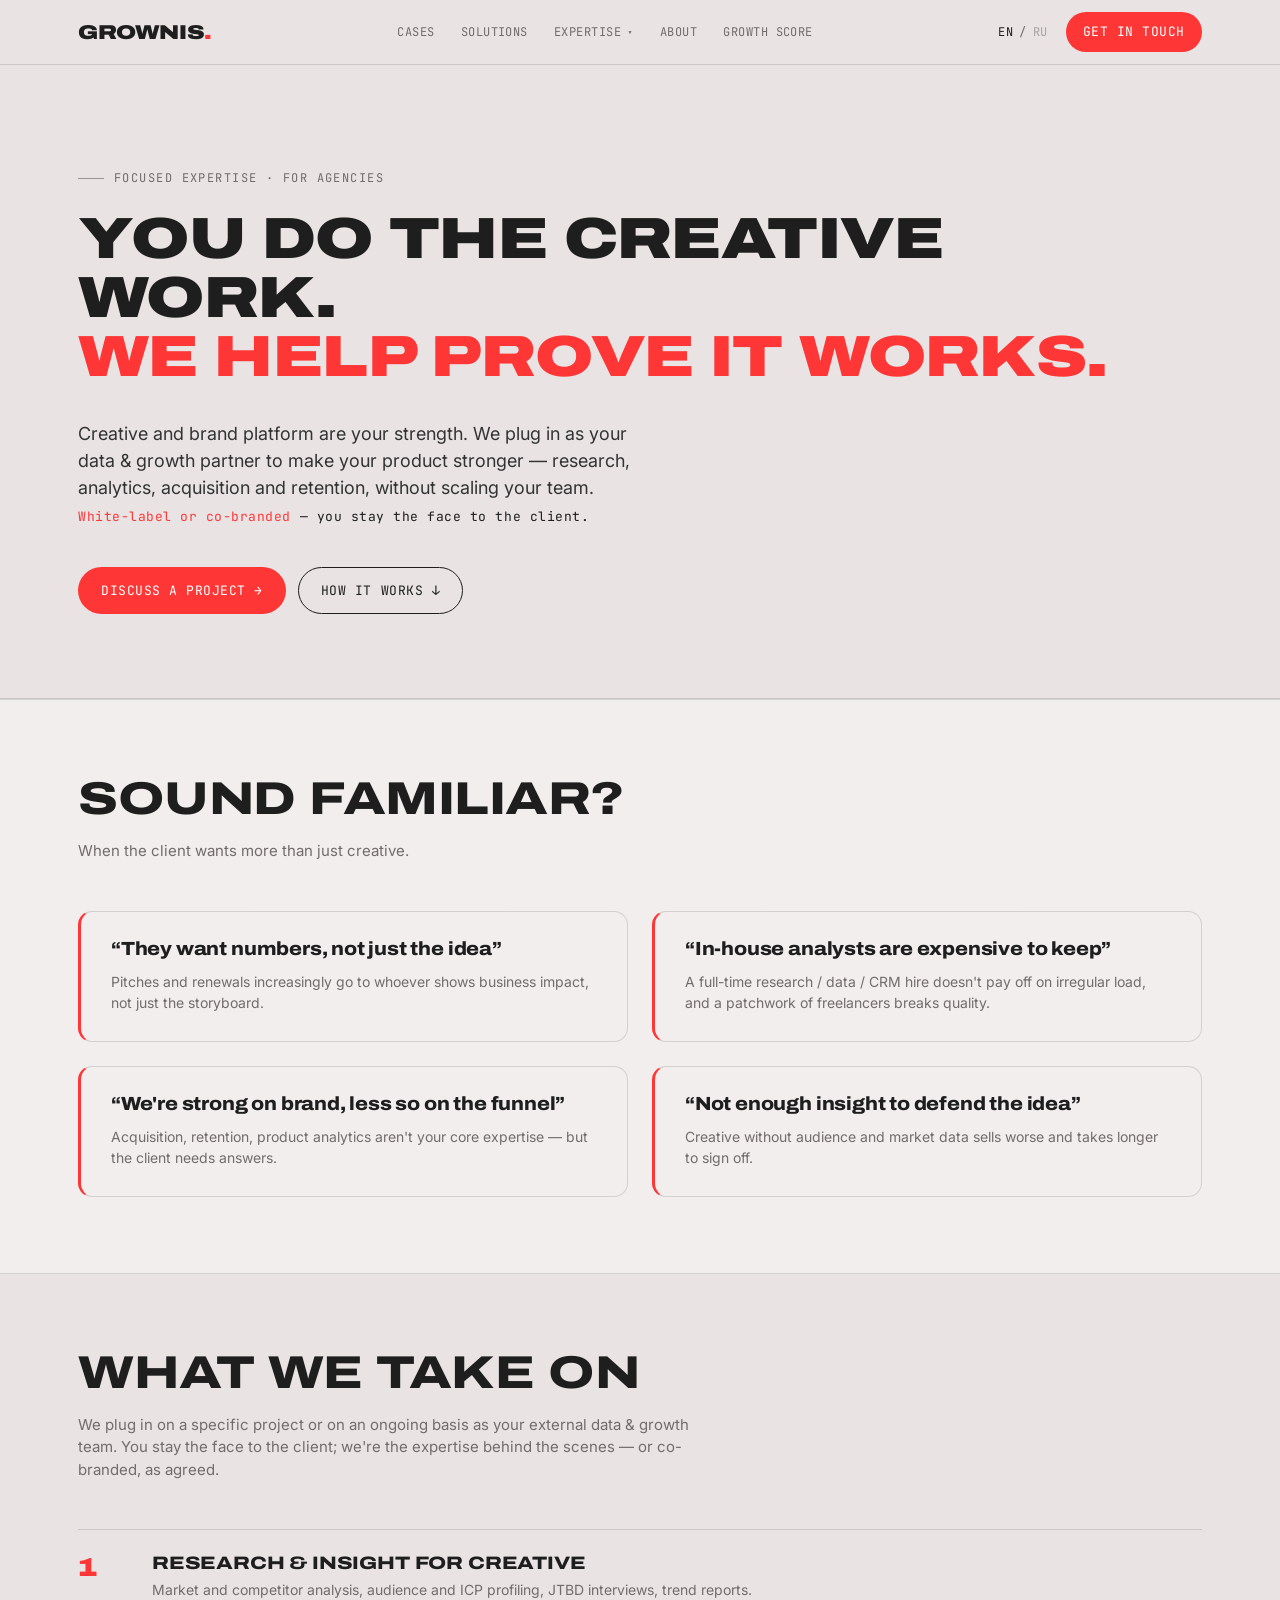
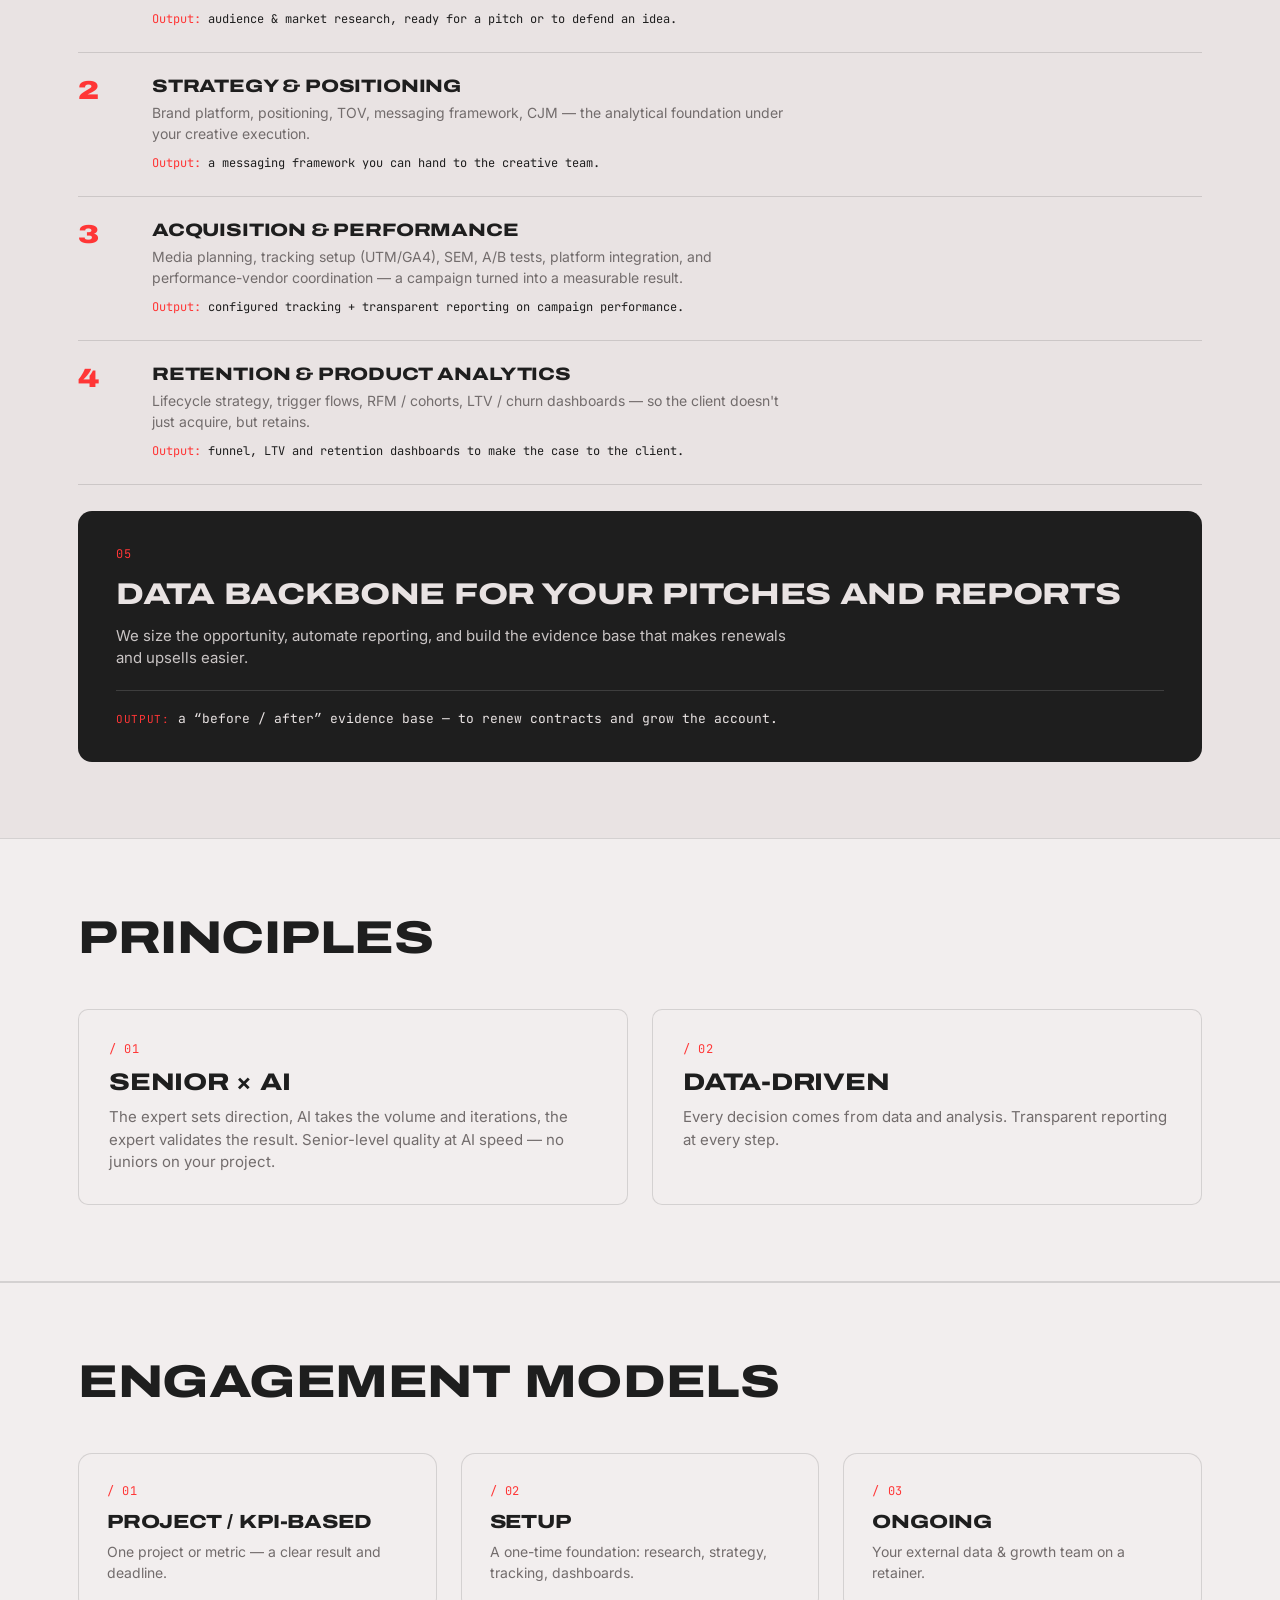
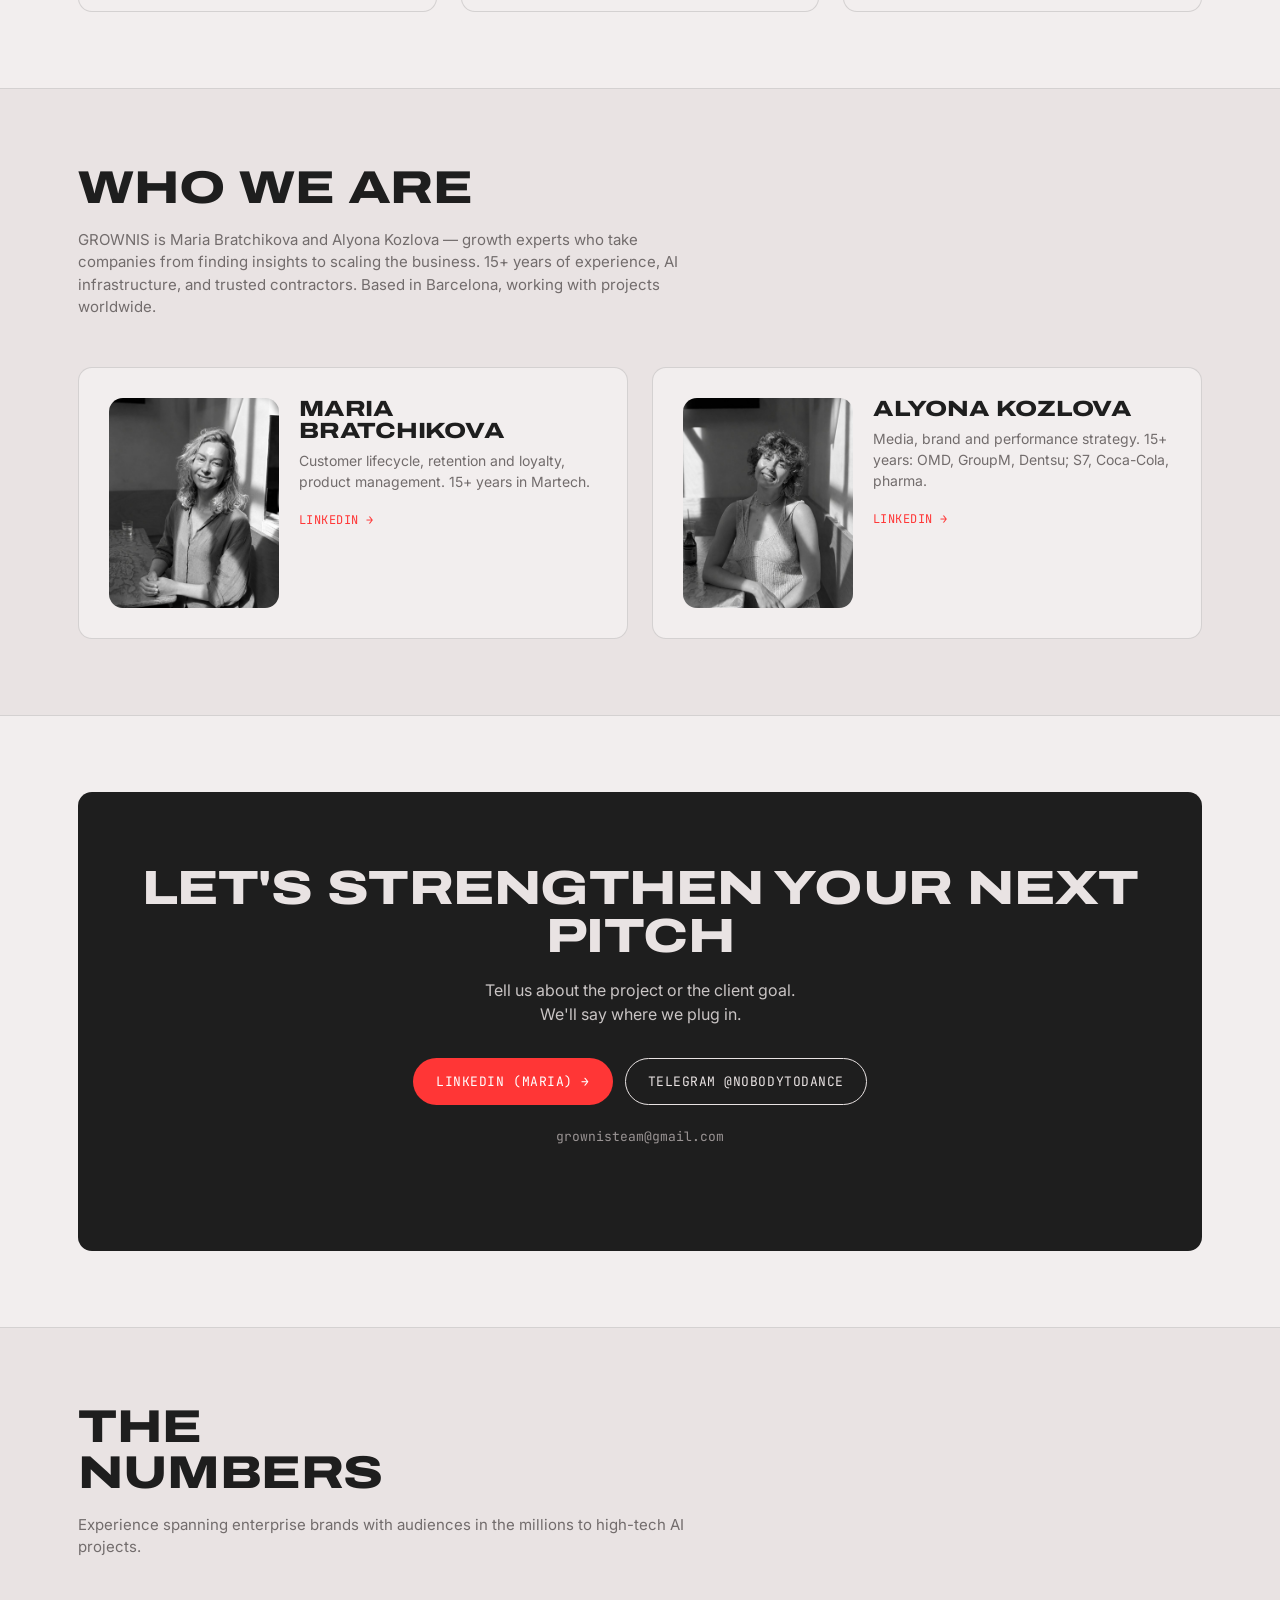
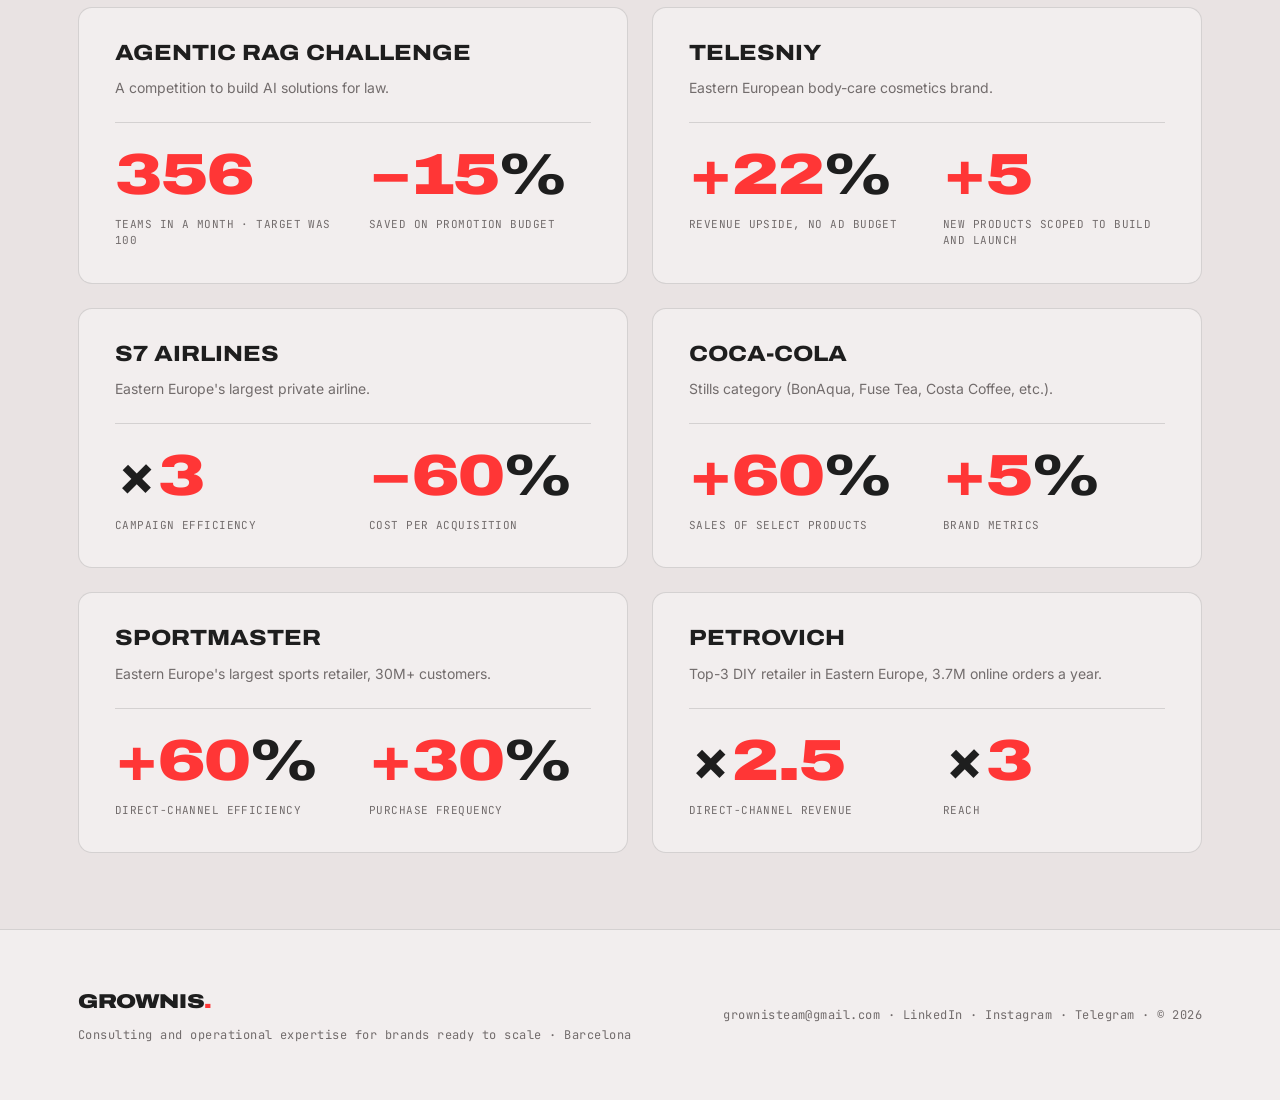
==== data-growth-agencies/index.html @ 6d560825 "Wonderfull changes as usual - agency page - new tech page - optimization - other small changes" ====
<!DOCTYPE html>
<html lang="en">
<head>
<meta charset="UTF-8">
<meta name="viewport" content="width=device-width, initial-scale=1.0">
<!-- Google Tag Manager -->
<script>(function(w,d,s,l,i){w[l]=w[l]||[];w[l].push({'gtm.start':
new Date().getTime(),event:'gtm.js'});var f=d.getElementsByTagName(s)[0],
j=d.createElement(s),dl=l!='dataLayer'?'&l='+l:'';j.async=true;j.src=
'https://www.googletagmanager.com/gtm.js?id='+i+dl;f.parentNode.insertBefore(j,f);
})(window,document,'script','dataLayer','GTM-59QNRNKP');</script>
<!-- End Google Tag Manager -->
<title>Data &amp; Growth Partner for Agencies — GROWNIS</title>
<meta name="description" content="We strengthen creative and branding agency projects with data &amp; growth expertise: research, analytics, acquisition and retention. White-label, under your brand.">
<link rel="canonical" href="https://grownis.com/data-growth-agencies/">
<link rel="alternate" hreflang="en" href="https://grownis.com/data-growth-agencies/">
<link rel="alternate" hreflang="ru" href="https://grownis.com/ru/data-growth-agencies/">
<link rel="alternate" hreflang="x-default" href="https://grownis.com/data-growth-agencies/">
<meta property="og:type" content="website">
<meta property="og:site_name" content="GROWNIS">
<meta property="og:locale" content="en_US">
<meta property="og:locale:alternate" content="ru_RU">
<meta property="og:title" content="Data & Growth Partner for Agencies — GROWNIS">
<meta property="og:description" content="We strengthen creative and branding agency projects with data & growth expertise: research, analytics, acquisition and retention. White-label, under your brand.">
<meta property="og:url" content="https://grownis.com/data-growth-agencies/">
<meta property="og:image" content="https://grownis.com/data-growth-agencies/og.png">
<meta property="og:image:width" content="1200">
<meta property="og:image:height" content="630">
<meta name="twitter:card" content="summary_large_image">
<meta name="twitter:title" content="Data & Growth Partner for Agencies — GROWNIS">
<meta name="twitter:description" content="We strengthen creative and branding agency projects with data & growth expertise: research, analytics, acquisition and retention.">
<meta name="twitter:image" content="https://grownis.com/data-growth-agencies/og.png">
<link rel="icon" href="/favicon.ico" sizes="any">
<link rel="icon" type="image/png" sizes="32x32" href="/favicon-32x32.png">
<link rel="icon" type="image/png" sizes="16x16" href="/favicon-16x16.png">
<link rel="apple-touch-icon" href="/apple-touch-icon.png">
<link rel="stylesheet" href="/grownis.css">
<script type="application/ld+json">
{
  "@context": "https://schema.org",
  "@graph": [
    {
      "@type": "Service",
      "@id": "https://grownis.com/data-growth-agencies/#service",
      "name": "Data & Growth partner for agencies",
      "serviceType": "Marketing analytics and growth partner (white-label)",
      "provider": { "@id": "https://grownis.com/#organization" },
      "areaServed": "Worldwide",
      "audience": { "@type": "Audience", "audienceType": "Creative, branding, digital and production agencies" },
      "description": "White-label or co-branded data & growth expertise for agencies: research and insight, strategy and positioning, acquisition and performance, retention and product analytics, plus a data backbone for pitches and reports."
    },
    {
      "@type": "BreadcrumbList",
      "itemListElement": [
        { "@type": "ListItem", "position": 1, "name": "Home", "item": "https://grownis.com/" },
        { "@type": "ListItem", "position": 2, "name": "Expertise", "item": "https://grownis.com/#expertise" },
        { "@type": "ListItem", "position": 3, "name": "For agencies", "item": "https://grownis.com/data-growth-agencies/" }
      ]
    },
    {
      "@type": "FAQPage",
      "mainEntity": [
        {"@type":"Question","name":"How does GROWNIS work with agencies?","acceptedAnswer":{"@type":"Answer","text":"As a white-label or co-branded data & growth partner: the agency stays the face to the client while GROWNIS provides research, analytics, acquisition and retention expertise behind the scenes."}},
        {"@type":"Question","name":"What can GROWNIS deliver for an agency pitch?","acceptedAnswer":{"@type":"Answer","text":"Audience and market research, a messaging framework, configured tracking and transparent reporting, funnel/LTV/retention dashboards, and a before/after evidence base to win renewals and upsells."}},
        {"@type":"Question","name":"Do we need to hire an in-house analyst?","acceptedAnswer":{"@type":"Answer","text":"No — GROWNIS plugs in on a project or ongoing basis as your external data & growth team, without you scaling headcount."}}
      ]
    }
  ]
}
</script>
</head>
<body>
<!-- Google Tag Manager (noscript) -->
<noscript><iframe src="https://www.googletagmanager.com/ns.html?id=GTM-59QNRNKP" height="0" width="0" style="display:none;visibility:hidden"></iframe></noscript>
<!-- End Google Tag Manager (noscript) -->

<!-- ===== NAV ===== -->
<header class="topbar">
  <div class="wrap">
    <a class="wordmark" href="/">GROWNIS<span class="dot">.</span></a>
    <nav>
      <a href="/#results">Cases</a>
      <a href="/#services">Solutions</a>
      <div class="nav-drop">
        <a class="nav-drop-t" href="/#expertise" aria-haspopup="true">Expertise <span class="caret" aria-hidden="true">▾</span></a>
        <div class="nav-drop-menu" role="menu">
          <a class="nav-soon nav-live" href="/data-growth-agencies/">For agencies</a>
          <span class="nav-soon">Marketplaces<em>coming soon</em></span>
          <a class="nav-soon nav-live" href="/tech-ai-events/">Tech events</a>
          <span class="nav-soon">CRM architecture<em>coming soon</em></span>
        </div>
      </div>
      <a href="/#about">About</a>
      <a href="/score/">Growth Score</a>
    </nav>
    <div class="topbar-right">
      <div class="lang" aria-label="Language"><span class="on">EN</span><span class="sep">/</span><a class="off" href="/ru/data-growth-agencies/">RU</a></div>
      <a class="btn btn-signal topbar-cta" href="#cta" style="padding:9px 16px">Get in touch</a>
      <a class="cta-icon" href="#cta" aria-label="Get in touch"><svg viewBox="0 0 24 24" fill="none" stroke="currentColor" stroke-width="2" stroke-linecap="round" stroke-linejoin="round" aria-hidden="true"><rect x="3" y="5" width="18" height="14" rx="2"></rect><path d="m3 7 9 6 9-6"></path></svg></a>
      <button class="burger" id="burger" aria-label="Menu" aria-expanded="false" aria-controls="mmenu"><span></span><span></span><span></span></button>
    </div>
  </div>
</header>

<!-- мобильное меню -->
<div class="mobile-menu" id="mmenu" aria-hidden="true">
  <nav>
    <a href="/#results">Cases</a>
    <a href="/#services">Solutions</a>
    <div class="mm-group">
      <a class="mm-group-t" href="/#expertise">Expertise</a>
      <a class="mm-soon" href="/data-growth-agencies/" style="color:var(--ink)">For agencies</a>
      <span class="mm-soon">Marketplaces<em>coming soon</em></span>
      <a class="mm-soon" href="/tech-ai-events/" style="color:var(--ink)">Tech events</a>
      <span class="mm-soon">CRM architecture<em>coming soon</em></span>
    </div>
    <a href="/#about">About</a>
    <a href="/score/">Growth Score</a>
  </nav>
  <div class="mm-lang"><span class="on">EN</span> / <a class="off" href="/ru/data-growth-agencies/">RU</a></div>
  <a class="btn btn-signal" href="#cta">Get in touch →</a>
</div>

<!-- ===== HERO ===== -->
<div class="hero hero-sub" id="top">
  <div class="wrap">
    <div class="eyebrow">Focused expertise · For agencies</div>
    <h1>You do the creative work.<br><span class="accent">We help prove it works.</span></h1>
    <p class="lede">Creative and brand platform are your strength. We plug in as your data &amp; growth partner to make your product stronger — research, analytics, acquisition and retention, without scaling your team.</p>
    <p class="wl-line"><b>White-label or co-branded</b> — you stay the face to the client.</p>
    <div class="hero-cta">
      <a class="btn btn-signal" href="#cta">Discuss a project →</a>
      <a class="btn btn-ghost" href="#services">How it works ↓</a>
    </div>
  </div>
</div>

<!-- ===== SOUND FAMILIAR? (pains) ===== -->
<section class="section-card">
  <div class="wrap">
    <div class="sec-head">
      <h2>Sound familiar?</h2>
      <p>When the client wants more than just creative.</p>
    </div>
    <div class="pain-grid accent-line">
      <div class="pain"><h3>“They want numbers, not just the idea”</h3><p>Pitches and renewals increasingly go to whoever shows business impact, not just the storyboard.</p></div>
      <div class="pain"><h3>“In-house analysts are expensive to keep”</h3><p>A full-time research / data / CRM hire doesn't pay off on irregular load, and a patchwork of freelancers breaks quality.</p></div>
      <div class="pain"><h3>“We're strong on brand, less so on the funnel”</h3><p>Acquisition, retention, product analytics aren't your core expertise — but the client needs answers.</p></div>
      <div class="pain"><h3>“Not enough insight to defend the idea”</h3><p>Creative without audience and market data sells worse and takes longer to sign off.</p></div>
    </div>
  </div>
</section>

<!-- ===== WHAT WE TAKE ON (services + capstone) ===== -->
<section id="services">
  <div class="wrap">
    <div class="sec-head">
      <h2>What we take on</h2>
      <p>We plug in on a specific project or on an ongoing basis as your external data &amp; growth team. You stay the face to the client; we're the expertise behind the scenes — or co-branded, as agreed.</p>
    </div>
    <div class="svc-flow">
      <div class="row"><div class="num">1</div><div><h3>Research &amp; insight for creative</h3><p>Market and competitor analysis, audience and ICP profiling, JTBD interviews, trend reports.</p><div class="out"><b>Output:</b> audience &amp; market research, ready for a pitch or to defend an idea.</div></div></div>
      <div class="row"><div class="num">2</div><div><h3>Strategy &amp; positioning</h3><p>Brand platform, positioning, TOV, messaging framework, CJM — the analytical foundation under your creative execution.</p><div class="out"><b>Output:</b> a messaging framework you can hand to the creative team.</div></div></div>
      <div class="row"><div class="num">3</div><div><h3>Acquisition &amp; performance</h3><p>Media planning, tracking setup (UTM/GA4), SEM, A/B tests, platform integration, and performance-vendor coordination — a campaign turned into a measurable result.</p><div class="out"><b>Output:</b> configured tracking + transparent reporting on campaign performance.</div></div></div>
      <div class="row"><div class="num">4</div><div><h3>Retention &amp; product analytics</h3><p>Lifecycle strategy, trigger flows, RFM / cohorts, LTV / churn dashboards — so the client doesn't just acquire, but retains.</p><div class="out"><b>Output:</b> funnel, LTV and retention dashboards to make the case to the client.</div></div></div>
    </div>

    <div class="capstone">
      <div class="ey">05</div>
      <h3>Data backbone for your pitches and reports</h3>
      <p>We size the opportunity, automate reporting, and build the evidence base that makes renewals and upsells easier.</p>
      <div class="out"><b>Output:</b>a “before / after” evidence base — to renew contracts and grow the account.</div>
    </div>
  </div>
</section>

<!-- ===== PRINCIPLES ===== -->
<section id="how" class="section-card">
  <div class="wrap">
    <div class="sec-head"><h2>Principles</h2></div>
    <div class="principles">
      <div class="principle"><div class="k">/ 01</div><h3>Senior × AI</h3><p>The expert sets direction, AI takes the volume and iterations, the expert validates the result. Senior-level quality at AI speed — no juniors on your project.</p></div>
      <div class="principle"><div class="k">/ 02</div><h3>Data-driven</h3><p>Every decision comes from data and analysis. Transparent reporting at every step.</p></div>
    </div>
  </div>
</section>

<!-- ===== ENGAGEMENT MODELS ===== -->
<section class="section-card">
  <div class="wrap">
    <div class="sec-head"><h2>Engagement models</h2></div>
    <div class="grid-3">
      <div class="fcard"><div class="n">/ 01</div><h3>Project / KPI-based</h3><p>One project or metric — a clear result and deadline.</p></div>
      <div class="fcard"><div class="n">/ 02</div><h3>Setup</h3><p>A one-time foundation: research, strategy, tracking, dashboards.</p></div>
      <div class="fcard"><div class="n">/ 03</div><h3>Ongoing</h3><p>Your external data &amp; growth team on a retainer.</p></div>
    </div>
  </div>
</section>

<!-- ===== WHO WE ARE ===== -->
<section id="about">
  <div class="wrap">
    <div class="sec-head">
      <h2>Who we are</h2>
      <p>GROWNIS is Maria Bratchikova and Alyona Kozlova — growth experts who take companies from finding insights to scaling the business. 15+ years of experience, AI infrastructure, and trusted contractors. Based in Barcelona, working with projects worldwide.</p>
    </div>
    <div class="team">
      <div class="member">
        <div class="ava" style="background-image:url('/maria.jpg')"></div>
        <div>
          <h3>Maria Bratchikova</h3>
          <div class="role">Customer lifecycle, retention and loyalty, product management. 15+ years in Martech.</div>
          <a href="https://www.linkedin.com/in/maria-bratchikova/" target="_blank" rel="noopener">LinkedIn →</a>
        </div>
      </div>
      <div class="member">
        <div class="ava" style="background-image:url('/alena.jpg')"></div>
        <div>
          <h3>Alyona Kozlova</h3>
          <div class="role">Media, brand and performance strategy. 15+ years: OMD, GroupM, Dentsu; S7, Coca-Cola, pharma.</div>
          <a href="https://www.linkedin.com/in/alyona-kozlova-4a8a1a46/" target="_blank" rel="noopener">LinkedIn →</a>
        </div>
      </div>
    </div>
  </div>
</section>

<!-- ===== CTA / CONTACT ===== -->
<section id="cta" class="section-card">
  <div class="wrap">
    <div class="cta">
      <h2>Let's strengthen your next pitch</h2>
      <p>Tell us about the project or the client goal.<br>We'll say where we plug in.</p>
      <div class="btn-row">
        <a class="btn btn-signal" href="https://www.linkedin.com/in/maria-bratchikova/" target="_blank" rel="noopener">LinkedIn (Maria) →</a>
        <a class="btn btn-ghost" href="https://t.me/nobodytodance" target="_blank" rel="noopener">Telegram @nobodytodance</a>
      </div>
      <p style="margin-top:22px;font-family:var(--font-mono);font-size:13px;color:#9A9494">grownisteam@gmail.com</p>
    </div>
  </div>
</section>

<!-- ===== THE NUMBERS (как на главной) — последним ===== -->
<section id="results">
  <div class="wrap">
    <div class="sec-head">
      <h2>The<br>numbers</h2>
      <p>Experience spanning enterprise brands with audiences in the millions to high-tech AI projects.</p>
    </div>
    <div class="case-grid">
      <div class="case">
        <div class="case-top"><div class="case-co">Agentic RAG Challenge</div></div>
        <div class="case-who">A competition to build AI solutions for law.</div>
        <div class="case-metrics">
          <div class="metric"><div class="big">356</div><div class="cap">Teams in a month · target was 100</div></div>
          <div class="metric"><div class="big">−15<span class="u">%</span></div><div class="cap">Saved on promotion budget</div></div>
        </div>
      </div>
      <div class="case">
        <div class="case-top"><div class="case-co">Telesniy</div></div>
        <div class="case-who">Eastern European body-care cosmetics brand.</div>
        <div class="case-metrics">
          <div class="metric"><div class="big">+22<span class="u">%</span></div><div class="cap">Revenue upside, no ad budget</div></div>
          <div class="metric"><div class="big">+5</div><div class="cap">New products scoped to build and launch</div></div>
        </div>
      </div>
      <div class="case">
        <div class="case-top"><div class="case-co">S7 Airlines</div></div>
        <div class="case-who">Eastern Europe's largest private airline.</div>
        <div class="case-metrics">
          <div class="metric"><div class="big"><span class="u">×</span>3</div><div class="cap">Campaign efficiency</div></div>
          <div class="metric"><div class="big">−60<span class="u">%</span></div><div class="cap">Cost per acquisition</div></div>
        </div>
      </div>
      <div class="case">
        <div class="case-top"><div class="case-co">Coca-Cola</div></div>
        <div class="case-who">Stills category (BonAqua, Fuse Tea, Costa Coffee, etc.).</div>
        <div class="case-metrics">
          <div class="metric"><div class="big">+60<span class="u">%</span></div><div class="cap">Sales of select products</div></div>
          <div class="metric"><div class="big">+5<span class="u">%</span></div><div class="cap">Brand metrics</div></div>
        </div>
      </div>
      <div class="case">
        <div class="case-top"><div class="case-co">Sportmaster</div></div>
        <div class="case-who">Eastern Europe's largest sports retailer, 30M+ customers.</div>
        <div class="case-metrics">
          <div class="metric"><div class="big">+60<span class="u">%</span></div><div class="cap">Direct-channel efficiency</div></div>
          <div class="metric"><div class="big">+30<span class="u">%</span></div><div class="cap">Purchase frequency</div></div>
        </div>
      </div>
      <div class="case">
        <div class="case-top"><div class="case-co">Petrovich</div></div>
        <div class="case-who">Top-3 DIY retailer in Eastern Europe, 3.7M online orders a year.</div>
        <div class="case-metrics">
          <div class="metric"><div class="big"><span class="u">×</span>2.5</div><div class="cap">Direct-channel revenue</div></div>
          <div class="metric"><div class="big"><span class="u">×</span>3</div><div class="cap">Reach</div></div>
        </div>
      </div>
    </div>
  </div>
</section>

<!-- ===== FOOTER ===== -->
<footer class="foot">
  <div class="wrap">
    <div>
      <span class="wordmark">GROWNIS<span class="dot">.</span></span>
      <p style="margin-top:10px">Consulting and operational expertise for brands ready to scale · Barcelona</p>
    </div>
    <p>grownisteam@gmail.com · <a href="https://www.linkedin.com/company/grownis/" target="_blank" rel="noopener">LinkedIn</a> · <a href="https://www.instagram.com/grownis.agency" target="_blank" rel="noopener">Instagram</a> · <a href="https://t.me/nobodytodance" target="_blank" rel="noopener">Telegram</a> · © 2026</p>
  </div>
</footer>

<script>
(function(){
  var b=document.getElementById('burger'), m=document.getElementById('mmenu');
  if(!b||!m) return;
  function set(open){
    b.classList.toggle('open',open);
    m.classList.toggle('open',open);
    b.setAttribute('aria-expanded',open);
    m.setAttribute('aria-hidden',!open);
    document.body.style.overflow=open?'hidden':'';
  }
  b.addEventListener('click',function(){set(!m.classList.contains('open'));});
  m.querySelectorAll('a').forEach(function(a){a.addEventListener('click',function(){set(false);});});
})();
</script>
</body>
</html>
---- grownis.css ----
/* ============================================================
   GROWNIS — DESIGN SYSTEM  ·  grownis.css  ·  v1.0 (Red / Cream)
   Один источник стилей для всех лендингов и презентаций.
   Подключение:  <link rel="stylesheet" href="grownis.css">
   Шрифты тянутся автоматически (@import ниже).
   Менять цвет/шрифт бренда — только здесь, в :root.
   ============================================================ */
@import url('https://fonts.googleapis.com/css2?family=Archivo:wdth,wght@62..125,100..900&family=Inter:wght@400;500;600&family=JetBrains+Mono:wght@400;700&display=swap');

:root{
  /* — Colour — */
  --ink:        #1E1E1E;   /* заголовки, текст на светлом */
  --ink-soft:   #2A2A2A;   /* мягкий чёрный, тёмные карточки/секции */
  --black:      #000000;   /* максимальный контраст */
  --body:       #333333;   /* основной текст */
  --paper:      #E9E3E3;   /* тёплый серо-кремовый, основной фон */
  --paper-card: #F2EEEE;   /* светлее фона, карточки/секции */
  --paper-pure: #FFFFFF;   /* поля ввода */
  --accent:     #FF3636;   /* Signal Red — единственный акцент */
  --slate:      #726C6C;   /* приглушённый текст, подписи */
  --line:       rgba(30,30,30,.14);    /* границы на светлом */
  --line-dark:  rgba(255,255,255,.14); /* границы на тёмном */

  /* — Type — */
  --font-display: "Archivo", system-ui, sans-serif; /* ↔ Titling Gothic FB Wide */
  --font-body:    "Inter", system-ui, sans-serif;   /* ↔ Tablet Gothic */
  --font-mono:    "JetBrains Mono", ui-monospace, monospace;

  /* — Scale / rhythm — */
  --maxw: 1180px;
  --section-y: 76px;
  --gap: 24px;
  --radius: 14px;
  --radius-sm: 8px;
}

/* ===== BASE ===== */
*{box-sizing:border-box;margin:0;padding:0}
html{scroll-behavior:smooth}
body{font-family:var(--font-body);background:var(--paper);color:var(--body);-webkit-font-smoothing:antialiased;line-height:1.5}
a{color:inherit}
h1,h2,h3,h4{font-family:var(--font-display);font-weight:800;font-stretch:125%;letter-spacing:-.01em;line-height:1.0;color:var(--ink)}

/* ===== LAYOUT ===== */
.wrap{max-width:var(--maxw);margin:0 auto;padding:0 28px}
section{padding:var(--section-y) 0}
section.wrap{padding-top:var(--section-y);padding-bottom:var(--section-y)} /* если .wrap прямо на <section> */
.section-card{background:var(--paper-card);border-top:1px solid var(--line);border-bottom:1px solid var(--line)}
.section-dark{background:var(--ink);color:var(--paper)}
.section-dark h1,.section-dark h2,.section-dark h3,.section-dark h4{color:var(--paper)}

/* утилиты */
.center{text-align:center}
.center .sec-head,.center .eyebrow{justify-content:center}
.muted{color:var(--slate)}
.grid-2{display:grid;grid-template-columns:repeat(2,1fr);gap:var(--gap)}
.grid-3{display:grid;grid-template-columns:repeat(3,1fr);gap:var(--gap)}
.grid-4{display:grid;grid-template-columns:repeat(4,1fr);gap:var(--gap)}
@media(max-width:860px){.grid-3,.grid-4{grid-template-columns:repeat(2,1fr)}}
@media(max-width:600px){.grid-2,.grid-3,.grid-4{grid-template-columns:1fr}}

/* ===== EYEBROW / SECTION HEAD ===== */
.eyebrow{font-family:var(--font-mono);font-size:12px;letter-spacing:.12em;text-transform:uppercase;color:var(--slate);display:flex;align-items:center;gap:10px;margin-bottom:28px}
.eyebrow::before{content:"";width:26px;height:1px;background:var(--ink);opacity:.4}
.section-dark .eyebrow{color:#9A9494}
.section-dark .eyebrow::before{background:var(--paper)}
/* заголовок + серый текст всегда в столбик (текст под заголовком) */
.sec-head{margin-bottom:48px}
.sec-head h2{font-size:clamp(30px,4vw,46px);text-transform:uppercase}
.sec-head p{max-width:620px;color:var(--slate);font-size:15px;margin-top:18px}

/* ===== TOP BAR ===== */
.topbar{position:sticky;top:0;z-index:50;background:rgba(233,227,227,.82);backdrop-filter:blur(12px);border-bottom:1px solid var(--line)}
.topbar .wrap{display:flex;align-items:center;justify-content:space-between;height:64px}
.topbar nav{display:flex;gap:26px;font-family:var(--font-mono);font-size:12px;letter-spacing:.04em;text-transform:uppercase}
.topbar nav a{color:var(--slate);text-decoration:none;transition:color .2s}
.topbar nav a:hover{color:var(--ink)}
/* бургер + мобильное меню */
.burger{display:none;flex-direction:column;justify-content:center;gap:5px;width:40px;height:40px;padding:8px;border:none;background:transparent;cursor:pointer}
.burger span{display:block;width:22px;height:2px;background:var(--ink);transition:.25s}
.burger.open span:nth-child(1){transform:translateY(7px) rotate(45deg)}
.burger.open span:nth-child(2){opacity:0}
.burger.open span:nth-child(3){transform:translateY(-7px) rotate(-45deg)}
.mobile-menu{position:fixed;top:64px;left:0;right:0;bottom:0;z-index:40;background:var(--paper);display:flex;flex-direction:column;justify-content:flex-start;gap:6px;padding:44px 28px 32px;overflow-y:auto;opacity:0;visibility:hidden;transform:translateY(-8px);transition:opacity .25s,transform .25s,visibility .25s}
.mobile-menu.open{opacity:1;visibility:visible;transform:translateY(0)}
.mobile-menu nav{display:flex;flex-direction:column;gap:2px}
.mobile-menu nav a{font-family:var(--font-display);font-weight:800;font-stretch:115%;font-size:clamp(28px,9vw,40px);text-transform:uppercase;letter-spacing:-.01em;color:var(--ink);text-decoration:none;padding:8px 0}
.mobile-menu .btn{margin-top:26px;align-self:flex-start}
@media(max-width:720px){
  .topbar nav{display:none}
  .topbar-cta{display:none}
  .burger{display:flex}
  .cta-icon{display:inline-flex}
  .topbar-right{gap:12px}
}

/* правая группа топбара + переключатель языка */
.topbar-right{display:flex;align-items:center;gap:18px}
.cta-icon{display:none;width:40px;height:40px;border-radius:50%;background:var(--accent);color:#fff;align-items:center;justify-content:center;text-decoration:none;flex:none}
.cta-icon svg{width:18px;height:18px;display:block}
.lang{font-family:var(--font-mono);font-size:12px;letter-spacing:.04em;display:flex;gap:6px;align-items:center}
.lang .on{color:var(--ink)} .lang .sep{color:var(--slate)} .lang .off{color:var(--slate);opacity:.55;cursor:default}
.lang a.off{cursor:pointer;text-decoration:none} .lang a.off:hover{opacity:1;color:var(--ink)}
.mm-lang a{color:inherit;text-decoration:none}
.nav-tag{font-family:var(--font-mono);font-size:9px;letter-spacing:.06em;text-transform:uppercase;color:#fff;background:var(--accent);padding:2px 6px;border-radius:100px;vertical-align:middle;margin-left:5px;position:relative;top:-1px}

/* выпадашка «Экспертиза» */
.nav-drop{position:relative;display:flex;align-items:center}
.nav-drop-t{font-family:var(--font-mono);font-size:12px;letter-spacing:.04em;text-transform:uppercase;color:var(--slate);background:none;border:none;cursor:pointer;padding:0;display:inline-flex;align-items:center;gap:6px;transition:color .2s}
.nav-drop:hover .nav-drop-t,.nav-drop:focus-within .nav-drop-t{color:var(--ink)}
.nav-drop .caret{font-size:10px}
.nav-drop-menu{position:absolute;top:calc(100% + 14px);left:50%;transform:translateX(-50%);min-width:250px;background:var(--paper);border:1px solid var(--line);border-radius:12px;padding:8px;display:none;flex-direction:column;gap:2px;box-shadow:0 14px 34px rgba(0,0,0,.09);z-index:60}
.nav-drop-menu::before{content:"";position:absolute;top:-14px;left:0;right:0;height:14px}
.nav-drop:hover .nav-drop-menu,.nav-drop:focus-within .nav-drop-menu{display:flex}
.nav-soon{display:flex;justify-content:space-between;align-items:center;gap:16px;padding:10px 12px;border-radius:8px;font-size:14px;color:var(--ink);cursor:default}
.nav-soon:hover{background:var(--paper-card)}
.nav-soon em{font-family:var(--font-mono);font-style:normal;font-size:10px;letter-spacing:.05em;text-transform:uppercase;color:var(--slate);white-space:nowrap}

/* мобильное меню: группа «Экспертиза» + язык */
.mm-group{display:flex;flex-direction:column;gap:2px;margin:2px 0}
.mm-group-t{font-family:var(--font-display);font-weight:800;font-stretch:115%;font-size:clamp(28px,9vw,40px);text-transform:uppercase;color:var(--ink);padding:8px 0}
.mm-soon{display:flex;justify-content:space-between;align-items:baseline;gap:12px;font-size:17px;color:var(--slate);padding:5px 0 5px 2px}
.mm-soon em{font-family:var(--font-mono);font-style:normal;font-size:10px;text-transform:uppercase;letter-spacing:.05em;color:var(--slate)}
.mm-lang{font-family:var(--font-mono);font-size:14px;color:var(--slate);margin-top:18px}
.mm-lang .on{color:var(--ink)}

/* Узкая экспертиза — строки */
.exp-list{border-top:1px solid var(--line)}
.exp-item{display:grid;grid-template-columns:56px 300px 1fr auto;gap:24px;align-items:start;padding:26px 0;border-bottom:1px solid var(--line)}
.exp-item .k{font-family:var(--font-mono);font-size:13px;color:var(--accent)}
.exp-item h3{font-family:var(--font-display);font-weight:800;font-stretch:110%;font-size:19px;letter-spacing:-.01em;color:var(--ink);margin:0;line-height:1.15}
.exp-item p{font-size:14px;color:var(--slate);margin:0}
@media(max-width:760px){.exp-item{grid-template-columns:1fr;gap:8px}}
.soon{align-self:start;font-family:var(--font-mono);font-size:11px;letter-spacing:.06em;text-transform:uppercase;color:var(--slate);background:rgba(30,30,30,.07);padding:5px 11px;border-radius:100px;white-space:nowrap}

/* ===== WORDMARK (текстовое лого) ===== */
.wordmark{font-family:var(--font-display);font-weight:900;font-stretch:125%;font-size:20px;letter-spacing:-.02em;color:var(--ink);text-decoration:none}
.wordmark .dot{color:var(--accent)}
.section-dark .wordmark{color:var(--paper)}

/* ===== HERO ===== */
.hero{background:var(--paper);color:var(--ink);padding:104px 0 84px;border-bottom:1px solid var(--line)}
.hero h1{font-size:clamp(46px,6.5vw,82px);font-weight:900;line-height:.94;text-transform:uppercase}.hero h1 .accent{color:var(--accent)}
.hero .lede{max-width:560px;margin-top:34px;font-size:18px;color:var(--body)}
.hero-meta{margin-top:54px;display:flex;flex-wrap:wrap;gap:40px;font-family:var(--font-mono);font-size:12px;letter-spacing:.06em;text-transform:uppercase;color:var(--slate)}
.hero-meta b{color:var(--accent);font-weight:400}
.hero-cta{margin-top:40px;display:flex;gap:12px;flex-wrap:wrap}

/* ===== CARDS / PILLARS / FEATURES ===== */
.pillars{display:grid;grid-template-columns:repeat(3,1fr);gap:1px;background:var(--line);border:1px solid var(--line);border-radius:var(--radius);overflow:hidden}
.pillar{background:var(--paper);padding:32px 28px}
.pillar .n{font-family:var(--font-mono);font-size:12px;color:var(--accent);letter-spacing:.05em}
.pillar h3{font-size:21px;margin:14px 0 10px;text-transform:uppercase}
.pillar p{font-size:14px;color:var(--slate)}
@media(max-width:760px){.pillars{grid-template-columns:1fr}}

.panel{border:1px solid var(--line);border-radius:var(--radius);padding:30px;background:var(--paper-card)}
.panel.dark{background:var(--ink-soft);color:var(--paper);border-color:var(--ink-soft)}
.panel h4{font-size:13px;font-family:var(--font-mono);font-weight:400;text-transform:uppercase;letter-spacing:.08em;color:var(--slate);margin-bottom:22px}
.panel.dark h4{color:#9A9494}
.panel.dark h1,.panel.dark h2,.panel.dark h3{color:var(--paper)} /* не чёрное на чёрном */

/* ===== BUTTONS ===== */
.btn{display:inline-flex;align-items:center;gap:9px;font-family:var(--font-mono);font-size:13px;letter-spacing:.04em;text-transform:uppercase;padding:13px 22px;border-radius:100px;border:1px solid transparent;cursor:pointer;text-decoration:none;transition:.2s}
.btn-primary{background:var(--ink);color:#fff}
.btn-primary:hover{background:var(--black)}
.btn-signal{background:var(--accent);color:#fff}
.btn-signal:hover{filter:brightness(.9)}
.btn-ghost{background:transparent;border-color:var(--ink);color:var(--ink)}
.btn-ghost:hover{background:var(--ink);color:var(--paper)}
.section-dark .btn-ghost{border-color:var(--paper);color:var(--paper)}
.section-dark .btn-ghost:hover{background:var(--paper);color:var(--ink)}
.btn-row{display:flex;gap:12px;flex-wrap:wrap}

/* ===== TAGS ===== */
.tags{display:flex;gap:10px;flex-wrap:wrap}
.tag{font-family:var(--font-mono);font-size:12px;letter-spacing:.04em;padding:6px 12px;border-radius:100px;border:1px solid var(--line)}
.tag.solid{background:var(--ink);color:var(--paper);border-color:var(--ink)}
.tag.accent{background:rgba(255,54,54,.10);color:var(--accent);border-color:rgba(255,54,54,.32)}

/* ===== NUMBERED LIST (process / services) ===== */
.numlist{list-style:none}
.numlist li{display:flex;gap:18px;padding:16px 0;border-bottom:1px solid var(--line)}
.numlist li:last-child{border-bottom:none}
.panel.dark .numlist li,.section-dark .numlist li{border-bottom-color:var(--line-dark)}
.numlist .idx{font-family:var(--font-mono);font-size:13px;color:var(--accent)}
.numlist .txt b{font-family:var(--font-display);font-weight:700;font-stretch:125%;font-size:17px;display:block;text-transform:uppercase;color:var(--ink)}
.panel.dark .numlist .txt b,.section-dark .numlist .txt b{color:var(--paper)}
.numlist .txt span{font-size:13px;color:var(--slate)}
.panel.dark .numlist .txt span,.section-dark .numlist .txt span{color:#9A9494}

/* ===== STATS ===== */
.stats{display:flex;gap:40px;flex-wrap:wrap}
.stat .v{font-family:var(--font-display);font-weight:900;font-stretch:125%;font-size:48px;letter-spacing:-.02em;line-height:1;color:var(--ink)}
.panel.dark .stat .v,.section-dark .stat .v{color:var(--paper)}
.stat .v em{font-style:normal;color:var(--accent)}
.stat .k{font-family:var(--font-mono);font-size:12px;text-transform:uppercase;letter-spacing:.06em;color:var(--slate);margin-top:8px}
.panel.dark .stat .k,.section-dark .stat .k{color:#9A9494}

/* ===== QUOTE / TESTIMONIAL ===== */
.quote{font-family:var(--font-display);font-weight:700;font-stretch:110%;font-size:22px;line-height:1.25;letter-spacing:-.005em;color:var(--ink)}
.section-dark .quote{color:var(--paper)}
.quote footer{font-family:var(--font-mono);font-size:12px;color:var(--slate);margin-top:18px;text-transform:uppercase;letter-spacing:.05em}

/* ===== LOGOS ROW ===== */
.logos{display:flex;flex-wrap:wrap;gap:44px;align-items:center}
.logos span{font-family:var(--font-display);font-weight:700;font-stretch:115%;font-size:22px;color:var(--ink);opacity:.55}
.section-dark .logos span{color:var(--paper)}

/* ===== RESULTS (бренд · кто · результат) ===== */
.results{display:grid;grid-template-columns:repeat(3,1fr);gap:var(--gap)}
@media(max-width:860px){.results{grid-template-columns:repeat(2,1fr)}}
@media(max-width:600px){.results{grid-template-columns:1fr}}
.result{border:1px solid var(--line);border-radius:var(--radius);padding:26px;background:var(--paper-card);display:flex;flex-direction:column}
.result .co{font-family:var(--font-display);font-weight:800;font-stretch:115%;font-size:20px;text-transform:uppercase;color:var(--ink)}
.result .who{font-size:13px;color:var(--slate);margin:8px 0 16px;flex:1}
.result .res{font-family:var(--font-mono);font-size:13px;line-height:1.4;color:var(--accent);border-top:1px solid var(--line);padding-top:14px}

/* ===== TEAM (named people) ===== */
.team{display:grid;grid-template-columns:1fr 1fr;gap:var(--gap)}
@media(max-width:760px){.team{grid-template-columns:1fr}}
.member{border:1px solid var(--line);border-radius:var(--radius);padding:30px;background:var(--paper-card);display:flex;gap:20px;align-items:flex-start}
.member .ava{width:170px;height:210px;border-radius:var(--radius);flex-shrink:0;background:var(--ink);background-size:cover;background-position:center top;font-size:0;color:transparent}
@media(max-width:480px){.member{flex-direction:column}.member .ava{width:100%;height:300px}}
.member h3{font-size:22px;text-transform:uppercase}
.member .role{color:var(--slate);font-size:14px;margin:8px 0 14px}
.member a{font-family:var(--font-mono);font-size:12px;letter-spacing:.04em;text-transform:uppercase;color:var(--accent);text-decoration:none}
.member a:hover{text-decoration:underline}

/* ===== FORMATS / простые карточки ===== */
.fcard{border:1px solid var(--line);border-radius:var(--radius);padding:28px;background:var(--paper-card)}
.fcard .n{font-family:var(--font-mono);font-size:12px;color:var(--accent);letter-spacing:.05em}
.fcard h3{font-size:19px;margin:12px 0 10px;text-transform:uppercase}
.fcard p{font-size:14px;color:var(--slate)}

/* ===== HOW — Принципы (плоские карточки) / Процесс (таймлайн) ===== */
.grid-auto{display:grid;grid-template-columns:repeat(auto-fit,minmax(170px,1fr));gap:var(--gap)}

.principles{display:grid;grid-template-columns:1fr 1fr;gap:var(--gap)}
@media(max-width:640px){.principles{grid-template-columns:1fr}}
.principle{border:1px solid var(--line);border-radius:10px;background:var(--paper-card);padding:30px}
.section-dark .principle{background:var(--ink-soft);border-color:var(--ink-soft)}
.section-dark .principle p{color:#9A9494}
/* тёмные карточки принципов на обычном (светлом) фоне секции */
.principle.dark{background:var(--ink);border-color:var(--ink)}
.principle.dark h3{color:var(--paper)}
.principle.dark p{color:#9A9494}
.principle .k{font-family:var(--font-mono);font-size:12px;color:var(--accent);letter-spacing:.06em}
.principle h3{font-size:24px;text-transform:uppercase;margin:12px 0 12px}
.principle p{font-size:15px;color:var(--slate)}

.timeline{display:grid;grid-template-columns:repeat(5,1fr);gap:20px;position:relative;padding-top:30px}
.timeline::before{content:"";position:absolute;top:6px;left:0;right:0;height:1px;background:var(--line)}
.timeline .st{position:relative}
.timeline .st::before{content:"";position:absolute;top:-30px;left:0;width:9px;height:9px;border-radius:50%;background:var(--accent)}
.timeline .k{font-family:var(--font-mono);font-size:12px;color:var(--accent)}
.timeline h4{font-size:15px;text-transform:uppercase;margin:8px 0 8px;line-height:1.1}
.timeline p{font-family:var(--font-mono);font-size:12px;line-height:1.4;color:var(--slate)}
/* адаптив: на узком экране — вертикальный список с точками слева, без наложения */
@media(max-width:820px){
  .timeline{grid-template-columns:1fr;gap:0;padding-top:0}
  .timeline::before{display:none}
  .timeline .st{padding:18px 0 18px 24px;border-bottom:1px solid var(--line)}
  .timeline .st::before{top:24px;left:0}
  .timeline .st:last-child{border-bottom:none}
}

/* ===== STEP LIST — процесс строками с разделителями (вариант B) ===== */
.steplist{border-top:1px solid var(--line)}
.steplist .row{display:grid;grid-template-columns:56px 280px 1fr;gap:24px;align-items:baseline;padding:20px 0;border-bottom:1px solid var(--line)}
.steplist .k{font-family:var(--font-mono);font-size:13px;color:var(--accent)}
.steplist h4{font-size:19px;text-transform:uppercase;margin:0}
.steplist p{font-size:14px;color:var(--slate);margin:0}
@media(max-width:640px){.steplist .row{grid-template-columns:44px 1fr}.steplist .row p{grid-column:1/-1}}

/* ===== CASES — variant B (большие двухцветные метрики) ===== */
.case-grid{display:grid;grid-template-columns:1fr 1fr;gap:var(--gap)}
@media(max-width:720px){.case-grid{grid-template-columns:1fr}}
.case{background:var(--paper-card);border:1px solid var(--line);border-radius:var(--radius);padding:34px 36px;display:flex;flex-direction:column}
.case-top{display:flex;justify-content:space-between;align-items:flex-start;gap:16px}
.case-co{font-family:var(--font-display);font-weight:800;font-stretch:115%;font-size:22px;line-height:1.05;text-transform:uppercase;color:var(--ink)}
.case-idx{font-family:var(--font-mono);font-size:12px;letter-spacing:.04em;color:var(--accent);flex-shrink:0;padding-top:4px}
.case-who{font-size:14px;color:var(--slate);margin-top:12px}
.case-metrics{display:flex;gap:32px;margin-top:24px;padding-top:24px;border-top:1px solid var(--line)}
.case-metrics .metric{flex:1;min-width:0}
.case-metrics .big{font-family:var(--font-display);font-weight:900;font-stretch:125%;font-size:clamp(38px,4.6vw,58px);line-height:.95;letter-spacing:-.02em;color:var(--accent)}
.case-metrics .big .u{color:var(--ink)} /* знаки ×/% — чёрные, значение — красное */
.case-metrics .cap{font-family:var(--font-mono);font-size:11px;line-height:1.5;letter-spacing:.04em;text-transform:uppercase;color:var(--slate);margin-top:14px}
/* attributed quotes — two variants */
.quote-accent{border-left:3px solid var(--accent);padding:8px 0 8px 28px;max-width:860px}
.quote-accent p{font-family:var(--font-display);font-weight:700;font-stretch:110%;font-size:clamp(20px,2.6vw,28px);line-height:1.3;color:var(--ink);letter-spacing:-.01em;margin:0}
.quote-accent cite{display:block;font-style:normal;font-family:var(--font-mono);font-size:12px;letter-spacing:.08em;text-transform:uppercase;color:var(--slate);margin-top:18px}
.quote-accent cite b{color:var(--accent)}
.quote-band{background:var(--ink);color:var(--paper);border-radius:var(--radius);padding:30px 34px;max-width:900px}
.quote-band p{font-family:var(--font-display);font-weight:700;font-stretch:110%;font-size:clamp(18px,2.3vw,24px);line-height:1.3;color:var(--paper);margin:0}
.quote-band cite{display:block;font-style:normal;font-family:var(--font-mono);font-size:12px;letter-spacing:.08em;text-transform:uppercase;color:#9A9494;margin-top:16px}
.quote-band cite b{color:var(--accent)}
/* facts rows — Client / Goal / Context (3 modifiers: cols · stack · inline) */
.facts{border-top:1px solid var(--line)}
.facts>div{padding:16px 0;border-bottom:1px solid var(--line)}
.facts .fk{font-family:var(--font-mono);font-size:11px;letter-spacing:.1em;text-transform:uppercase;color:var(--accent)}
.facts .fv{font-size:15px;color:var(--ink);line-height:1.55}
.facts .fv b{color:var(--ink);font-weight:600}
.facts.cols>div{display:grid;grid-template-columns:120px 1fr;gap:22px;align-items:baseline}
.facts.stack .fk{margin-bottom:8px}
.facts.inline .fv .lead-in{font-family:var(--font-mono);font-size:11px;letter-spacing:.1em;text-transform:uppercase;color:var(--accent);margin-right:12px}
@media(max-width:520px){.facts.cols>div{grid-template-columns:1fr;gap:6px}}
/* metric cards — one metric per card (two-tone .big / .u, mono .cap) */
.metric-cards{display:grid;grid-template-columns:repeat(4,1fr);gap:var(--gap)}
.metric-cards .mc{background:var(--paper-card);border:1px solid var(--line);border-radius:var(--radius);padding:26px 24px}
.metric-cards .mc .big{font-family:var(--font-display);font-weight:900;font-stretch:125%;font-size:clamp(34px,4vw,50px);line-height:.95;letter-spacing:-.02em;color:var(--accent)}
.metric-cards .mc .big .u{color:var(--ink)}
.metric-cards .mc .cap{font-family:var(--font-mono);font-size:11px;line-height:1.5;letter-spacing:.04em;text-transform:uppercase;color:var(--slate);margin-top:14px}
@media(max-width:720px){.metric-cards{grid-template-columns:1fr 1fr}}
@media(max-width:460px){.metric-cards{grid-template-columns:1fr}}
/* metrics as 2×2 grid inside a .case card */
.case-metrics.grid-2x2{display:grid;grid-template-columns:1fr 1fr;gap:28px 40px}
/* services — W2: numbered funnel list */
.svc-flow{border-top:1px solid var(--line)}
.svc-flow .row{display:grid;grid-template-columns:54px 1fr;gap:20px;padding:24px 0;border-bottom:1px solid var(--line);align-items:start}
.svc-flow .num{font-family:var(--font-display);font-weight:900;font-stretch:125%;font-size:26px;color:var(--accent);line-height:1}
.svc-flow h3{font-size:18px;text-transform:uppercase;margin-bottom:7px}
.svc-flow p{font-size:14px;color:var(--slate);max-width:640px;margin:0}
.svc-flow .out{font-family:var(--font-mono);font-size:12px;line-height:1.5;color:var(--ink);margin-top:10px}
.svc-flow .out b{color:var(--accent);font-weight:400}
/* services — W3: definition rows (title | desc + output) */
.svc-rows{border-top:1px solid var(--line)}
.svc-rows .row{display:grid;grid-template-columns:210px 1fr;gap:30px;padding:24px 0;border-bottom:1px solid var(--line)}
.svc-rows .t{font-family:var(--font-display);font-weight:800;font-stretch:115%;font-size:19px;text-transform:uppercase;color:var(--ink);line-height:1.1}
.svc-rows .d p{font-size:14px;color:var(--slate);margin:0;max-width:620px}
.svc-rows .d .out{font-family:var(--font-mono);font-size:12px;line-height:1.5;color:var(--ink);margin-top:10px}
.svc-rows .d .out b{color:var(--accent);font-weight:400}
@media(max-width:640px){.svc-rows .row{grid-template-columns:1fr;gap:8px}}
/* pains — карточки-реплицы 2×2, акцент: accent-line / accent-sub / accent-head */
.pain-grid{display:grid;grid-template-columns:1fr 1fr;gap:var(--gap)}
.pain{background:var(--paper-card);border:1px solid var(--line);border-radius:var(--radius);padding:26px 30px 28px}
.pain h3{font-family:var(--font-display);font-weight:800;font-stretch:110%;font-size:19px;line-height:1.2;color:var(--ink);text-transform:none;margin-bottom:10px}
.pain p{font-size:14px;color:var(--slate);margin:0}
.pain-grid.accent-line .pain{border-left:3px solid var(--accent)}
.pain-grid.accent-sub .pain p{color:var(--accent)}
.pain-grid.accent-head .pain h3{color:var(--accent)}
@media(max-width:640px){.pain-grid{grid-template-columns:1fr}}
/* capstone — выделенная услуга / итог как тёмная плашка (в стиле quote-band) */
.capstone{margin-top:26px;background:var(--ink);color:var(--paper);border-radius:var(--radius);padding:34px 38px}
.capstone .ey{font-family:var(--font-mono);font-size:12px;letter-spacing:.1em;text-transform:uppercase;color:var(--accent);margin-bottom:16px}
.capstone h3{font-size:clamp(22px,3vw,30px);text-transform:uppercase;color:var(--paper);line-height:1.05;margin-bottom:14px}
.capstone p{font-size:15px;color:#C9C4C4;margin:0;max-width:680px}
.capstone .out{font-family:var(--font-mono);font-size:13px;line-height:1.5;color:var(--paper);margin-top:20px;padding-top:18px;border-top:1px solid rgba(255,255,255,.14)}
.capstone .out b{color:var(--accent);font-weight:400;text-transform:uppercase;letter-spacing:.06em;font-size:11px;margin-right:8px}
/* white-label строка под H1 */
.wl-line{font-family:var(--font-mono);font-size:13px;letter-spacing:.04em;color:var(--ink);margin:6px 0 26px}
.wl-line b{color:var(--accent);font-weight:400}

/* ===== GROWTH SCORE promo band ===== */
.gs-band{background:var(--paper-card);border:1px solid var(--line);border-radius:var(--radius);padding:40px;display:flex;justify-content:space-between;align-items:center;gap:28px;flex-wrap:wrap}
.gs-copy{flex:1;min-width:260px}
.gs-eyebrow{font-family:var(--font-mono);font-size:12px;letter-spacing:.08em;text-transform:uppercase;color:var(--accent);margin-bottom:12px}
.gs-band h2{font-size:clamp(24px,3.4vw,34px);text-transform:uppercase;margin-bottom:12px}
.gs-band p{font-size:15px;color:var(--slate);max-width:520px}

/* ===== CTA BAND ===== */
.cta{background:var(--ink);color:var(--paper);border-radius:var(--radius);padding:72px 40px;text-align:center}
.cta h2{color:var(--paper);font-size:clamp(28px,4vw,48px);text-transform:uppercase}
.cta p{max-width:520px;margin:18px auto 32px;color:#C9C4C4}
.cta .btn-row{justify-content:center}
.cta.accent{background:var(--accent)}
.cta.accent h2,.cta.accent p{color:#fff}
.cta .btn-ghost{border-color:var(--paper);color:var(--paper)} /* кнопка на тёмном баннере */
.cta .btn-ghost:hover{background:var(--paper);color:var(--ink)}

/* ===== VOICE (do / don't) ===== */
.voice-grid{display:grid;grid-template-columns:1fr 1fr;gap:var(--gap)}
@media(max-width:820px){.voice-grid{grid-template-columns:1fr}}
.voice-col{border:1px solid var(--line);border-radius:var(--radius);padding:28px;background:var(--paper-card)}
.voice-col .h{font-family:var(--font-mono);font-size:12px;text-transform:uppercase;letter-spacing:.06em;margin-bottom:18px;display:flex;align-items:center;gap:8px}
.voice-col.yes .h{color:var(--ink)} .voice-col.no .h{color:var(--accent)}
.voice-col ul{list-style:none}
.voice-col li{padding:9px 0;font-size:15px;border-bottom:1px solid var(--line)}
.voice-col li:last-child{border-bottom:none}
.voice-col.no li{color:var(--slate);text-decoration:line-through;text-decoration-color:rgba(255,54,54,.45)}

/* ===== FOOTER ===== */
.foot{background:var(--paper-card);color:var(--ink);padding:56px 0;border-top:1px solid var(--line)}
.foot .wrap{display:flex;justify-content:space-between;align-items:center;flex-wrap:wrap;gap:24px}
.foot p{font-family:var(--font-mono);font-size:12px;color:var(--slate);letter-spacing:.04em}
.foot a{color:var(--slate);text-decoration:none}.foot a:hover{color:var(--ink)}
.foot.dark{background:var(--ink);color:var(--paper)}
.foot.dark p{color:#9A9494}


/* ===== SUB-PAGE: hero / services-with-output / case ===== */
.hero.hero-sub h1{font-size:clamp(32px,4.6vw,58px);line-height:1.02}
.hero.hero-sub .eyebrow{margin-bottom:22px}
.svc-grid{display:grid;grid-template-columns:1fr 1fr;gap:var(--gap)}
@media(max-width:760px){.svc-grid{grid-template-columns:1fr}}
.svc{border:1px solid var(--line);border-radius:12px;background:var(--paper-card);padding:30px;display:flex;flex-direction:column}
.svc h3{font-size:20px;text-transform:uppercase;margin-bottom:12px}
.svc p{font-size:14px;color:var(--slate);flex:1;margin:0}
.svc .out{margin-top:16px;padding-top:14px;border-top:1px solid var(--line);font-family:var(--font-mono);font-size:12px;line-height:1.5;color:var(--ink)}
.svc .out b{color:var(--accent);font-weight:400}
.case-did{list-style:none;margin:0;padding:0}
.case-did li{position:relative;padding:9px 0 9px 24px;font-size:15px;color:var(--body);border-bottom:1px solid var(--line)}
.case-did li:last-child{border-bottom:none}
.case-did li::before{content:"\2192";position:absolute;left:0;color:var(--accent)}
.nav-soon.nav-live{color:var(--ink);text-decoration:none;font-family:var(--font-body)}
.nav-soon.nav-live:hover{background:var(--paper-card)}
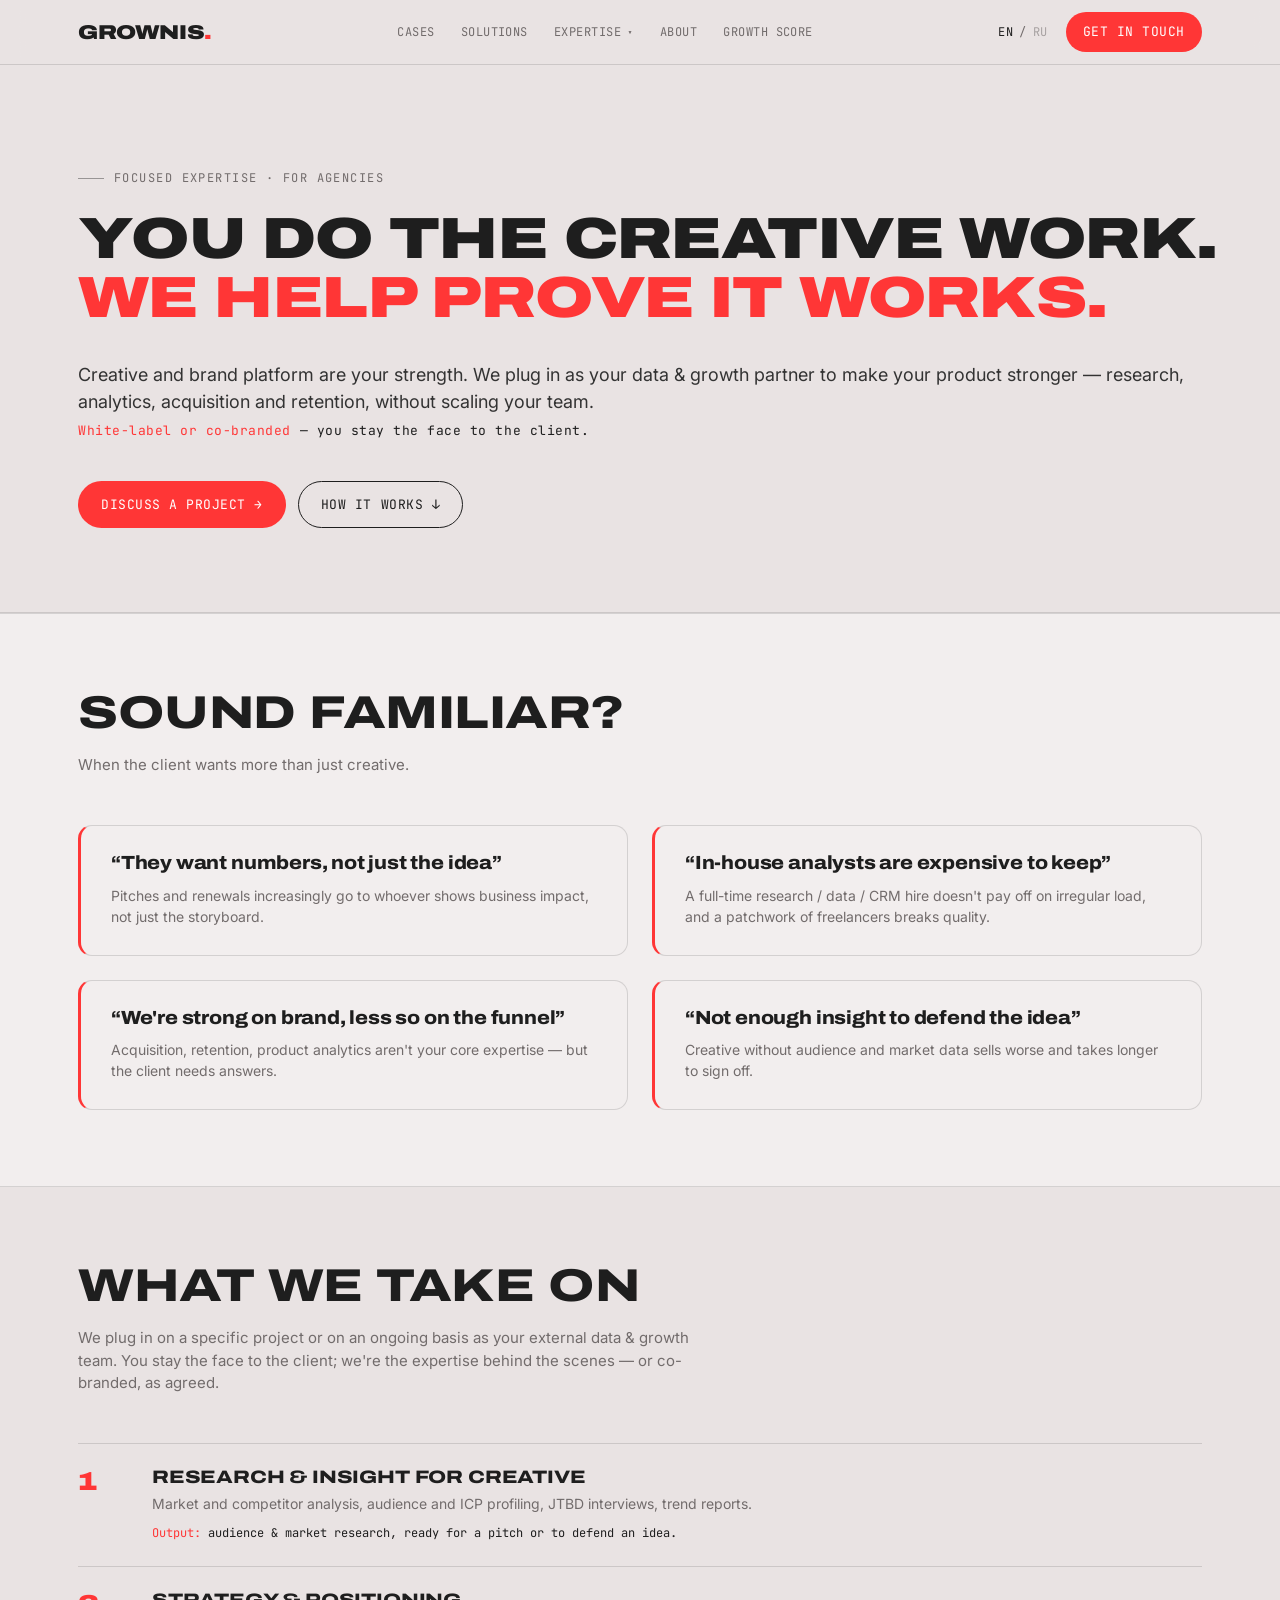
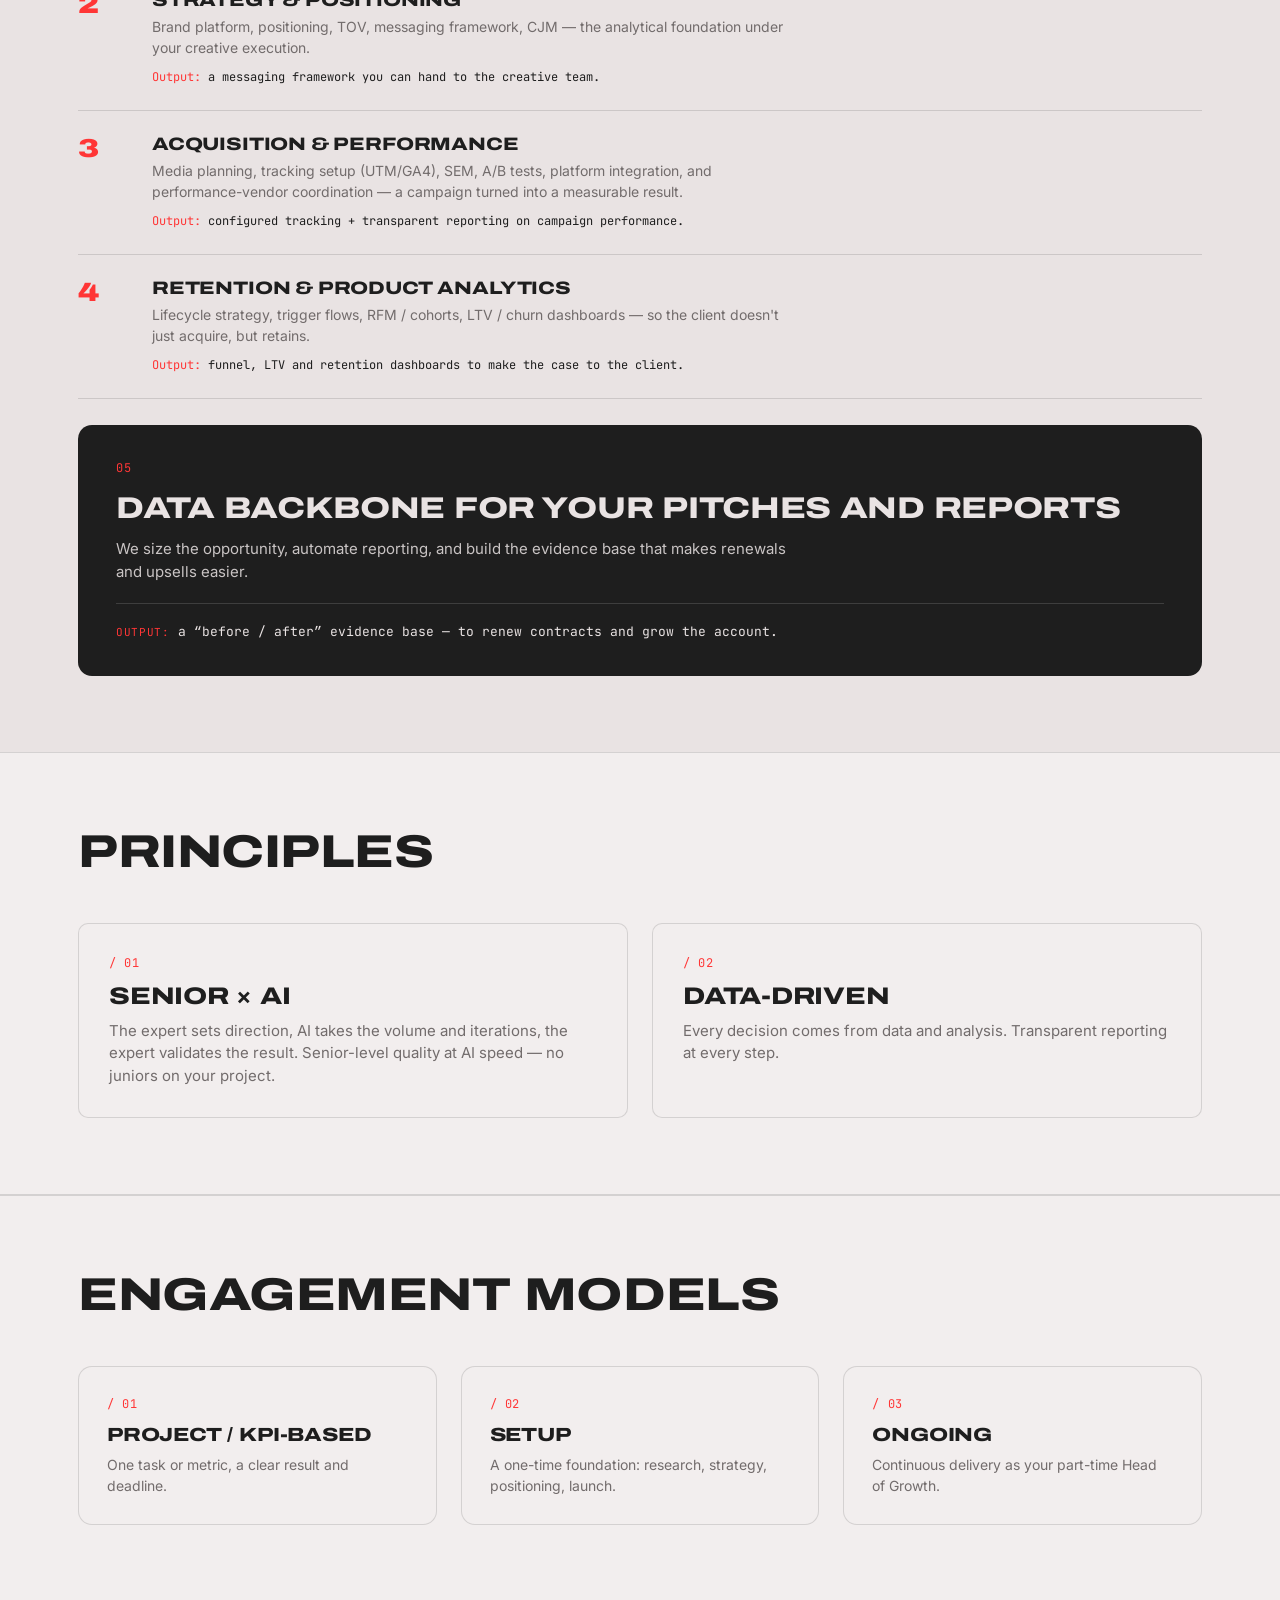
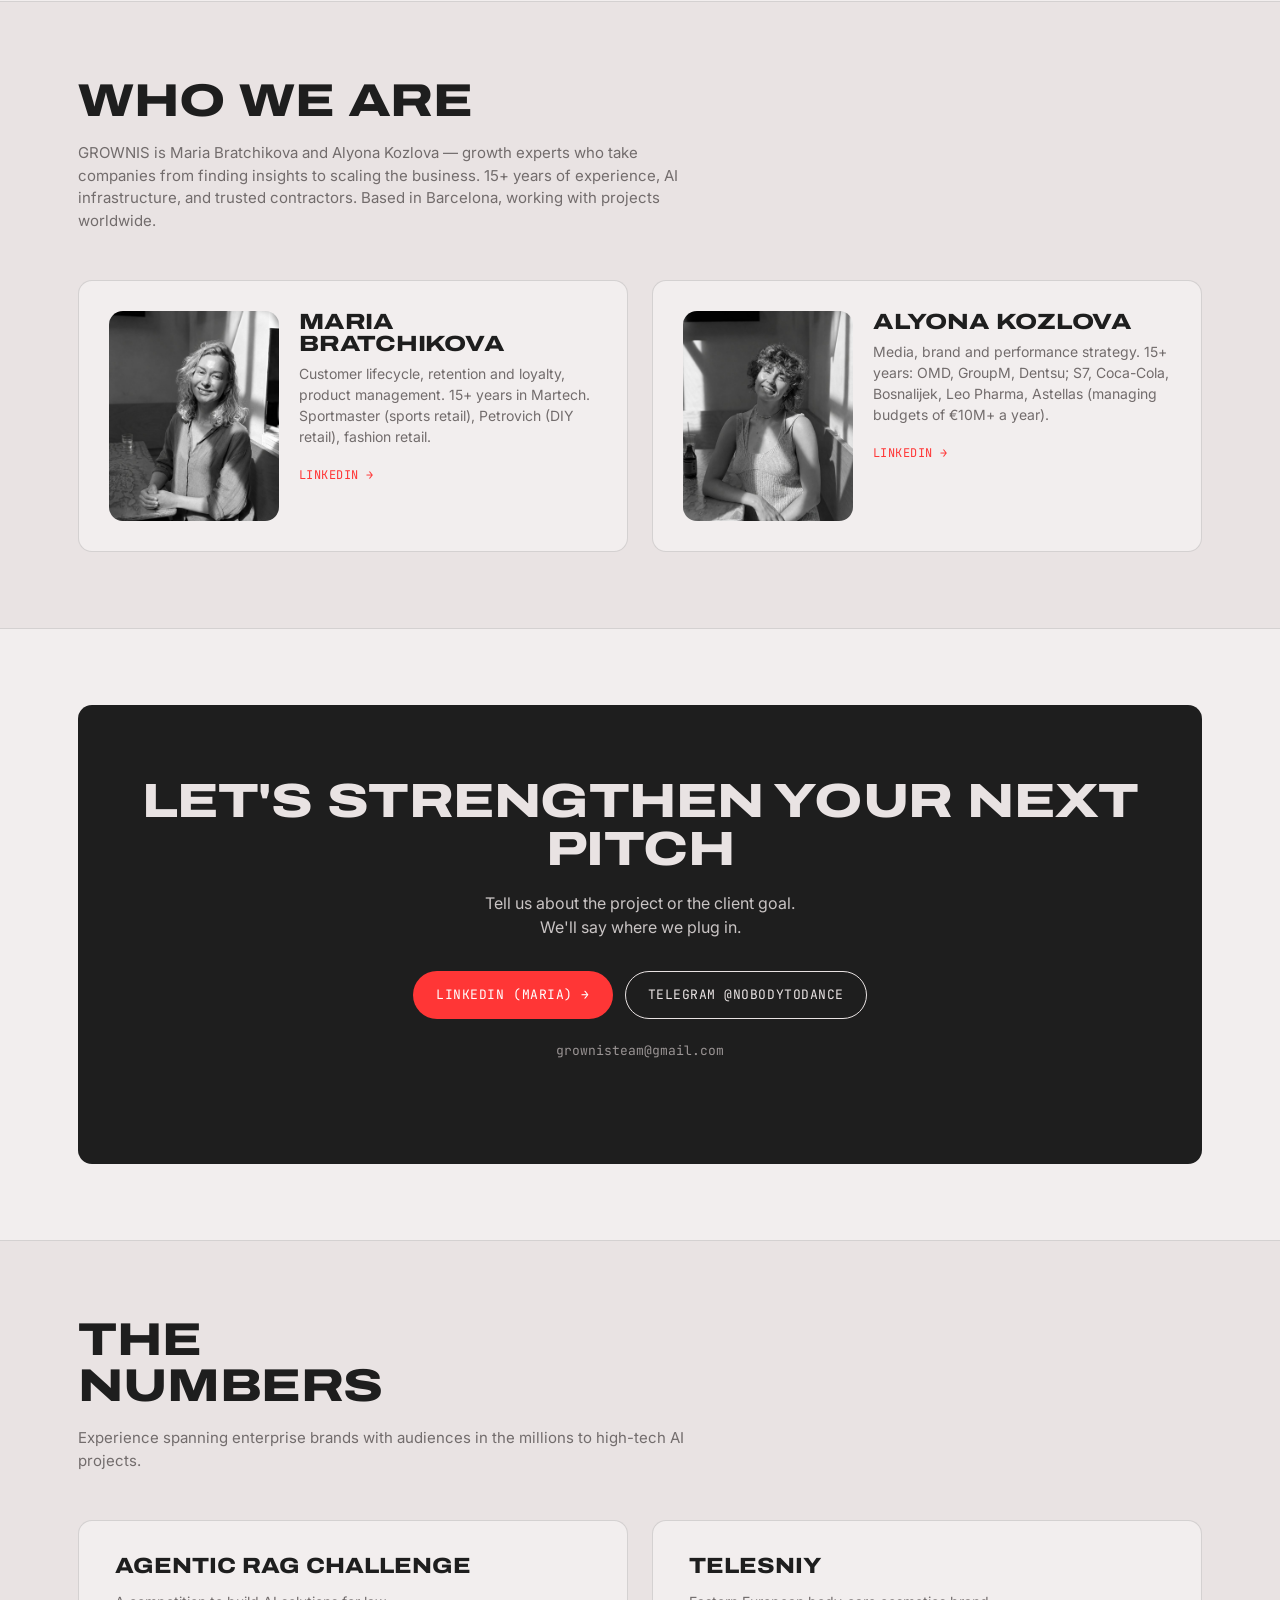
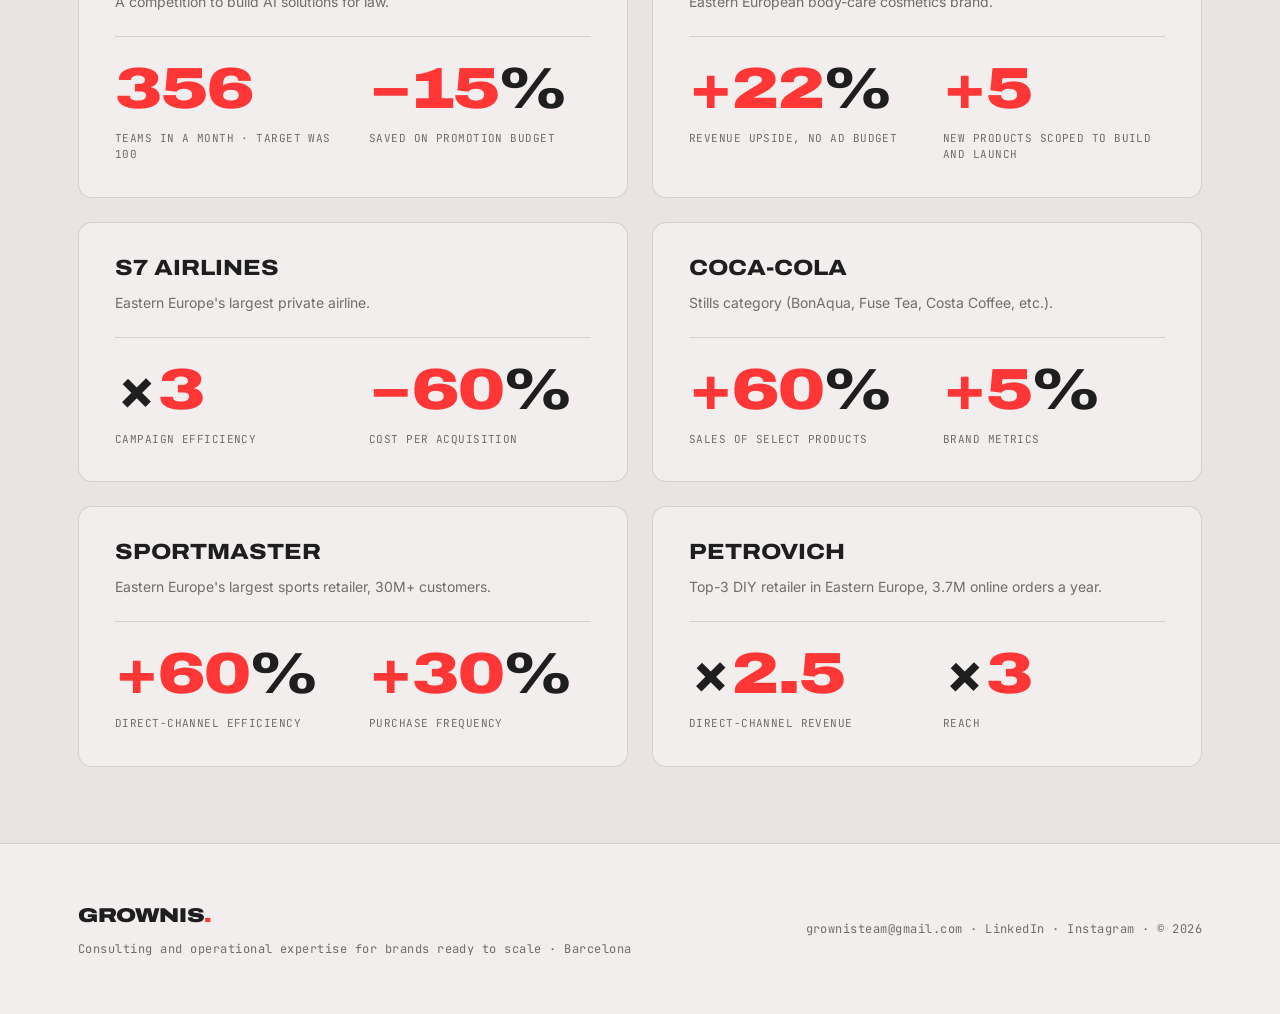
==== commit 60956691: "Beautiful changes again" ====
--- a/data-growth-agencies/index.html
+++ b/data-growth-agencies/index.html
@@ -125,7 +125,7 @@
 <div class="hero hero-sub" id="top">
   <div class="wrap">
     <div class="eyebrow">Focused expertise · For agencies</div>
-    <h1>You do the creative work.<br><span class="accent">We help prove it works.</span></h1>
+    <h1 class="hero-2line">You do the creative work.<br><span class="accent">We help prove it works.</span></h1>
     <p class="lede">Creative and brand platform are your strength. We plug in as your data &amp; growth partner to make your product stronger — research, analytics, acquisition and retention, without scaling your team.</p>
     <p class="wl-line"><b>White-label or co-branded</b> — you stay the face to the client.</p>
     <div class="hero-cta">
@@ -190,9 +190,9 @@
   <div class="wrap">
     <div class="sec-head"><h2>Engagement models</h2></div>
     <div class="grid-3">
-      <div class="fcard"><div class="n">/ 01</div><h3>Project / KPI-based</h3><p>One project or metric — a clear result and deadline.</p></div>
-      <div class="fcard"><div class="n">/ 02</div><h3>Setup</h3><p>A one-time foundation: research, strategy, tracking, dashboards.</p></div>
-      <div class="fcard"><div class="n">/ 03</div><h3>Ongoing</h3><p>Your external data &amp; growth team on a retainer.</p></div>
+      <div class="fcard"><div class="n">/ 01</div><h3>Project / KPI-based</h3><p>One task or metric, a clear result and deadline.</p></div>
+      <div class="fcard"><div class="n">/ 02</div><h3>Setup</h3><p>A one-time foundation: research, strategy, positioning, launch.</p></div>
+      <div class="fcard"><div class="n">/ 03</div><h3>Ongoing</h3><p>Continuous delivery as your part-time Head of Growth.</p></div>
     </div>
   </div>
 </section>
@@ -209,7 +209,7 @@
         <div class="ava" style="background-image:url('/maria.jpg')"></div>
         <div>
           <h3>Maria Bratchikova</h3>
-          <div class="role">Customer lifecycle, retention and loyalty, product management. 15+ years in Martech.</div>
+          <div class="role">Customer lifecycle, retention and loyalty, product management. 15+ years in Martech. Sportmaster (sports retail), Petrovich (DIY retail), fashion retail.</div>
           <a href="https://www.linkedin.com/in/maria-bratchikova/" target="_blank" rel="noopener">LinkedIn →</a>
         </div>
       </div>
@@ -217,7 +217,7 @@
         <div class="ava" style="background-image:url('/alena.jpg')"></div>
         <div>
           <h3>Alyona Kozlova</h3>
-          <div class="role">Media, brand and performance strategy. 15+ years: OMD, GroupM, Dentsu; S7, Coca-Cola, pharma.</div>
+          <div class="role">Media, brand and performance strategy. 15+ years: OMD, GroupM, Dentsu; S7, Coca-Cola, Bosnalijek, Leo Pharma, Astellas (managing budgets of €10M+ a year).</div>
           <a href="https://www.linkedin.com/in/alyona-kozlova-4a8a1a46/" target="_blank" rel="noopener">LinkedIn →</a>
         </div>
       </div>
@@ -307,7 +307,7 @@
       <span class="wordmark">GROWNIS<span class="dot">.</span></span>
       <p style="margin-top:10px">Consulting and operational expertise for brands ready to scale · Barcelona</p>
     </div>
-    <p>grownisteam@gmail.com · <a href="https://www.linkedin.com/company/grownis/" target="_blank" rel="noopener">LinkedIn</a> · <a href="https://www.instagram.com/grownis.agency" target="_blank" rel="noopener">Instagram</a> · <a href="https://t.me/nobodytodance" target="_blank" rel="noopener">Telegram</a> · © 2026</p>
+    <p>grownisteam@gmail.com · <a href="https://www.linkedin.com/company/grownis/" target="_blank" rel="noopener">LinkedIn</a> · <a href="https://www.instagram.com/grownis.agency" target="_blank" rel="noopener">Instagram</a> · © 2026</p>
   </div>
 </footer>
 
--- a/grownis.css
+++ b/grownis.css
@@ -119,7 +119,8 @@
 /* мобильное меню: группа «Экспертиза» + язык */
 .mm-group{display:flex;flex-direction:column;gap:2px;margin:2px 0}
 .mm-group-t{font-family:var(--font-display);font-weight:800;font-stretch:115%;font-size:clamp(28px,9vw,40px);text-transform:uppercase;color:var(--ink);padding:8px 0}
-.mm-soon{display:flex;justify-content:space-between;align-items:baseline;gap:12px;font-size:17px;color:var(--slate);padding:5px 0 5px 2px}
+.mm-soon{display:flex;justify-content:space-between;align-items:baseline;gap:12px;font-size:14px;color:var(--slate);padding:4px 0 4px 16px;position:relative}
+.mm-soon::before{content:"";position:absolute;left:2px;top:11px;width:6px;height:1px;background:var(--slate);opacity:.6}
 .mm-soon em{font-family:var(--font-mono);font-style:normal;font-size:10px;text-transform:uppercase;letter-spacing:.05em;color:var(--slate)}
 .mm-lang{font-family:var(--font-mono);font-size:14px;color:var(--slate);margin-top:18px}
 .mm-lang .on{color:var(--ink)}
@@ -142,6 +143,7 @@
 .hero{background:var(--paper);color:var(--ink);padding:104px 0 84px;border-bottom:1px solid var(--line)}
 .hero h1{font-size:clamp(46px,6.5vw,82px);font-weight:900;line-height:.94;text-transform:uppercase}.hero h1 .accent{color:var(--accent)}
 .hero .lede{max-width:560px;margin-top:34px;font-size:18px;color:var(--body)}
+@media(max-width:720px){.hero{padding:56px 0 60px}}
 .hero-meta{margin-top:54px;display:flex;flex-wrap:wrap;gap:40px;font-family:var(--font-mono);font-size:12px;letter-spacing:.06em;text-transform:uppercase;color:var(--slate)}
 .hero-meta b{color:var(--accent);font-weight:400}
 .hero-cta{margin-top:40px;display:flex;gap:12px;flex-wrap:wrap}
@@ -350,6 +352,31 @@
 /* white-label строка под H1 */
 .wl-line{font-family:var(--font-mono);font-size:13px;letter-spacing:.04em;color:var(--ink);margin:6px 0 26px}
 .wl-line b{color:var(--accent);font-weight:400}
+/* FAQ — аккордеон (details/summary) + «More questions» */
+.faq{border-top:1px solid var(--line);max-width:840px}
+.faq>details{border-bottom:1px solid var(--line)}
+.faq summary{list-style:none;cursor:pointer;display:flex;justify-content:space-between;align-items:flex-start;gap:22px;padding:22px 0;font-family:var(--font-display);font-weight:700;font-stretch:110%;font-size:clamp(17px,2.1vw,20px);line-height:1.3;color:var(--ink);transition:color .2s}
+.faq summary::-webkit-details-marker{display:none}
+.faq summary:hover{color:var(--accent)}
+.faq>details[open]>summary,.faq-more>details[open]>summary{color:var(--accent)}
+.faq .ic{flex:none;width:20px;height:20px;position:relative;margin-top:4px}
+.faq .ic::before,.faq .ic::after{content:"";position:absolute;background:var(--accent);border-radius:2px}
+.faq .ic::before{top:9px;left:1px;right:1px;height:2px}
+.faq .ic::after{left:9px;top:1px;bottom:1px;width:2px;transition:opacity .2s,transform .2s}
+.faq details[open]>summary .ic::after{opacity:0;transform:rotate(90deg)}
+.faq .ans{padding:0 0 26px;font-size:15px;line-height:1.65;color:var(--body);max-width:760px}
+.faq .ans b{color:var(--ink);font-weight:600}
+.faq-more{border-bottom:1px solid var(--line)}
+.faq-more>summary{list-style:none;cursor:pointer;font-family:var(--font-mono);font-size:12px;letter-spacing:.08em;text-transform:uppercase;color:var(--accent);padding:20px 0;display:flex;align-items:center;gap:10px}
+.faq-more>summary::-webkit-details-marker{display:none}
+.faq-more>summary .chev{transition:transform .2s}
+.faq-more[open]>summary .chev{transform:rotate(90deg)}
+.faq-more[open]>summary .lbl-more{display:none}
+.faq-more>summary .lbl-less{display:none}
+.faq-more[open]>summary .lbl-less{display:inline}
+.faq-more .faq-inner{border-top:1px solid var(--line)}
+.faq-more .faq-inner>details{border-bottom:1px solid var(--line)}
+.faq-more .faq-inner>details:last-child{border-bottom:none}
 
 /* ===== GROWTH SCORE promo band ===== */
 .gs-band{background:var(--paper-card);border:1px solid var(--line);border-radius:var(--radius);padding:40px;display:flex;justify-content:space-between;align-items:center;gap:28px;flex-wrap:wrap}
@@ -381,7 +408,10 @@
 
 /* ===== FOOTER ===== */
 .foot{background:var(--paper-card);color:var(--ink);padding:56px 0;border-top:1px solid var(--line)}
-.foot .wrap{display:flex;justify-content:space-between;align-items:center;flex-wrap:wrap;gap:24px}
+.foot .wrap{display:flex;justify-content:space-between;align-items:center;gap:40px}
+.foot .wrap>div{min-width:0}
+.foot .wrap>p{min-width:0;text-align:right}
+@media(max-width:680px){.foot .wrap{flex-direction:column;align-items:flex-start;gap:18px}.foot .wrap>p{text-align:left}}
 .foot p{font-family:var(--font-mono);font-size:12px;color:var(--slate);letter-spacing:.04em}
 .foot a{color:var(--slate);text-decoration:none}.foot a:hover{color:var(--ink)}
 .foot.dark{background:var(--ink);color:var(--paper)}
@@ -391,6 +421,9 @@
 /* ===== SUB-PAGE: hero / services-with-output / case ===== */
 .hero.hero-sub h1{font-size:clamp(32px,4.6vw,58px);line-height:1.02}
 .hero.hero-sub .eyebrow{margin-bottom:22px}
+.hero.hero-sub .lede{max-width:none}
+.hero h1.hero-2line{white-space:nowrap}
+@media(max-width:720px){.hero h1.hero-2line{white-space:normal}}
 .svc-grid{display:grid;grid-template-columns:1fr 1fr;gap:var(--gap)}
 @media(max-width:760px){.svc-grid{grid-template-columns:1fr}}
 .svc{border:1px solid var(--line);border-radius:12px;background:var(--paper-card);padding:30px;display:flex;flex-direction:column}
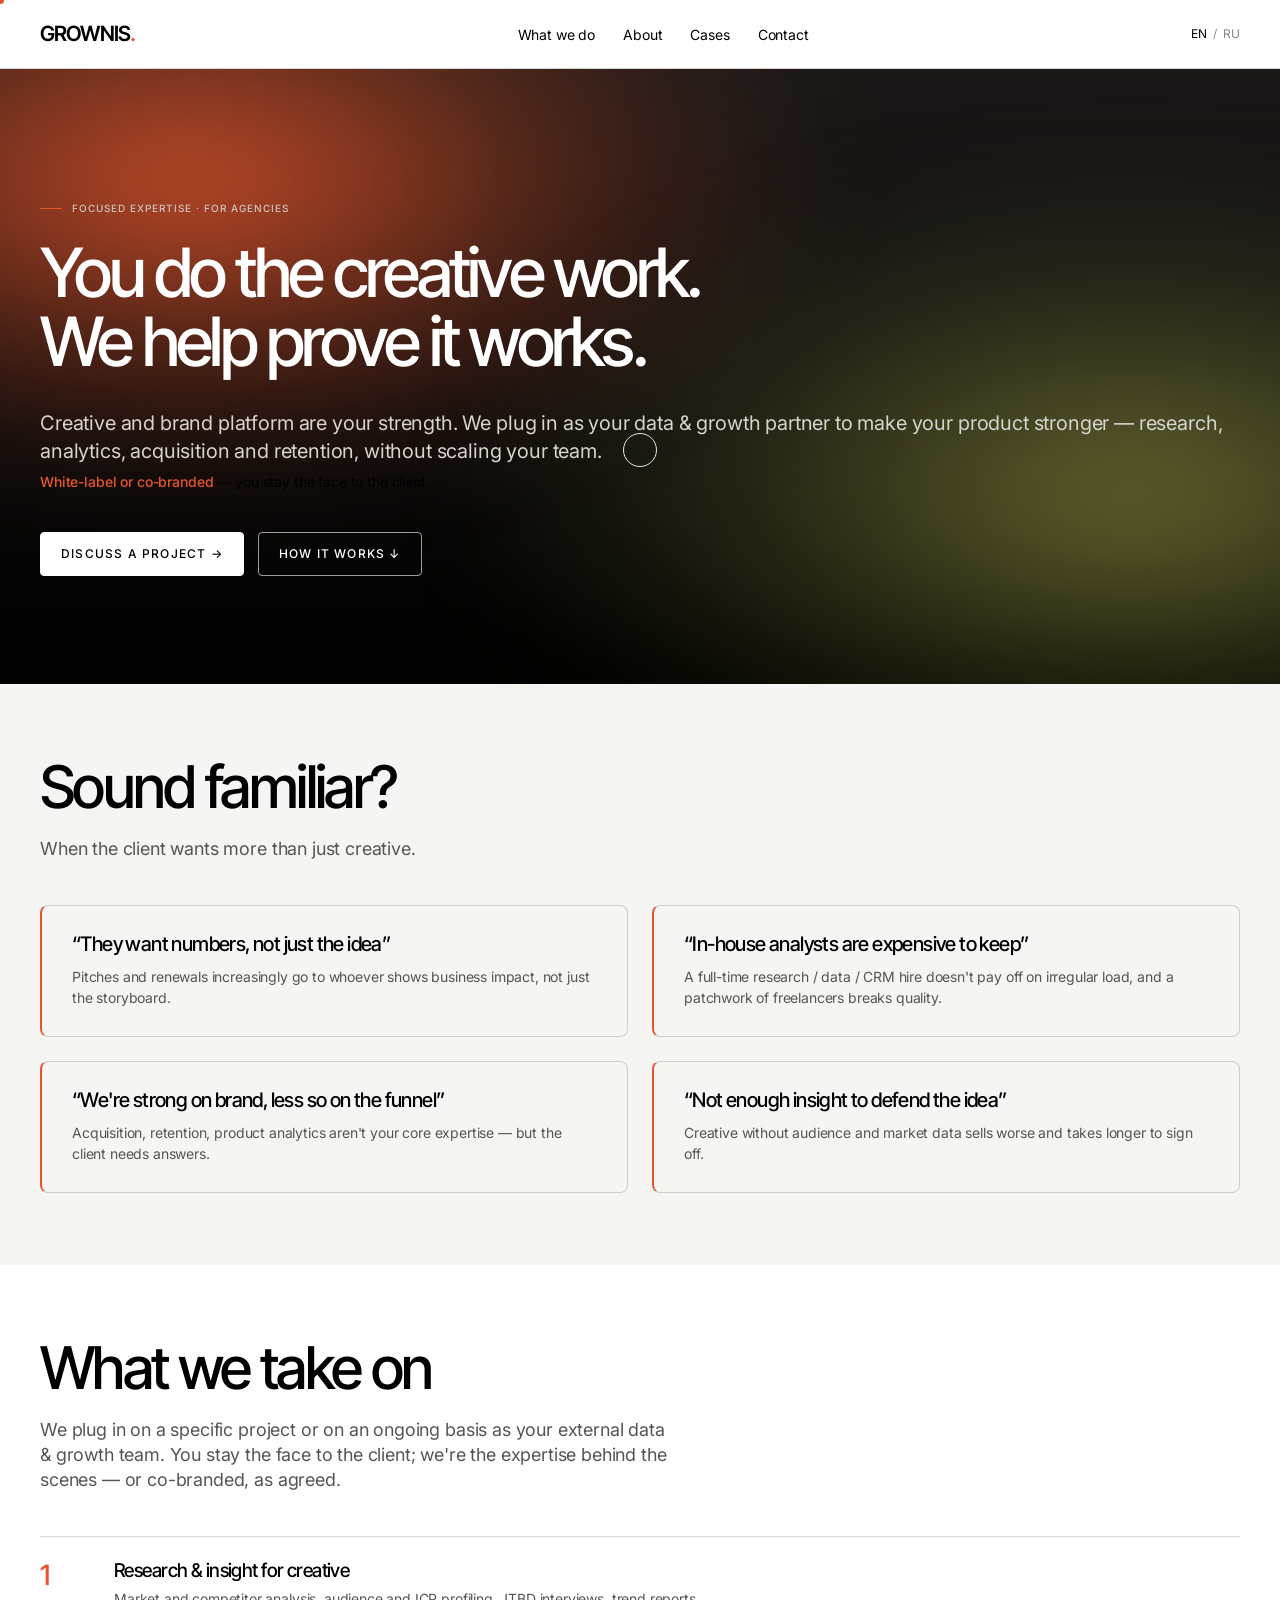
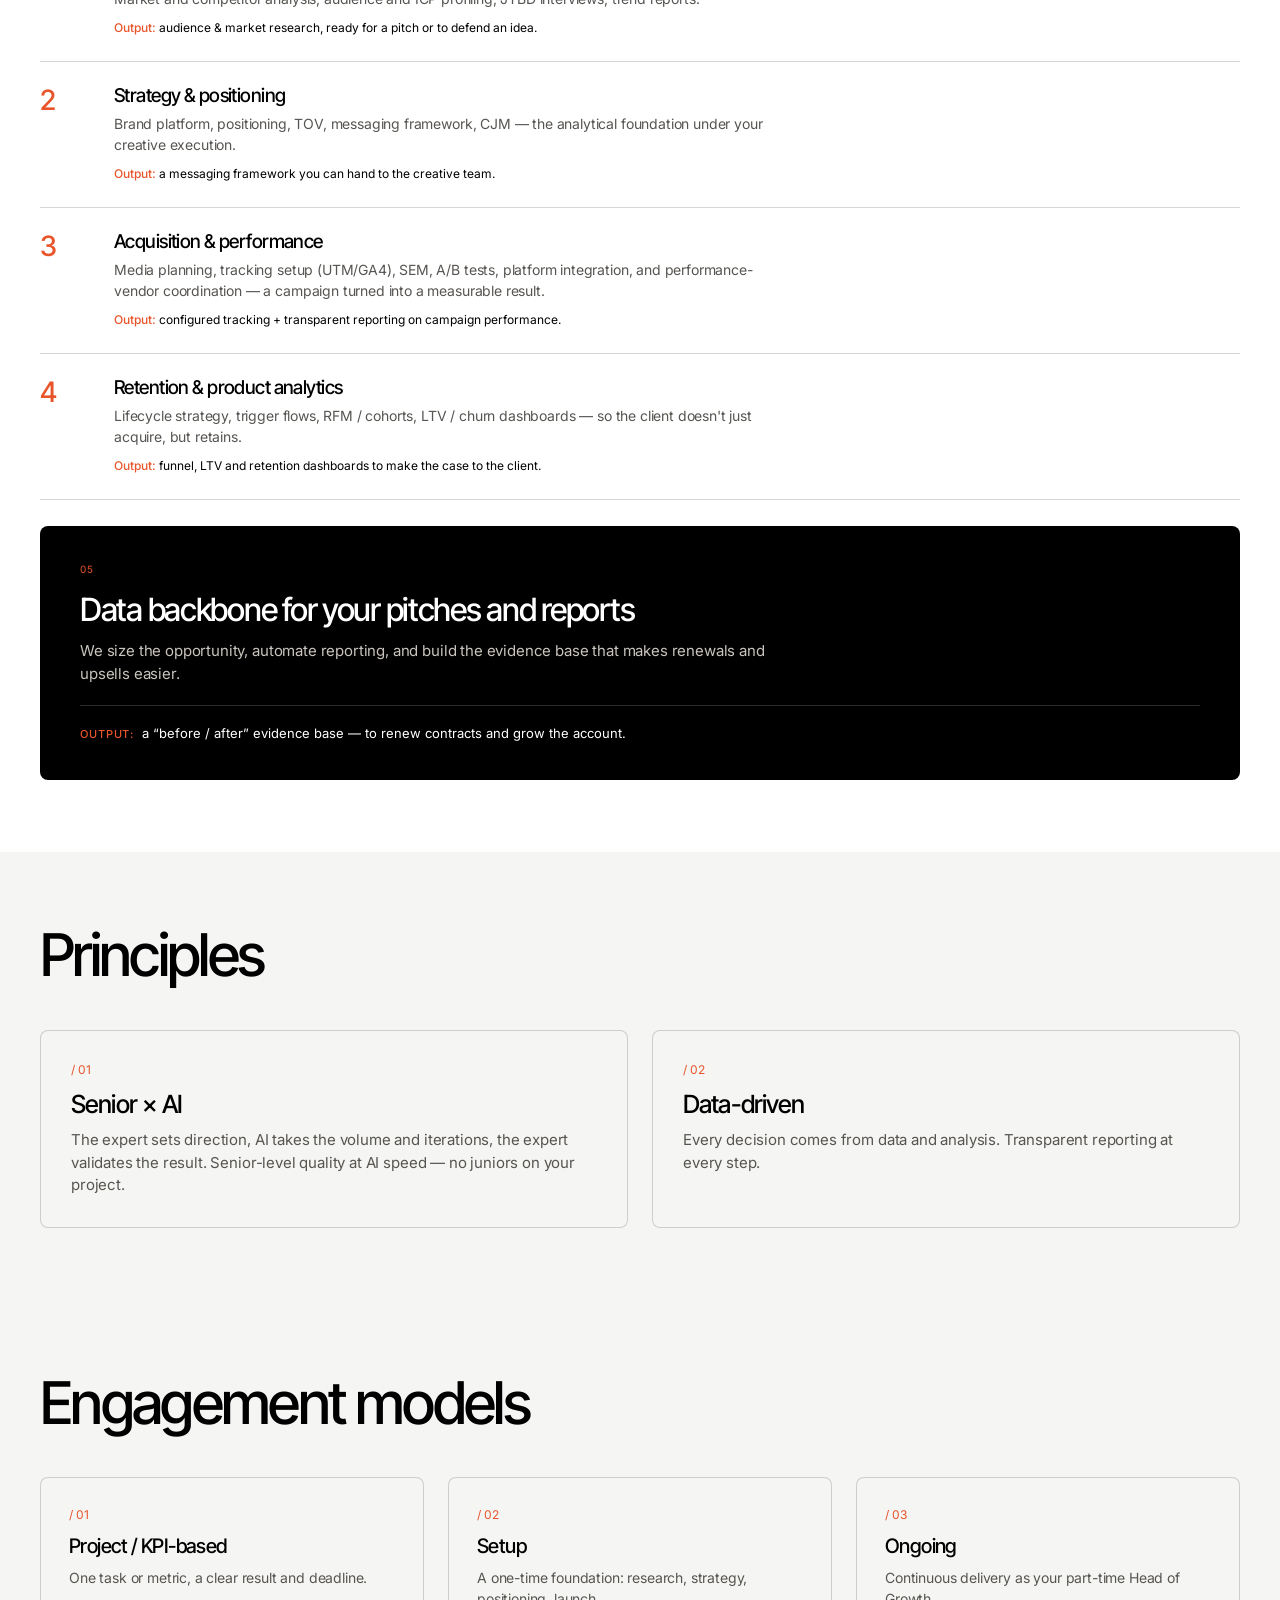
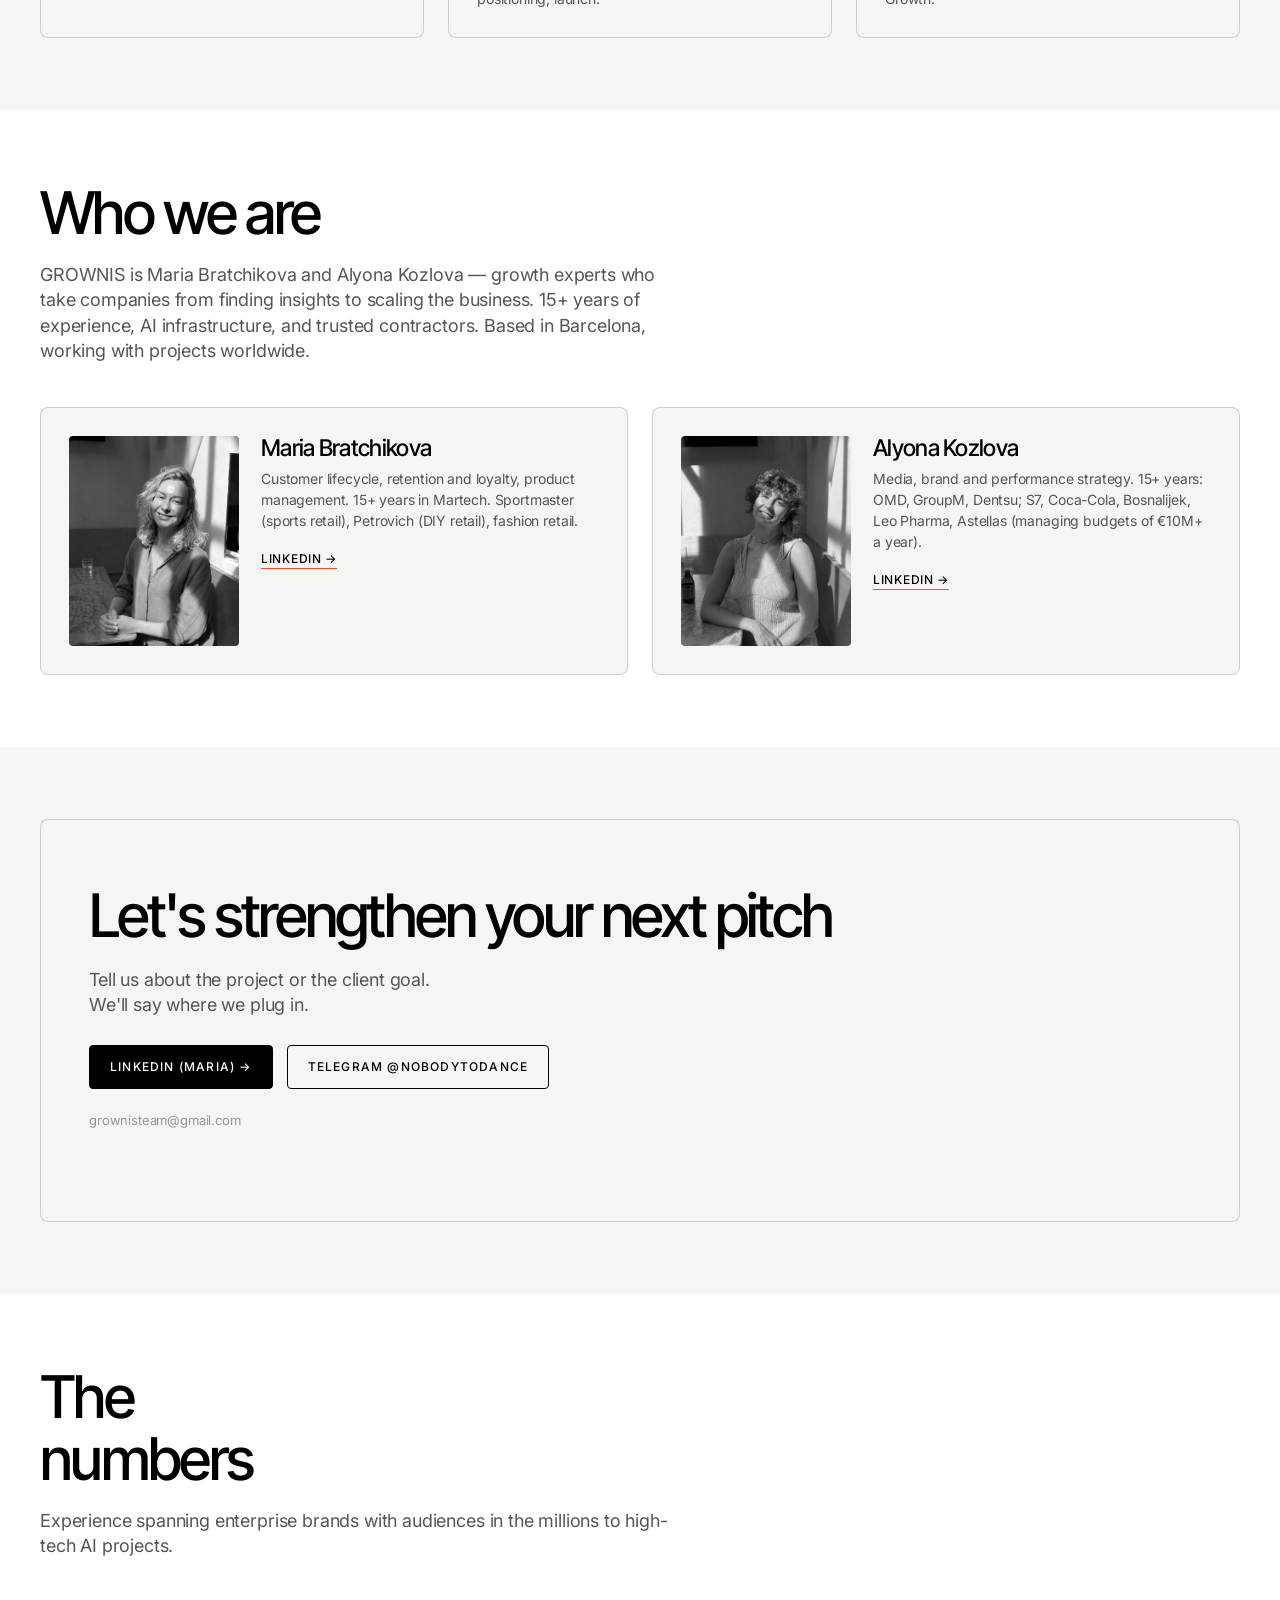
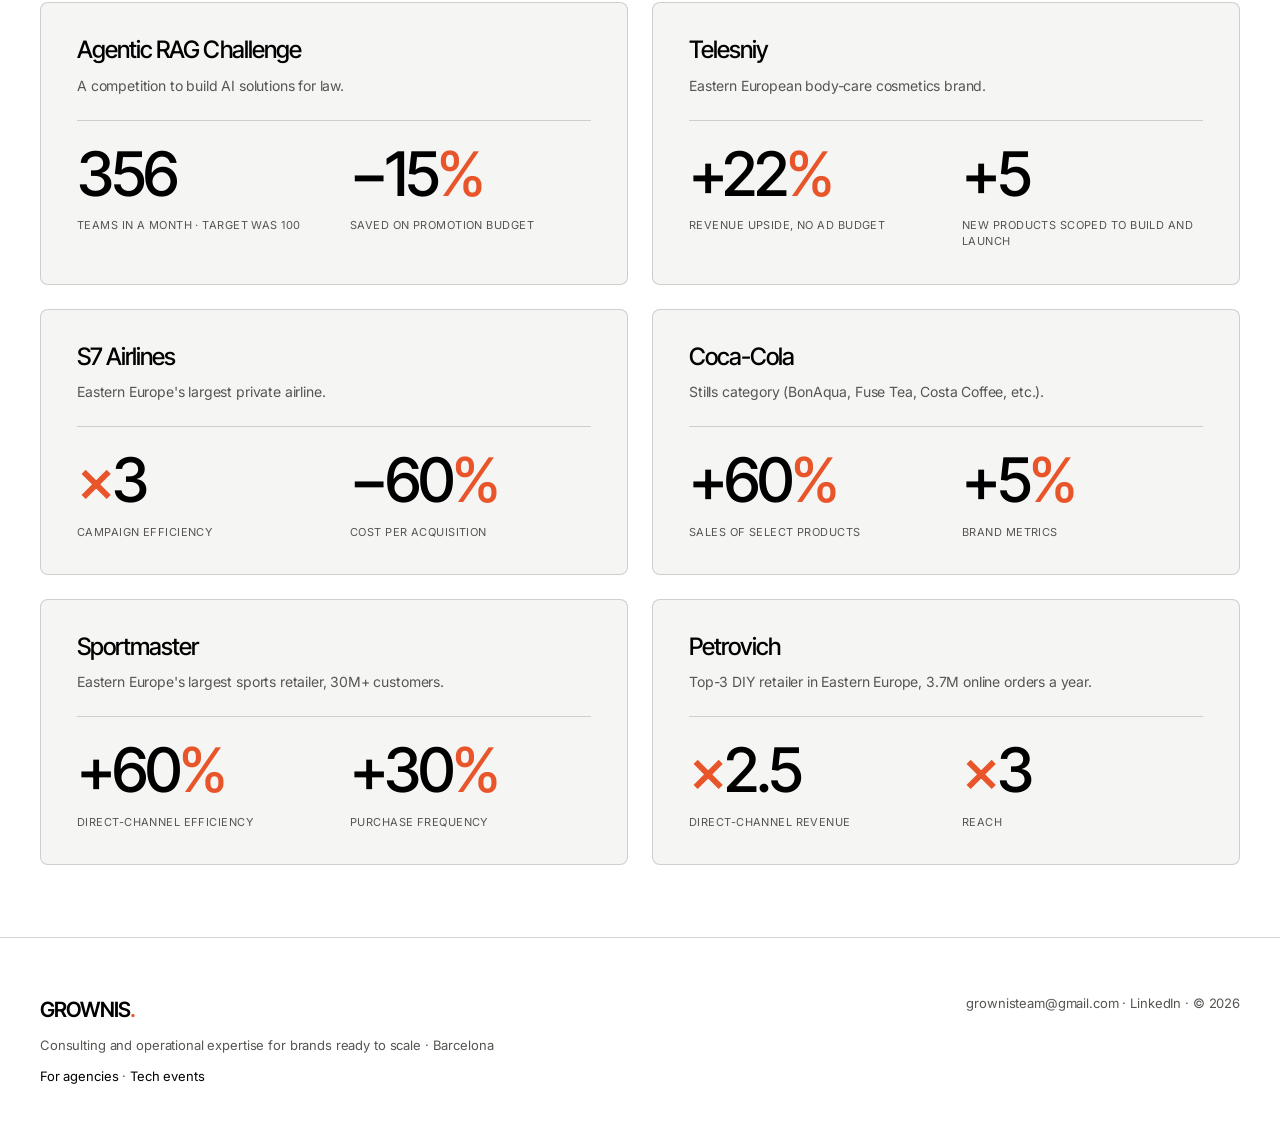
==== commit c13e778b: "New style" ====
--- a/data-growth-agencies/index.html
+++ b/data-growth-agencies/index.html
@@ -3,6 +3,7 @@
 <head>
 <meta charset="UTF-8">
 <meta name="viewport" content="width=device-width, initial-scale=1.0">
+<meta name="robots" content="index, follow, max-image-preview:large">
 <!-- Google Tag Manager -->
 <script>(function(w,d,s,l,i){w[l]=w[l]||[];w[l].push({'gtm.start':
 new Date().getTime(),event:'gtm.js'});var f=d.getElementsByTagName(s)[0],
@@ -79,23 +80,13 @@
   <div class="wrap">
     <a class="wordmark" href="/">GROWNIS<span class="dot">.</span></a>
     <nav>
-      <a href="/#results">Cases</a>
-      <a href="/#services">Solutions</a>
-      <div class="nav-drop">
-        <a class="nav-drop-t" href="/#expertise" aria-haspopup="true">Expertise <span class="caret" aria-hidden="true">▾</span></a>
-        <div class="nav-drop-menu" role="menu">
-          <a class="nav-soon nav-live" href="/data-growth-agencies/">For agencies</a>
-          <span class="nav-soon">Marketplaces<em>coming soon</em></span>
-          <a class="nav-soon nav-live" href="/tech-ai-events/">Tech events</a>
-          <span class="nav-soon">CRM architecture<em>coming soon</em></span>
-        </div>
-      </div>
+      <a href="/#what-we-do">What we do</a>
       <a href="/#about">About</a>
-      <a href="/score/">Growth Score</a>
+      <a href="/#cases">Cases</a>
+      <a href="#cta">Contact</a>
     </nav>
     <div class="topbar-right">
       <div class="lang" aria-label="Language"><span class="on">EN</span><span class="sep">/</span><a class="off" href="/ru/data-growth-agencies/">RU</a></div>
-      <a class="btn btn-signal topbar-cta" href="#cta" style="padding:9px 16px">Get in touch</a>
       <a class="cta-icon" href="#cta" aria-label="Get in touch"><svg viewBox="0 0 24 24" fill="none" stroke="currentColor" stroke-width="2" stroke-linecap="round" stroke-linejoin="round" aria-hidden="true"><rect x="3" y="5" width="18" height="14" rx="2"></rect><path d="m3 7 9 6 9-6"></path></svg></a>
       <button class="burger" id="burger" aria-label="Menu" aria-expanded="false" aria-controls="mmenu"><span></span><span></span><span></span></button>
     </div>
@@ -105,20 +96,12 @@
 <!-- мобильное меню -->
 <div class="mobile-menu" id="mmenu" aria-hidden="true">
   <nav>
-    <a href="/#results">Cases</a>
-    <a href="/#services">Solutions</a>
-    <div class="mm-group">
-      <a class="mm-group-t" href="/#expertise">Expertise</a>
-      <a class="mm-soon" href="/data-growth-agencies/" style="color:var(--ink)">For agencies</a>
-      <span class="mm-soon">Marketplaces<em>coming soon</em></span>
-      <a class="mm-soon" href="/tech-ai-events/" style="color:var(--ink)">Tech events</a>
-      <span class="mm-soon">CRM architecture<em>coming soon</em></span>
-    </div>
+    <a href="/#what-we-do">What we do</a>
     <a href="/#about">About</a>
-    <a href="/score/">Growth Score</a>
+    <a href="/#cases">Cases</a>
+    <a href="#cta">Contact</a>
   </nav>
   <div class="mm-lang"><span class="on">EN</span> / <a class="off" href="/ru/data-growth-agencies/">RU</a></div>
-  <a class="btn btn-signal" href="#cta">Get in touch →</a>
 </div>
 
 <!-- ===== HERO ===== -->
@@ -306,8 +289,9 @@
     <div>
       <span class="wordmark">GROWNIS<span class="dot">.</span></span>
       <p style="margin-top:10px">Consulting and operational expertise for brands ready to scale · Barcelona</p>
-    </div>
-    <p>grownisteam@gmail.com · <a href="https://www.linkedin.com/company/grownis/" target="_blank" rel="noopener">LinkedIn</a> · <a href="https://www.instagram.com/grownis.agency" target="_blank" rel="noopener">Instagram</a> · © 2026</p>
+      <p class="foot-links"><a href="/data-growth-agencies/">For agencies</a> · <a href="/tech-ai-events/">Tech events</a></p>
+    </div>
+    <p>grownisteam@gmail.com · <a href="https://www.linkedin.com/company/grownis/" target="_blank" rel="noopener">LinkedIn</a> · © 2026</p>
   </div>
 </footer>
 
@@ -326,5 +310,47 @@
   m.querySelectorAll('a').forEach(function(a){a.addEventListener('click',function(){set(false);});});
 })();
 </script>
+<script>
+/* GROWNIS v3 motion: fade-up reveal + custom cursor */
+(function(){
+  var rm = window.matchMedia('(prefers-reduced-motion: reduce)').matches;
+  if(!rm && 'IntersectionObserver' in window){
+    var sel = '.hero .lede, .hero .hero-cta, .sec-head, .what-rows .row, .case, .member, .fcard, .principle, .exp-item, .metric-cards .mc, .svc, .pain, .quote-accent, .quote-band, .capstone, .facts, .steplist .row, .svc-flow .row, .svc-rows .row, .cta';
+    var els = [].slice.call(document.querySelectorAll(sel));
+    els.forEach(function(el){ el.classList.add('reveal'); });
+    void document.documentElement.offsetHeight; /* commit hidden state before revealing */
+    function show(el,d){ el.style.transitionDelay=(d||0)+'ms'; el.classList.add('in'); }
+    var io = new IntersectionObserver(function(entries){
+      entries.forEach(function(e){ if(e.isIntersecting){ show(e.target,0); io.unobserve(e.target); } });
+    }, {threshold:.14, rootMargin:'0px 0px -10% 0px'});
+    var vh = window.innerHeight||800, n=0;
+    els.forEach(function(el){
+      var top = el.getBoundingClientRect().top;
+      if(top < vh*0.9){ /* already in view: staggered intro on load */
+        (function(el,delay){ setTimeout(function(){ show(el,0); }, delay); })(el, 100 + (n++)*90);
+      } else { io.observe(el); }
+    });
+  }
+  if(!rm && window.matchMedia('(pointer:fine)').matches){
+    var dot=document.createElement('div'); dot.className='cur-dot';
+    var ring=document.createElement('div'); ring.className='cur-ring';
+    document.body.appendChild(dot); document.body.appendChild(ring);
+    document.documentElement.classList.add('has-cursor');
+    var mx=innerWidth/2,my=innerHeight/2,rx=mx,ry=my,vis=false;
+    addEventListener('mousemove',function(e){
+      mx=e.clientX; my=e.clientY;
+      dot.style.transform='translate('+mx+'px,'+my+'px)';
+      if(!vis){vis=true;dot.style.opacity=1;ring.style.opacity=1;}
+    });
+    addEventListener('mouseout',function(e){ if(!e.relatedTarget){dot.style.opacity=0;ring.style.opacity=0;vis=false;} });
+    (function loop(){ rx+=(mx-rx)*.18; ry+=(my-ry)*.18; ring.style.transform='translate('+rx+'px,'+ry+'px)'; requestAnimationFrame(loop); })();
+    var hov='a,button,.btn,.case,.exp-item,.member,.fcard,.what-rows .row,summary';
+    document.querySelectorAll(hov).forEach(function(el){
+      el.addEventListener('mouseenter',function(){ring.classList.add('big')});
+      el.addEventListener('mouseleave',function(){ring.classList.remove('big')});
+    });
+  }
+})();
+</script>
 </body>
 </html>
--- a/grownis.css
+++ b/grownis.css
@@ -1,53 +1,55 @@
 /* ============================================================
-   GROWNIS — DESIGN SYSTEM  ·  grownis.css  ·  v1.0 (Red / Cream)
-   Один источник стилей для всех лендингов и презентаций.
-   Подключение:  <link rel="stylesheet" href="grownis.css">
-   Шрифты тянутся автоматически (@import ниже).
-   Менять цвет/шрифт бренда — только здесь, в :root.
+   GROWNIS — DESIGN SYSTEM  ·  grownis-v3.css  ·  v3.0 (Planhat / Cinematic mono)
+   Кинематографичный монохром: тёмный hero, белые секции, тёплый тауп.
+   Единственный цвет — Ember (#e8552b), крошечными функциональными акцентами.
+   Шрифты: Inter Tight (заголовки, замена Geigy) + Inter (текст).
    ============================================================ */
-@import url('https://fonts.googleapis.com/css2?family=Archivo:wdth,wght@62..125,100..900&family=Inter:wght@400;500;600&family=JetBrains+Mono:wght@400;700&display=swap');
+@import url('https://fonts.googleapis.com/css2?family=Inter+Tight:wght@400;500;600;700&family=Inter:wght@400;500;600&display=swap');
 
 :root{
   /* — Colour — */
-  --ink:        #1E1E1E;   /* заголовки, текст на светлом */
-  --ink-soft:   #2A2A2A;   /* мягкий чёрный, тёмные карточки/секции */
-  --black:      #000000;   /* максимальный контраст */
-  --body:       #333333;   /* основной текст */
-  --paper:      #E9E3E3;   /* тёплый серо-кремовый, основной фон */
-  --paper-card: #F2EEEE;   /* светлее фона, карточки/секции */
-  --paper-pure: #FFFFFF;   /* поля ввода */
-  --accent:     #FF3636;   /* Signal Red — единственный акцент */
-  --slate:      #726C6C;   /* приглушённый текст, подписи */
-  --line:       rgba(30,30,30,.14);    /* границы на светлом */
-  --line-dark:  rgba(255,255,255,.14); /* границы на тёмном */
+  --ink:        #000000;   /* Obsidian — заголовки, максимальный контраст */
+  --ink-soft:   #121211;
+  --black:      #000000;
+  --body:       #121211;   /* Deep Ink — основной текст */
+  --paper:      #FFFFFF;   /* Paper White — холст */
+  --paper-card: #F5F5F3;   /* тёплая карточная поверхность */
+  --paper-warm: #F0EEEA;   /* глубже тёплый — панели */
+  --paper-pure: #FFFFFF;
+  --accent:     #E8552B;   /* Ember — единственный цвет, крошечно */
+  --slate:      #575551;   /* Graphite — приглушённый текст */
+  --stone:      #958D7E;   /* Warm Stone — тауп, третичный текст/бордеры */
+  --line:       rgba(0,0,0,.16);    /* хайрлайн */
+  --line-soft:  rgba(0,0,0,.09);
+  --line-dark:  rgba(255,255,255,.16);
 
   /* — Type — */
-  --font-display: "Archivo", system-ui, sans-serif; /* ↔ Titling Gothic FB Wide */
-  --font-body:    "Inter", system-ui, sans-serif;   /* ↔ Tablet Gothic */
-  --font-mono:    "JetBrains Mono", ui-monospace, monospace;
+  --font-display: "Inter Tight", system-ui, sans-serif; /* замена Geigy LL Duplex */
+  --font-body:    "Inter", system-ui, sans-serif;
+  --font-mono:    "Inter", system-ui, sans-serif;
 
   /* — Scale / rhythm — */
-  --maxw: 1180px;
-  --section-y: 76px;
+  --maxw: 1280px;
+  --section-y: 72px;
   --gap: 24px;
-  --radius: 14px;
-  --radius-sm: 8px;
+  --radius: 8px;
+  --radius-sm: 4px;
 }
 
 /* ===== BASE ===== */
 *{box-sizing:border-box;margin:0;padding:0}
 html{scroll-behavior:smooth}
-body{font-family:var(--font-body);background:var(--paper);color:var(--body);-webkit-font-smoothing:antialiased;line-height:1.5}
+body{font-family:var(--font-body);background:var(--paper);color:var(--body);-webkit-font-smoothing:antialiased;line-height:1.5;letter-spacing:-.01em}
 a{color:inherit}
-h1,h2,h3,h4{font-family:var(--font-display);font-weight:800;font-stretch:125%;letter-spacing:-.01em;line-height:1.0;color:var(--ink)}
+h1,h2,h3,h4{font-family:var(--font-display);font-weight:500;letter-spacing:-.035em;line-height:1.05;color:var(--ink)}
 
 /* ===== LAYOUT ===== */
-.wrap{max-width:var(--maxw);margin:0 auto;padding:0 28px}
+.wrap{max-width:var(--maxw);margin:0 auto;padding:0 40px}
 section{padding:var(--section-y) 0}
-section.wrap{padding-top:var(--section-y);padding-bottom:var(--section-y)} /* если .wrap прямо на <section> */
-.section-card{background:var(--paper-card);border-top:1px solid var(--line);border-bottom:1px solid var(--line)}
-.section-dark{background:var(--ink);color:var(--paper)}
-.section-dark h1,.section-dark h2,.section-dark h3,.section-dark h4{color:var(--paper)}
+section.wrap{padding-top:var(--section-y);padding-bottom:var(--section-y)}
+.section-card{background:var(--paper-card);border-top:none;border-bottom:none}
+.section-dark{background:var(--ink);color:#EDEBE8}
+.section-dark h1,.section-dark h2,.section-dark h3,.section-dark h4{color:#fff}
 
 /* утилиты */
 .center{text-align:center}
@@ -60,205 +62,219 @@
 @media(max-width:600px){.grid-2,.grid-3,.grid-4{grid-template-columns:1fr}}
 
 /* ===== EYEBROW / SECTION HEAD ===== */
-.eyebrow{font-family:var(--font-mono);font-size:12px;letter-spacing:.12em;text-transform:uppercase;color:var(--slate);display:flex;align-items:center;gap:10px;margin-bottom:28px}
-.eyebrow::before{content:"";width:26px;height:1px;background:var(--ink);opacity:.4}
-.section-dark .eyebrow{color:#9A9494}
-.section-dark .eyebrow::before{background:var(--paper)}
-/* заголовок + серый текст всегда в столбик (текст под заголовком) */
-.sec-head{margin-bottom:48px}
-.sec-head h2{font-size:clamp(30px,4vw,46px);text-transform:uppercase}
-.sec-head p{max-width:620px;color:var(--slate);font-size:15px;margin-top:18px}
+.eyebrow{font-family:var(--font-body);font-size:10px;font-weight:500;letter-spacing:.1em;text-transform:uppercase;color:var(--slate);display:flex;align-items:center;gap:10px;margin-bottom:24px}
+.eyebrow::before{content:"";width:22px;height:1px;background:var(--accent)}
+.section-dark .eyebrow{color:#B7B3AD}
+.section-dark .eyebrow::before{background:var(--accent)}
+.sec-head{margin-bottom:44px}
+.sec-head h2{font-size:clamp(32px,4.6vw,60px);letter-spacing:-.045em;line-height:1.05}
+.sec-head p{max-width:640px;color:var(--slate);font-size:18px;line-height:1.4;margin-top:18px}
 
 /* ===== TOP BAR ===== */
-.topbar{position:sticky;top:0;z-index:50;background:rgba(233,227,227,.82);backdrop-filter:blur(12px);border-bottom:1px solid var(--line)}
-.topbar .wrap{display:flex;align-items:center;justify-content:space-between;height:64px}
-.topbar nav{display:flex;gap:26px;font-family:var(--font-mono);font-size:12px;letter-spacing:.04em;text-transform:uppercase}
-.topbar nav a{color:var(--slate);text-decoration:none;transition:color .2s}
-.topbar nav a:hover{color:var(--ink)}
+.topbar{position:sticky;top:0;z-index:50;background:#fff;border-bottom:1px solid var(--line)}
+.topbar .wrap{display:flex;align-items:center;justify-content:space-between;height:68px}
+.topbar nav{display:flex;gap:28px;font-family:var(--font-body);font-size:14px;font-weight:400;letter-spacing:-.01em}
+.topbar nav a{color:var(--ink);text-decoration:none;transition:color .2s}
+.topbar nav a:hover{color:var(--slate)}
 /* бургер + мобильное меню */
 .burger{display:none;flex-direction:column;justify-content:center;gap:5px;width:40px;height:40px;padding:8px;border:none;background:transparent;cursor:pointer}
-.burger span{display:block;width:22px;height:2px;background:var(--ink);transition:.25s}
+.burger span{display:block;width:22px;height:1.5px;background:var(--ink);transition:.25s}
 .burger.open span:nth-child(1){transform:translateY(7px) rotate(45deg)}
 .burger.open span:nth-child(2){opacity:0}
 .burger.open span:nth-child(3){transform:translateY(-7px) rotate(-45deg)}
-.mobile-menu{position:fixed;top:64px;left:0;right:0;bottom:0;z-index:40;background:var(--paper);display:flex;flex-direction:column;justify-content:flex-start;gap:6px;padding:44px 28px 32px;overflow-y:auto;opacity:0;visibility:hidden;transform:translateY(-8px);transition:opacity .25s,transform .25s,visibility .25s}
+.mobile-menu{position:fixed;top:68px;left:0;right:0;bottom:0;z-index:40;background:var(--paper);display:flex;flex-direction:column;justify-content:flex-start;gap:6px;padding:44px 40px 32px;overflow-y:auto;opacity:0;visibility:hidden;transform:translateY(-8px);transition:opacity .25s,transform .25s,visibility .25s}
 .mobile-menu.open{opacity:1;visibility:visible;transform:translateY(0)}
 .mobile-menu nav{display:flex;flex-direction:column;gap:2px}
-.mobile-menu nav a{font-family:var(--font-display);font-weight:800;font-stretch:115%;font-size:clamp(28px,9vw,40px);text-transform:uppercase;letter-spacing:-.01em;color:var(--ink);text-decoration:none;padding:8px 0}
+.mobile-menu nav a{font-family:var(--font-display);font-weight:500;font-size:clamp(30px,9vw,44px);letter-spacing:-.04em;color:var(--ink);text-decoration:none;padding:8px 0}
 .mobile-menu .btn{margin-top:26px;align-self:flex-start}
 @media(max-width:720px){
   .topbar nav{display:none}
-  .topbar-cta{display:none}
+  .topbar-right .topbar-cta{display:none}
   .burger{display:flex}
-  .cta-icon{display:inline-flex}
-  .topbar-right{gap:12px}
+  .topbar-right .cta-icon{display:inline-flex}
+  .topbar-right{gap:14px}
+  .wrap{padding:0 24px}
+  .mobile-menu{padding:44px 24px 32px}
 }
 
 /* правая группа топбара + переключатель языка */
 .topbar-right{display:flex;align-items:center;gap:18px}
-.cta-icon{display:none;width:40px;height:40px;border-radius:50%;background:var(--accent);color:#fff;align-items:center;justify-content:center;text-decoration:none;flex:none}
-.cta-icon svg{width:18px;height:18px;display:block}
-.lang{font-family:var(--font-mono);font-size:12px;letter-spacing:.04em;display:flex;gap:6px;align-items:center}
-.lang .on{color:var(--ink)} .lang .sep{color:var(--slate)} .lang .off{color:var(--slate);opacity:.55;cursor:default}
+.cta-icon{display:none;width:36px;height:36px;border-radius:var(--radius-sm);background:var(--ink);color:#fff;align-items:center;justify-content:center;text-decoration:none;flex:none}
+.cta-icon svg{width:18px;height:18px;display:block;stroke-width:1.6}
+.lang{font-family:var(--font-body);font-size:12px;letter-spacing:0;display:flex;gap:6px;align-items:center}
+.lang .on{color:var(--ink)} .lang .sep{color:var(--stone)} .lang .off{color:var(--slate);opacity:.7;cursor:default}
 .lang a.off{cursor:pointer;text-decoration:none} .lang a.off:hover{opacity:1;color:var(--ink)}
 .mm-lang a{color:inherit;text-decoration:none}
-.nav-tag{font-family:var(--font-mono);font-size:9px;letter-spacing:.06em;text-transform:uppercase;color:#fff;background:var(--accent);padding:2px 6px;border-radius:100px;vertical-align:middle;margin-left:5px;position:relative;top:-1px}
-
-/* выпадашка «Экспертиза» */
+.nav-tag{font-family:var(--font-body);font-size:9px;font-weight:500;letter-spacing:.1em;text-transform:uppercase;color:#fff;background:var(--accent);padding:2px 6px;border-radius:999px;vertical-align:middle;margin-left:5px;position:relative;top:-1px}
+
+/* выпадашка «Экспертиза» (под-страницы) */
 .nav-drop{position:relative;display:flex;align-items:center}
-.nav-drop-t{font-family:var(--font-mono);font-size:12px;letter-spacing:.04em;text-transform:uppercase;color:var(--slate);background:none;border:none;cursor:pointer;padding:0;display:inline-flex;align-items:center;gap:6px;transition:color .2s}
-.nav-drop:hover .nav-drop-t,.nav-drop:focus-within .nav-drop-t{color:var(--ink)}
+.nav-drop-t{font-family:var(--font-body);font-size:14px;letter-spacing:-.01em;color:var(--ink);background:none;border:none;cursor:pointer;padding:0;display:inline-flex;align-items:center;gap:6px;transition:color .2s}
+.nav-drop:hover .nav-drop-t,.nav-drop:focus-within .nav-drop-t{color:var(--slate)}
 .nav-drop .caret{font-size:10px}
-.nav-drop-menu{position:absolute;top:calc(100% + 14px);left:50%;transform:translateX(-50%);min-width:250px;background:var(--paper);border:1px solid var(--line);border-radius:12px;padding:8px;display:none;flex-direction:column;gap:2px;box-shadow:0 14px 34px rgba(0,0,0,.09);z-index:60}
+.nav-drop-menu{position:absolute;top:calc(100% + 14px);left:50%;transform:translateX(-50%);min-width:250px;background:#fff;border:1px solid var(--line);border-radius:var(--radius);padding:6px;display:none;flex-direction:column;gap:2px;z-index:60}
 .nav-drop-menu::before{content:"";position:absolute;top:-14px;left:0;right:0;height:14px}
 .nav-drop:hover .nav-drop-menu,.nav-drop:focus-within .nav-drop-menu{display:flex}
-.nav-soon{display:flex;justify-content:space-between;align-items:center;gap:16px;padding:10px 12px;border-radius:8px;font-size:14px;color:var(--ink);cursor:default}
+.nav-soon{display:flex;justify-content:space-between;align-items:center;gap:16px;padding:10px 12px;border-radius:var(--radius-sm);font-size:14px;color:var(--ink);cursor:default}
 .nav-soon:hover{background:var(--paper-card)}
-.nav-soon em{font-family:var(--font-mono);font-style:normal;font-size:10px;letter-spacing:.05em;text-transform:uppercase;color:var(--slate);white-space:nowrap}
-
-/* мобильное меню: группа «Экспертиза» + язык */
+.nav-soon em{font-family:var(--font-body);font-style:normal;font-size:10px;letter-spacing:.1em;text-transform:uppercase;color:var(--stone);white-space:nowrap}
+
+/* мобильное меню: группа + язык */
 .mm-group{display:flex;flex-direction:column;gap:2px;margin:2px 0}
-.mm-group-t{font-family:var(--font-display);font-weight:800;font-stretch:115%;font-size:clamp(28px,9vw,40px);text-transform:uppercase;color:var(--ink);padding:8px 0}
-.mm-soon{display:flex;justify-content:space-between;align-items:baseline;gap:12px;font-size:14px;color:var(--slate);padding:4px 0 4px 16px;position:relative}
-.mm-soon::before{content:"";position:absolute;left:2px;top:11px;width:6px;height:1px;background:var(--slate);opacity:.6}
-.mm-soon em{font-family:var(--font-mono);font-style:normal;font-size:10px;text-transform:uppercase;letter-spacing:.05em;color:var(--slate)}
-.mm-lang{font-family:var(--font-mono);font-size:14px;color:var(--slate);margin-top:18px}
+.mm-group-t{font-family:var(--font-display);font-weight:500;font-size:clamp(30px,9vw,44px);letter-spacing:-.04em;color:var(--ink);padding:8px 0}
+.mm-group .mm-soon{display:flex;justify-content:space-between;align-items:baseline;gap:12px;font-size:14px;font-family:var(--font-body);font-weight:400;text-transform:none;letter-spacing:-.01em;color:var(--slate);padding:4px 0 4px 16px;position:relative}
+.mm-soon::before{content:"";position:absolute;left:2px;top:11px;width:6px;height:1px;background:var(--stone)}
+.mm-soon em{font-family:var(--font-body);font-style:normal;font-size:10px;text-transform:uppercase;letter-spacing:.1em;color:var(--stone)}
+.mm-lang{font-family:var(--font-body);font-size:13px;color:var(--slate);margin-top:18px}
 .mm-lang .on{color:var(--ink)}
 
 /* Узкая экспертиза — строки */
 .exp-list{border-top:1px solid var(--line)}
 .exp-item{display:grid;grid-template-columns:56px 300px 1fr auto;gap:24px;align-items:start;padding:26px 0;border-bottom:1px solid var(--line)}
-.exp-item .k{font-family:var(--font-mono);font-size:13px;color:var(--accent)}
-.exp-item h3{font-family:var(--font-display);font-weight:800;font-stretch:110%;font-size:19px;letter-spacing:-.01em;color:var(--ink);margin:0;line-height:1.15}
+.exp-item .k{font-family:var(--font-body);font-size:12px;letter-spacing:0;color:var(--accent)}
+.exp-item h3{font-family:var(--font-display);font-weight:500;font-size:20px;letter-spacing:-.03em;color:var(--ink);margin:0;line-height:1.15}
 .exp-item p{font-size:14px;color:var(--slate);margin:0}
 @media(max-width:760px){.exp-item{grid-template-columns:1fr;gap:8px}}
-.soon{align-self:start;font-family:var(--font-mono);font-size:11px;letter-spacing:.06em;text-transform:uppercase;color:var(--slate);background:rgba(30,30,30,.07);padding:5px 11px;border-radius:100px;white-space:nowrap}
-
-/* ===== WORDMARK (текстовое лого) ===== */
-.wordmark{font-family:var(--font-display);font-weight:900;font-stretch:125%;font-size:20px;letter-spacing:-.02em;color:var(--ink);text-decoration:none}
+.soon{align-self:start;font-family:var(--font-body);font-size:12px;font-weight:500;letter-spacing:.1em;text-transform:uppercase;color:var(--ink);background:none;padding:8px 16px;border:1px solid var(--ink);border-radius:var(--radius-sm);white-space:nowrap;text-decoration:none;transition:background .15s,color .15s}
+a.soon:hover{background:var(--ink);color:#fff}
+span.soon{color:var(--stone);border-color:var(--line)}
+
+/* ===== WORDMARK ===== */
+.wordmark{font-family:var(--font-display);font-weight:600;font-size:21px;letter-spacing:-.04em;color:var(--ink);text-decoration:none}
 .wordmark .dot{color:var(--accent)}
-.section-dark .wordmark{color:var(--paper)}
-
-/* ===== HERO ===== */
-.hero{background:var(--paper);color:var(--ink);padding:104px 0 84px;border-bottom:1px solid var(--line)}
-.hero h1{font-size:clamp(46px,6.5vw,82px);font-weight:900;line-height:.94;text-transform:uppercase}.hero h1 .accent{color:var(--accent)}
-.hero .lede{max-width:560px;margin-top:34px;font-size:18px;color:var(--body)}
-@media(max-width:720px){.hero{padding:56px 0 60px}}
-.hero-meta{margin-top:54px;display:flex;flex-wrap:wrap;gap:40px;font-family:var(--font-mono);font-size:12px;letter-spacing:.06em;text-transform:uppercase;color:var(--slate)}
-.hero-meta b{color:var(--accent);font-weight:400}
-.hero-cta{margin-top:40px;display:flex;gap:12px;flex-wrap:wrap}
-
-/* ===== CARDS / PILLARS / FEATURES ===== */
+.section-dark .wordmark{color:#fff}
+
+/* ===== HERO (тёмный, кинематографичный, с дрейф-свечением) ===== */
+.hero{position:relative;overflow:hidden;background:linear-gradient(180deg,#1a1817 0%,#0b0a0a 62%,#000 100%);color:#fff;padding:132px 0 108px;border-bottom:none}
+.hero::before,.hero::after{content:"";position:absolute;inset:-30%;z-index:0;pointer-events:none;filter:blur(55px);will-change:transform,opacity}
+.hero::before{background:radial-gradient(44% 44% at 28% 30%,rgba(232,85,43,.85),rgba(232,85,43,.2) 45%,transparent 72%);animation:heroDrift1 15s ease-in-out infinite alternate}
+.hero::after{background:radial-gradient(46% 46% at 74% 62%,rgba(163,163,74,.6),rgba(163,163,74,.15) 45%,transparent 72%);animation:heroDrift2 19s ease-in-out infinite alternate}
+.hero .wrap{position:relative;z-index:1}
+@keyframes heroDrift1{0%{transform:translate(-6%,-4%) scale(1);opacity:.65}50%{opacity:1}100%{transform:translate(14%,10%) scale(1.3);opacity:.75}}
+@keyframes heroDrift2{0%{transform:translate(6%,6%) scale(1.05);opacity:.55}50%{opacity:.9}100%{transform:translate(-12%,-10%) scale(1.22);opacity:.6}}
+.hero .eyebrow{color:#C9C4BD;margin-bottom:26px}
+.hero .eyebrow::before{background:var(--accent)}
+.hero h1{font-size:clamp(52px,9vw,113px);font-weight:500;line-height:1.0;letter-spacing:-.055em;color:#fff}
+.hero h1 .accent{color:#fff}
+.hero .lede{max-width:600px;margin-top:32px;font-size:20px;line-height:1.4;color:#D7D3CD}
+@media(max-width:720px){.hero{padding:76px 0 72px}}
+.hero-meta{margin-top:54px;display:flex;flex-wrap:wrap;gap:40px;font-family:var(--font-body);font-size:11px;letter-spacing:.08em;text-transform:uppercase;color:#B7B3AD}
+.hero-meta b{color:var(--accent);font-weight:500}
+.hero-cta{margin-top:40px;display:flex;gap:14px;flex-wrap:wrap}
+
+/* ===== CARDS / PILLARS ===== */
 .pillars{display:grid;grid-template-columns:repeat(3,1fr);gap:1px;background:var(--line);border:1px solid var(--line);border-radius:var(--radius);overflow:hidden}
-.pillar{background:var(--paper);padding:32px 28px}
-.pillar .n{font-family:var(--font-mono);font-size:12px;color:var(--accent);letter-spacing:.05em}
-.pillar h3{font-size:21px;margin:14px 0 10px;text-transform:uppercase}
+.pillar{background:var(--paper);padding:30px 26px}
+.pillar .n{font-family:var(--font-body);font-size:12px;letter-spacing:0;color:var(--accent)}
+.pillar h3{font-size:22px;margin:14px 0 10px;letter-spacing:-.03em}
 .pillar p{font-size:14px;color:var(--slate)}
 @media(max-width:760px){.pillars{grid-template-columns:1fr}}
 
+/* ===== WHAT WE DO — rows ===== */
+.what-rows{border-top:1px solid var(--line)}
+.what-rows .row{display:grid;grid-template-columns:280px 1fr;gap:44px;padding:32px 0;border-bottom:1px solid var(--line);align-items:start}
+.what-rows .t{font-family:var(--font-display);font-weight:500;font-size:26px;line-height:1.05;letter-spacing:-.04em;color:var(--ink)}
+.what-rows .sub{font-family:var(--font-display);font-weight:500;font-size:18px;line-height:1.3;letter-spacing:-.02em;color:var(--ink);margin-bottom:14px}
+.what-rows .works{display:block;line-height:1.85}
+.what-rows .works span{display:inline;font-family:var(--font-body);font-size:14px;letter-spacing:-.01em;color:var(--slate);border:none;border-radius:0;padding:0}
+.what-rows .works span:not(:last-child)::after{content:" · ";color:var(--stone);margin:0 3px}
+@media(max-width:720px){.what-rows .row{grid-template-columns:1fr;gap:14px}}
+
 .panel{border:1px solid var(--line);border-radius:var(--radius);padding:30px;background:var(--paper-card)}
-.panel.dark{background:var(--ink-soft);color:var(--paper);border-color:var(--ink-soft)}
-.panel h4{font-size:13px;font-family:var(--font-mono);font-weight:400;text-transform:uppercase;letter-spacing:.08em;color:var(--slate);margin-bottom:22px}
-.panel.dark h4{color:#9A9494}
-.panel.dark h1,.panel.dark h2,.panel.dark h3{color:var(--paper)} /* не чёрное на чёрном */
+.panel.dark{background:var(--ink);color:#EDEBE8;border-color:var(--ink)}
+.panel h4{font-size:10px;font-family:var(--font-body);font-weight:500;text-transform:uppercase;letter-spacing:.1em;color:var(--slate);margin-bottom:22px}
+.panel.dark h4{color:#B7B3AD}
+.panel.dark h1,.panel.dark h2,.panel.dark h3{color:#fff}
 
 /* ===== BUTTONS ===== */
-.btn{display:inline-flex;align-items:center;gap:9px;font-family:var(--font-mono);font-size:13px;letter-spacing:.04em;text-transform:uppercase;padding:13px 22px;border-radius:100px;border:1px solid transparent;cursor:pointer;text-decoration:none;transition:.2s}
-.btn-primary{background:var(--ink);color:#fff}
-.btn-primary:hover{background:var(--black)}
-.btn-signal{background:var(--accent);color:#fff}
-.btn-signal:hover{filter:brightness(.9)}
+.btn{display:inline-flex;align-items:center;gap:8px;font-family:var(--font-body);font-size:12px;font-weight:500;letter-spacing:.1em;text-transform:uppercase;padding:12px 20px;border-radius:var(--radius-sm);border:1px solid transparent;cursor:pointer;text-decoration:none;transition:.2s}
+.btn-primary,.btn-signal{background:var(--ink);color:#fff;border-color:var(--ink)}
+.btn-primary:hover,.btn-signal:hover{background:#222}
 .btn-ghost{background:transparent;border-color:var(--ink);color:var(--ink)}
-.btn-ghost:hover{background:var(--ink);color:var(--paper)}
-.section-dark .btn-ghost{border-color:var(--paper);color:var(--paper)}
-.section-dark .btn-ghost:hover{background:var(--paper);color:var(--ink)}
-.btn-row{display:flex;gap:12px;flex-wrap:wrap}
+.btn-ghost:hover{background:var(--ink);color:#fff}
+/* на тёмном hero / dark секциях */
+.hero .btn-signal,.section-dark .btn-signal{background:#fff;color:#000;border-color:#fff}
+.hero .btn-signal:hover,.section-dark .btn-signal:hover{background:#E5E2DD}
+.hero .btn-ghost,.section-dark .btn-ghost{border-color:rgba(255,255,255,.6);color:#fff}
+.hero .btn-ghost:hover,.section-dark .btn-ghost:hover{background:#fff;color:#000;border-color:#fff}
+.btn-row{display:flex;gap:14px;flex-wrap:wrap}
 
 /* ===== TAGS ===== */
 .tags{display:flex;gap:10px;flex-wrap:wrap}
-.tag{font-family:var(--font-mono);font-size:12px;letter-spacing:.04em;padding:6px 12px;border-radius:100px;border:1px solid var(--line)}
-.tag.solid{background:var(--ink);color:var(--paper);border-color:var(--ink)}
-.tag.accent{background:rgba(255,54,54,.10);color:var(--accent);border-color:rgba(255,54,54,.32)}
-
-/* ===== NUMBERED LIST (process / services) ===== */
+.tag{font-family:var(--font-body);font-size:12px;letter-spacing:-.01em;padding:6px 13px;border-radius:999px;border:1px solid var(--line);color:var(--slate)}
+.tag.solid{background:var(--ink);color:#fff;border-color:var(--ink)}
+.tag.accent{background:none;color:var(--accent);border-color:var(--accent)}
+
+/* ===== NUMBERED LIST ===== */
 .numlist{list-style:none}
 .numlist li{display:flex;gap:18px;padding:16px 0;border-bottom:1px solid var(--line)}
 .numlist li:last-child{border-bottom:none}
-.panel.dark .numlist li,.section-dark .numlist li{border-bottom-color:var(--line-dark)}
-.numlist .idx{font-family:var(--font-mono);font-size:13px;color:var(--accent)}
-.numlist .txt b{font-family:var(--font-display);font-weight:700;font-stretch:125%;font-size:17px;display:block;text-transform:uppercase;color:var(--ink)}
-.panel.dark .numlist .txt b,.section-dark .numlist .txt b{color:var(--paper)}
+.numlist .idx{font-family:var(--font-body);font-size:12px;color:var(--accent)}
+.numlist .txt b{font-family:var(--font-display);font-weight:500;font-size:18px;display:block;letter-spacing:-.03em;color:var(--ink)}
 .numlist .txt span{font-size:13px;color:var(--slate)}
-.panel.dark .numlist .txt span,.section-dark .numlist .txt span{color:#9A9494}
 
 /* ===== STATS ===== */
-.stats{display:flex;gap:40px;flex-wrap:wrap}
-.stat .v{font-family:var(--font-display);font-weight:900;font-stretch:125%;font-size:48px;letter-spacing:-.02em;line-height:1;color:var(--ink)}
-.panel.dark .stat .v,.section-dark .stat .v{color:var(--paper)}
+.stats{display:flex;gap:48px;flex-wrap:wrap}
+.stat .v{font-family:var(--font-display);font-weight:500;font-size:56px;letter-spacing:-.05em;line-height:1;color:var(--ink)}
 .stat .v em{font-style:normal;color:var(--accent)}
-.stat .k{font-family:var(--font-mono);font-size:12px;text-transform:uppercase;letter-spacing:.06em;color:var(--slate);margin-top:8px}
-.panel.dark .stat .k,.section-dark .stat .k{color:#9A9494}
-
-/* ===== QUOTE / TESTIMONIAL ===== */
-.quote{font-family:var(--font-display);font-weight:700;font-stretch:110%;font-size:22px;line-height:1.25;letter-spacing:-.005em;color:var(--ink)}
-.section-dark .quote{color:var(--paper)}
-.quote footer{font-family:var(--font-mono);font-size:12px;color:var(--slate);margin-top:18px;text-transform:uppercase;letter-spacing:.05em}
-
-/* ===== LOGOS ROW ===== */
+.stat .k{font-family:var(--font-body);font-size:11px;text-transform:uppercase;letter-spacing:.08em;color:var(--slate);margin-top:8px}
+
+/* ===== QUOTE ===== */
+.quote{font-family:var(--font-display);font-weight:500;font-size:26px;line-height:1.25;letter-spacing:-.035em;color:var(--ink)}
+.section-dark .quote{color:#fff}
+.quote footer{font-family:var(--font-body);font-size:11px;color:var(--slate);margin-top:18px;text-transform:uppercase;letter-spacing:.08em}
+
+/* ===== LOGOS ===== */
 .logos{display:flex;flex-wrap:wrap;gap:44px;align-items:center}
-.logos span{font-family:var(--font-display);font-weight:700;font-stretch:115%;font-size:22px;color:var(--ink);opacity:.55}
-.section-dark .logos span{color:var(--paper)}
-
-/* ===== RESULTS (бренд · кто · результат) ===== */
+.logos span{font-family:var(--font-display);font-weight:500;font-size:22px;letter-spacing:-.03em;color:var(--ink);opacity:.42}
+
+/* ===== RESULTS ===== */
 .results{display:grid;grid-template-columns:repeat(3,1fr);gap:var(--gap)}
 @media(max-width:860px){.results{grid-template-columns:repeat(2,1fr)}}
 @media(max-width:600px){.results{grid-template-columns:1fr}}
 .result{border:1px solid var(--line);border-radius:var(--radius);padding:26px;background:var(--paper-card);display:flex;flex-direction:column}
-.result .co{font-family:var(--font-display);font-weight:800;font-stretch:115%;font-size:20px;text-transform:uppercase;color:var(--ink)}
+.result .co{font-family:var(--font-display);font-weight:500;font-size:21px;letter-spacing:-.03em;color:var(--ink)}
 .result .who{font-size:13px;color:var(--slate);margin:8px 0 16px;flex:1}
-.result .res{font-family:var(--font-mono);font-size:13px;line-height:1.4;color:var(--accent);border-top:1px solid var(--line);padding-top:14px}
-
-/* ===== TEAM (named people) ===== */
+.result .res{font-family:var(--font-body);font-size:13px;line-height:1.4;color:var(--accent);border-top:1px solid var(--line);padding-top:14px}
+
+/* ===== TEAM ===== */
 .team{display:grid;grid-template-columns:1fr 1fr;gap:var(--gap)}
 @media(max-width:760px){.team{grid-template-columns:1fr}}
-.member{border:1px solid var(--line);border-radius:var(--radius);padding:30px;background:var(--paper-card);display:flex;gap:20px;align-items:flex-start}
-.member .ava{width:170px;height:210px;border-radius:var(--radius);flex-shrink:0;background:var(--ink);background-size:cover;background-position:center top;font-size:0;color:transparent}
-@media(max-width:480px){.member{flex-direction:column}.member .ava{width:100%;height:300px}}
-.member h3{font-size:22px;text-transform:uppercase}
+.member{border:1px solid var(--line);border-radius:var(--radius);padding:28px;background:var(--paper-card);display:flex;gap:22px;align-items:flex-start}
+.member .ava{width:170px;height:210px;border-radius:var(--radius-sm);flex-shrink:0;background:#e4e1dc;background-size:cover;background-position:center top;font-size:0;color:transparent}
+@media(max-width:480px){.member{flex-direction:column}.member .ava{width:100%;height:340px}}
+.member h3{font-size:23px;letter-spacing:-.03em}
 .member .role{color:var(--slate);font-size:14px;margin:8px 0 14px}
-.member a{font-family:var(--font-mono);font-size:12px;letter-spacing:.04em;text-transform:uppercase;color:var(--accent);text-decoration:none}
-.member a:hover{text-decoration:underline}
-
-/* ===== FORMATS / простые карточки ===== */
+.member a{font-family:var(--font-body);font-size:12px;font-weight:500;letter-spacing:.06em;text-transform:uppercase;color:var(--ink);text-decoration:none;border-bottom:1px solid var(--accent);padding-bottom:2px;transition:color .15s}
+.member a:hover{color:var(--accent)}
+
+/* ===== FORMATS ===== */
 .fcard{border:1px solid var(--line);border-radius:var(--radius);padding:28px;background:var(--paper-card)}
-.fcard .n{font-family:var(--font-mono);font-size:12px;color:var(--accent);letter-spacing:.05em}
-.fcard h3{font-size:19px;margin:12px 0 10px;text-transform:uppercase}
+.fcard .n{font-family:var(--font-body);font-size:12px;letter-spacing:0;color:var(--accent)}
+.fcard h3{font-size:20px;margin:12px 0 10px;letter-spacing:-.03em}
 .fcard p{font-size:14px;color:var(--slate)}
 
-/* ===== HOW — Принципы (плоские карточки) / Процесс (таймлайн) ===== */
+/* ===== PRINCIPLES / PROCESS ===== */
 .grid-auto{display:grid;grid-template-columns:repeat(auto-fit,minmax(170px,1fr));gap:var(--gap)}
-
 .principles{display:grid;grid-template-columns:1fr 1fr;gap:var(--gap)}
 @media(max-width:640px){.principles{grid-template-columns:1fr}}
-.principle{border:1px solid var(--line);border-radius:10px;background:var(--paper-card);padding:30px}
-.section-dark .principle{background:var(--ink-soft);border-color:var(--ink-soft)}
-.section-dark .principle p{color:#9A9494}
-/* тёмные карточки принципов на обычном (светлом) фоне секции */
+.principle{border:1px solid var(--line);border-radius:var(--radius);background:var(--paper-card);padding:30px}
+.section-dark .principle{background:#1b1a19;border-color:rgba(255,255,255,.14)}
+.section-dark .principle p{color:#B7B3AD}
 .principle.dark{background:var(--ink);border-color:var(--ink)}
-.principle.dark h3{color:var(--paper)}
-.principle.dark p{color:#9A9494}
-.principle .k{font-family:var(--font-mono);font-size:12px;color:var(--accent);letter-spacing:.06em}
-.principle h3{font-size:24px;text-transform:uppercase;margin:12px 0 12px}
+.principle.dark h3{color:#fff}
+.principle.dark p{color:#B7B3AD}
+.principle .k{font-family:var(--font-body);font-size:12px;letter-spacing:0;color:var(--accent)}
+.principle h3{font-size:25px;letter-spacing:-.035em;margin:12px 0 12px}
 .principle p{font-size:15px;color:var(--slate)}
 
 .timeline{display:grid;grid-template-columns:repeat(5,1fr);gap:20px;position:relative;padding-top:30px}
 .timeline::before{content:"";position:absolute;top:6px;left:0;right:0;height:1px;background:var(--line)}
 .timeline .st{position:relative}
-.timeline .st::before{content:"";position:absolute;top:-30px;left:0;width:9px;height:9px;border-radius:50%;background:var(--accent)}
-.timeline .k{font-family:var(--font-mono);font-size:12px;color:var(--accent)}
-.timeline h4{font-size:15px;text-transform:uppercase;margin:8px 0 8px;line-height:1.1}
-.timeline p{font-family:var(--font-mono);font-size:12px;line-height:1.4;color:var(--slate)}
-/* адаптив: на узком экране — вертикальный список с точками слева, без наложения */
+.timeline .st::before{content:"";position:absolute;top:-30px;left:0;width:7px;height:7px;border-radius:999px;background:var(--accent)}
+.timeline .k{font-family:var(--font-body);font-size:12px;color:var(--accent)}
+.timeline h4{font-size:16px;letter-spacing:-.03em;margin:8px 0 8px;line-height:1.1}
+.timeline p{font-family:var(--font-body);font-size:12px;line-height:1.4;color:var(--slate)}
 @media(max-width:820px){
   .timeline{grid-template-columns:1fr;gap:0;padding-top:0}
   .timeline::before{display:none}
@@ -267,107 +283,115 @@
   .timeline .st:last-child{border-bottom:none}
 }
 
-/* ===== STEP LIST — процесс строками с разделителями (вариант B) ===== */
+/* ===== STEP LIST ===== */
 .steplist{border-top:1px solid var(--line)}
 .steplist .row{display:grid;grid-template-columns:56px 280px 1fr;gap:24px;align-items:baseline;padding:20px 0;border-bottom:1px solid var(--line)}
-.steplist .k{font-family:var(--font-mono);font-size:13px;color:var(--accent)}
-.steplist h4{font-size:19px;text-transform:uppercase;margin:0}
+.steplist .k{font-family:var(--font-body);font-size:12px;color:var(--accent)}
+.steplist h4{font-size:20px;letter-spacing:-.03em;margin:0}
 .steplist p{font-size:14px;color:var(--slate);margin:0}
 @media(max-width:640px){.steplist .row{grid-template-columns:44px 1fr}.steplist .row p{grid-column:1/-1}}
 
-/* ===== CASES — variant B (большие двухцветные метрики) ===== */
+/* ===== CASES ===== */
 .case-grid{display:grid;grid-template-columns:1fr 1fr;gap:var(--gap)}
 @media(max-width:720px){.case-grid{grid-template-columns:1fr}}
 .case{background:var(--paper-card);border:1px solid var(--line);border-radius:var(--radius);padding:34px 36px;display:flex;flex-direction:column}
 .case-top{display:flex;justify-content:space-between;align-items:flex-start;gap:16px}
-.case-co{font-family:var(--font-display);font-weight:800;font-stretch:115%;font-size:22px;line-height:1.05;text-transform:uppercase;color:var(--ink)}
-.case-idx{font-family:var(--font-mono);font-size:12px;letter-spacing:.04em;color:var(--accent);flex-shrink:0;padding-top:4px}
+.case-co{font-family:var(--font-display);font-weight:500;font-size:24px;line-height:1.05;letter-spacing:-.04em;color:var(--ink)}
+.case-idx{font-family:var(--font-body);font-size:12px;letter-spacing:0;color:var(--accent);flex-shrink:0;padding-top:4px}
 .case-who{font-size:14px;color:var(--slate);margin-top:12px}
 .case-metrics{display:flex;gap:32px;margin-top:24px;padding-top:24px;border-top:1px solid var(--line)}
 .case-metrics .metric{flex:1;min-width:0}
-.case-metrics .big{font-family:var(--font-display);font-weight:900;font-stretch:125%;font-size:clamp(38px,4.6vw,58px);line-height:.95;letter-spacing:-.02em;color:var(--accent)}
-.case-metrics .big .u{color:var(--ink)} /* знаки ×/% — чёрные, значение — красное */
-.case-metrics .cap{font-family:var(--font-mono);font-size:11px;line-height:1.5;letter-spacing:.04em;text-transform:uppercase;color:var(--slate);margin-top:14px}
-/* attributed quotes — two variants */
-.quote-accent{border-left:3px solid var(--accent);padding:8px 0 8px 28px;max-width:860px}
-.quote-accent p{font-family:var(--font-display);font-weight:700;font-stretch:110%;font-size:clamp(20px,2.6vw,28px);line-height:1.3;color:var(--ink);letter-spacing:-.01em;margin:0}
-.quote-accent cite{display:block;font-style:normal;font-family:var(--font-mono);font-size:12px;letter-spacing:.08em;text-transform:uppercase;color:var(--slate);margin-top:18px}
-.quote-accent cite b{color:var(--accent)}
-.quote-band{background:var(--ink);color:var(--paper);border-radius:var(--radius);padding:30px 34px;max-width:900px}
-.quote-band p{font-family:var(--font-display);font-weight:700;font-stretch:110%;font-size:clamp(18px,2.3vw,24px);line-height:1.3;color:var(--paper);margin:0}
-.quote-band cite{display:block;font-style:normal;font-family:var(--font-mono);font-size:12px;letter-spacing:.08em;text-transform:uppercase;color:#9A9494;margin-top:16px}
-.quote-band cite b{color:var(--accent)}
-/* facts rows — Client / Goal / Context (3 modifiers: cols · stack · inline) */
+.case-metrics .big{font-family:var(--font-display);font-weight:500;font-size:clamp(40px,4.8vw,62px);line-height:.95;letter-spacing:-.05em;color:var(--ink)}
+.case-metrics .big .u{color:var(--accent)}
+.case-metrics .cap{font-family:var(--font-body);font-size:11px;line-height:1.5;letter-spacing:.04em;text-transform:uppercase;color:var(--slate);margin-top:14px}
+
+/* attributed quotes */
+.quote-accent{border-left:2px solid var(--accent);padding:8px 0 8px 28px;max-width:900px}
+.quote-accent p{font-family:var(--font-display);font-weight:500;font-size:clamp(24px,3vw,34px);line-height:1.2;color:var(--ink);letter-spacing:-.04em;margin:0}
+.quote-accent cite{display:block;font-style:normal;font-family:var(--font-body);font-size:11px;letter-spacing:.08em;text-transform:uppercase;color:var(--slate);margin-top:18px}
+.quote-accent cite b{color:var(--accent);font-weight:500}
+.quote-band{background:var(--ink);color:#EDEBE8;border-radius:var(--radius);padding:36px 40px;max-width:960px}
+.quote-band p{font-family:var(--font-display);font-weight:500;font-size:clamp(22px,2.7vw,30px);line-height:1.22;color:#fff;letter-spacing:-.04em;margin:0}
+.quote-band cite{display:block;font-style:normal;font-family:var(--font-body);font-size:11px;letter-spacing:.08em;text-transform:uppercase;color:#B7B3AD;margin-top:16px}
+.quote-band cite b{color:var(--accent);font-weight:500}
+
+/* facts rows */
 .facts{border-top:1px solid var(--line)}
 .facts>div{padding:16px 0;border-bottom:1px solid var(--line)}
-.facts .fk{font-family:var(--font-mono);font-size:11px;letter-spacing:.1em;text-transform:uppercase;color:var(--accent)}
-.facts .fv{font-size:15px;color:var(--ink);line-height:1.55}
+.facts .fk{font-family:var(--font-body);font-size:10px;letter-spacing:.1em;text-transform:uppercase;color:var(--accent)}
+.facts .fv{font-size:16px;color:var(--ink);line-height:1.55}
 .facts .fv b{color:var(--ink);font-weight:600}
 .facts.cols>div{display:grid;grid-template-columns:120px 1fr;gap:22px;align-items:baseline}
 .facts.stack .fk{margin-bottom:8px}
-.facts.inline .fv .lead-in{font-family:var(--font-mono);font-size:11px;letter-spacing:.1em;text-transform:uppercase;color:var(--accent);margin-right:12px}
+.facts.inline .fv .lead-in{font-family:var(--font-body);font-size:10px;letter-spacing:.1em;text-transform:uppercase;color:var(--accent);margin-right:12px}
 @media(max-width:520px){.facts.cols>div{grid-template-columns:1fr;gap:6px}}
-/* metric cards — one metric per card (two-tone .big / .u, mono .cap) */
+
+/* metric cards */
 .metric-cards{display:grid;grid-template-columns:repeat(4,1fr);gap:var(--gap)}
 .metric-cards .mc{background:var(--paper-card);border:1px solid var(--line);border-radius:var(--radius);padding:26px 24px}
-.metric-cards .mc .big{font-family:var(--font-display);font-weight:900;font-stretch:125%;font-size:clamp(34px,4vw,50px);line-height:.95;letter-spacing:-.02em;color:var(--accent)}
-.metric-cards .mc .big .u{color:var(--ink)}
-.metric-cards .mc .cap{font-family:var(--font-mono);font-size:11px;line-height:1.5;letter-spacing:.04em;text-transform:uppercase;color:var(--slate);margin-top:14px}
+.metric-cards .mc .big{font-family:var(--font-display);font-weight:500;font-size:clamp(36px,4.2vw,54px);line-height:.95;letter-spacing:-.05em;color:var(--ink)}
+.metric-cards .mc .big .u{color:var(--accent)}
+.metric-cards .mc .cap{font-family:var(--font-body);font-size:11px;line-height:1.5;letter-spacing:.04em;text-transform:uppercase;color:var(--slate);margin-top:14px}
 @media(max-width:720px){.metric-cards{grid-template-columns:1fr 1fr}}
 @media(max-width:460px){.metric-cards{grid-template-columns:1fr}}
-/* metrics as 2×2 grid inside a .case card */
 .case-metrics.grid-2x2{display:grid;grid-template-columns:1fr 1fr;gap:28px 40px}
-/* services — W2: numbered funnel list */
+
+/* services — funnel */
 .svc-flow{border-top:1px solid var(--line)}
 .svc-flow .row{display:grid;grid-template-columns:54px 1fr;gap:20px;padding:24px 0;border-bottom:1px solid var(--line);align-items:start}
-.svc-flow .num{font-family:var(--font-display);font-weight:900;font-stretch:125%;font-size:26px;color:var(--accent);line-height:1}
-.svc-flow h3{font-size:18px;text-transform:uppercase;margin-bottom:7px}
-.svc-flow p{font-size:14px;color:var(--slate);max-width:640px;margin:0}
-.svc-flow .out{font-family:var(--font-mono);font-size:12px;line-height:1.5;color:var(--ink);margin-top:10px}
-.svc-flow .out b{color:var(--accent);font-weight:400}
-/* services — W3: definition rows (title | desc + output) */
+.svc-flow .num{font-family:var(--font-display);font-weight:500;font-size:28px;color:var(--accent);line-height:1;letter-spacing:-.04em}
+.svc-flow h3{font-size:19px;letter-spacing:-.03em;margin-bottom:7px}
+.svc-flow p{font-size:14px;color:var(--slate);max-width:660px;margin:0}
+.svc-flow .out{font-family:var(--font-body);font-size:12px;letter-spacing:0;line-height:1.5;color:var(--ink);margin-top:10px}
+.svc-flow .out b{color:var(--accent);font-weight:500}
+
+/* services — definition rows */
 .svc-rows{border-top:1px solid var(--line)}
 .svc-rows .row{display:grid;grid-template-columns:210px 1fr;gap:30px;padding:24px 0;border-bottom:1px solid var(--line)}
-.svc-rows .t{font-family:var(--font-display);font-weight:800;font-stretch:115%;font-size:19px;text-transform:uppercase;color:var(--ink);line-height:1.1}
-.svc-rows .d p{font-size:14px;color:var(--slate);margin:0;max-width:620px}
-.svc-rows .d .out{font-family:var(--font-mono);font-size:12px;line-height:1.5;color:var(--ink);margin-top:10px}
-.svc-rows .d .out b{color:var(--accent);font-weight:400}
+.svc-rows .t{font-family:var(--font-display);font-weight:500;font-size:20px;letter-spacing:-.03em;color:var(--ink);line-height:1.1}
+.svc-rows .d p{font-size:14px;color:var(--slate);margin:0;max-width:640px}
+.svc-rows .d .out{font-family:var(--font-body);font-size:12px;letter-spacing:0;line-height:1.5;color:var(--ink);margin-top:10px}
+.svc-rows .d .out b{color:var(--accent);font-weight:500}
 @media(max-width:640px){.svc-rows .row{grid-template-columns:1fr;gap:8px}}
-/* pains — карточки-реплицы 2×2, акцент: accent-line / accent-sub / accent-head */
+
+/* pains */
 .pain-grid{display:grid;grid-template-columns:1fr 1fr;gap:var(--gap)}
 .pain{background:var(--paper-card);border:1px solid var(--line);border-radius:var(--radius);padding:26px 30px 28px}
-.pain h3{font-family:var(--font-display);font-weight:800;font-stretch:110%;font-size:19px;line-height:1.2;color:var(--ink);text-transform:none;margin-bottom:10px}
+.pain h3{font-family:var(--font-display);font-weight:500;font-size:20px;line-height:1.2;color:var(--ink);text-transform:none;letter-spacing:-.03em;margin-bottom:10px}
 .pain p{font-size:14px;color:var(--slate);margin:0}
-.pain-grid.accent-line .pain{border-left:3px solid var(--accent)}
+.pain-grid.accent-line .pain{border-left:2px solid var(--accent)}
 .pain-grid.accent-sub .pain p{color:var(--accent)}
 .pain-grid.accent-head .pain h3{color:var(--accent)}
 @media(max-width:640px){.pain-grid{grid-template-columns:1fr}}
-/* capstone — выделенная услуга / итог как тёмная плашка (в стиле quote-band) */
-.capstone{margin-top:26px;background:var(--ink);color:var(--paper);border-radius:var(--radius);padding:34px 38px}
-.capstone .ey{font-family:var(--font-mono);font-size:12px;letter-spacing:.1em;text-transform:uppercase;color:var(--accent);margin-bottom:16px}
-.capstone h3{font-size:clamp(22px,3vw,30px);text-transform:uppercase;color:var(--paper);line-height:1.05;margin-bottom:14px}
-.capstone p{font-size:15px;color:#C9C4C4;margin:0;max-width:680px}
-.capstone .out{font-family:var(--font-mono);font-size:13px;line-height:1.5;color:var(--paper);margin-top:20px;padding-top:18px;border-top:1px solid rgba(255,255,255,.14)}
-.capstone .out b{color:var(--accent);font-weight:400;text-transform:uppercase;letter-spacing:.06em;font-size:11px;margin-right:8px}
-/* white-label строка под H1 */
-.wl-line{font-family:var(--font-mono);font-size:13px;letter-spacing:.04em;color:var(--ink);margin:6px 0 26px}
-.wl-line b{color:var(--accent);font-weight:400}
-/* FAQ — аккордеон (details/summary) + «More questions» */
-.faq{border-top:1px solid var(--line);max-width:840px}
+
+/* capstone */
+.capstone{margin-top:26px;background:var(--ink);color:#EDEBE8;border-radius:var(--radius);padding:36px 40px}
+.capstone .ey{font-family:var(--font-body);font-size:10px;letter-spacing:.1em;text-transform:uppercase;color:var(--accent);margin-bottom:16px}
+.capstone h3{font-size:clamp(24px,3vw,32px);letter-spacing:-.04em;color:#fff;line-height:1.05;margin-bottom:14px}
+.capstone p{font-size:15px;color:#C9C4BD;margin:0;max-width:700px}
+.capstone .out{font-family:var(--font-body);font-size:13px;letter-spacing:0;line-height:1.5;color:#fff;margin-top:20px;padding-top:18px;border-top:1px solid rgba(255,255,255,.16)}
+.capstone .out b{color:var(--accent);font-weight:500;text-transform:uppercase;letter-spacing:.08em;font-size:11px;margin-right:8px}
+
+/* white-label строка */
+.wl-line{font-family:var(--font-body);font-size:14px;letter-spacing:-.01em;color:var(--ink);margin:6px 0 26px}
+.wl-line b{color:var(--accent);font-weight:500}
+
+/* FAQ */
+.faq{border-top:1px solid var(--line);max-width:880px}
 .faq>details{border-bottom:1px solid var(--line)}
-.faq summary{list-style:none;cursor:pointer;display:flex;justify-content:space-between;align-items:flex-start;gap:22px;padding:22px 0;font-family:var(--font-display);font-weight:700;font-stretch:110%;font-size:clamp(17px,2.1vw,20px);line-height:1.3;color:var(--ink);transition:color .2s}
+.faq summary{list-style:none;cursor:pointer;display:flex;justify-content:space-between;align-items:flex-start;gap:22px;padding:22px 0;font-family:var(--font-display);font-weight:500;font-size:clamp(18px,2.2vw,23px);line-height:1.25;letter-spacing:-.03em;color:var(--ink);transition:color .2s}
 .faq summary::-webkit-details-marker{display:none}
-.faq summary:hover{color:var(--accent)}
-.faq>details[open]>summary,.faq-more>details[open]>summary{color:var(--accent)}
+.faq summary:hover{color:var(--slate)}
+.faq>details[open]>summary,.faq-more>details[open]>summary{color:var(--ink)}
 .faq .ic{flex:none;width:20px;height:20px;position:relative;margin-top:4px}
 .faq .ic::before,.faq .ic::after{content:"";position:absolute;background:var(--accent);border-radius:2px}
 .faq .ic::before{top:9px;left:1px;right:1px;height:2px}
 .faq .ic::after{left:9px;top:1px;bottom:1px;width:2px;transition:opacity .2s,transform .2s}
 .faq details[open]>summary .ic::after{opacity:0;transform:rotate(90deg)}
-.faq .ans{padding:0 0 26px;font-size:15px;line-height:1.65;color:var(--body);max-width:760px}
+.faq .ans{padding:0 0 26px;font-size:16px;line-height:1.6;color:var(--body);max-width:780px}
 .faq .ans b{color:var(--ink);font-weight:600}
 .faq-more{border-bottom:1px solid var(--line)}
-.faq-more>summary{list-style:none;cursor:pointer;font-family:var(--font-mono);font-size:12px;letter-spacing:.08em;text-transform:uppercase;color:var(--accent);padding:20px 0;display:flex;align-items:center;gap:10px}
+.faq-more>summary{list-style:none;cursor:pointer;font-family:var(--font-body);font-size:11px;letter-spacing:.1em;text-transform:uppercase;color:var(--accent);padding:20px 0;display:flex;align-items:center;gap:10px}
 .faq-more>summary::-webkit-details-marker{display:none}
 .faq-more>summary .chev{transition:transform .2s}
 .faq-more[open]>summary .chev{transform:rotate(90deg)}
@@ -378,62 +402,111 @@
 .faq-more .faq-inner>details{border-bottom:1px solid var(--line)}
 .faq-more .faq-inner>details:last-child{border-bottom:none}
 
-/* ===== GROWTH SCORE promo band ===== */
+/* ===== GROWTH SCORE band (не используется) ===== */
 .gs-band{background:var(--paper-card);border:1px solid var(--line);border-radius:var(--radius);padding:40px;display:flex;justify-content:space-between;align-items:center;gap:28px;flex-wrap:wrap}
 .gs-copy{flex:1;min-width:260px}
-.gs-eyebrow{font-family:var(--font-mono);font-size:12px;letter-spacing:.08em;text-transform:uppercase;color:var(--accent);margin-bottom:12px}
-.gs-band h2{font-size:clamp(24px,3.4vw,34px);text-transform:uppercase;margin-bottom:12px}
+.gs-eyebrow{font-family:var(--font-body);font-size:10px;letter-spacing:.1em;text-transform:uppercase;color:var(--accent);margin-bottom:12px}
+.gs-band h2{font-size:clamp(26px,3.4vw,36px);letter-spacing:-.04em;margin-bottom:12px}
 .gs-band p{font-size:15px;color:var(--slate);max-width:520px}
 
-/* ===== CTA BAND ===== */
-.cta{background:var(--ink);color:var(--paper);border-radius:var(--radius);padding:72px 40px;text-align:center}
-.cta h2{color:var(--paper);font-size:clamp(28px,4vw,48px);text-transform:uppercase}
-.cta p{max-width:520px;margin:18px auto 32px;color:#C9C4C4}
-.cta .btn-row{justify-content:center}
-.cta.accent{background:var(--accent)}
-.cta.accent h2,.cta.accent p{color:#fff}
-.cta .btn-ghost{border-color:var(--paper);color:var(--paper)} /* кнопка на тёмном баннере */
-.cta .btn-ghost:hover{background:var(--paper);color:var(--ink)}
-
-/* ===== VOICE (do / don't) ===== */
+/* ===== CONTACT / CTA ===== */
+.cta{background:var(--paper-card);color:var(--ink);border:1px solid var(--line);border-radius:var(--radius);padding:64px 48px;text-align:left}
+.cta h2{color:var(--ink);font-size:clamp(32px,5vw,60px);letter-spacing:-.05em}
+.cta p{max-width:560px;margin:20px 0 28px;color:var(--slate);font-size:18px;line-height:1.4}
+.cta .btn-row{justify-content:flex-start}
+.cta.accent{background:var(--ink)}
+.cta.accent h2{color:#fff}.cta.accent p{color:#C9C4BD}
+.cta .contact-lines{max-width:none;margin:8px 0 0;font-family:var(--font-body);font-size:17px;line-height:1.9;color:var(--ink)}
+.cta .contact-lines a{color:var(--ink);text-decoration:none;border-bottom:1px solid var(--line);transition:border-color .15s,color .15s}
+.cta .contact-lines a:hover{border-bottom-color:var(--accent);color:var(--accent)}
+
+/* ===== VOICE ===== */
 .voice-grid{display:grid;grid-template-columns:1fr 1fr;gap:var(--gap)}
 @media(max-width:820px){.voice-grid{grid-template-columns:1fr}}
 .voice-col{border:1px solid var(--line);border-radius:var(--radius);padding:28px;background:var(--paper-card)}
-.voice-col .h{font-family:var(--font-mono);font-size:12px;text-transform:uppercase;letter-spacing:.06em;margin-bottom:18px;display:flex;align-items:center;gap:8px}
+.voice-col .h{font-family:var(--font-body);font-size:10px;text-transform:uppercase;letter-spacing:.1em;margin-bottom:18px;display:flex;align-items:center;gap:8px}
 .voice-col.yes .h{color:var(--ink)} .voice-col.no .h{color:var(--accent)}
 .voice-col ul{list-style:none}
 .voice-col li{padding:9px 0;font-size:15px;border-bottom:1px solid var(--line)}
 .voice-col li:last-child{border-bottom:none}
-.voice-col.no li{color:var(--slate);text-decoration:line-through;text-decoration-color:rgba(255,54,54,.45)}
+.voice-col.no li{color:var(--slate);text-decoration:line-through;text-decoration-color:rgba(232,85,43,.5)}
 
 /* ===== FOOTER ===== */
-.foot{background:var(--paper-card);color:var(--ink);padding:56px 0;border-top:1px solid var(--line)}
-.foot .wrap{display:flex;justify-content:space-between;align-items:center;gap:40px}
+.foot{background:var(--paper);color:var(--ink);padding:56px 0;border-top:1px solid var(--line)}
+.foot .wrap{display:flex;justify-content:space-between;align-items:flex-start;gap:40px}
 .foot .wrap>div{min-width:0}
 .foot .wrap>p{min-width:0;text-align:right}
 @media(max-width:680px){.foot .wrap{flex-direction:column;align-items:flex-start;gap:18px}.foot .wrap>p{text-align:left}}
-.foot p{font-family:var(--font-mono);font-size:12px;color:var(--slate);letter-spacing:.04em}
+.foot p{font-family:var(--font-body);font-size:13px;color:var(--slate);letter-spacing:-.01em}
 .foot a{color:var(--slate);text-decoration:none}.foot a:hover{color:var(--ink)}
-.foot.dark{background:var(--ink);color:var(--paper)}
-.foot.dark p{color:#9A9494}
-
-
-/* ===== SUB-PAGE: hero / services-with-output / case ===== */
-.hero.hero-sub h1{font-size:clamp(32px,4.6vw,58px);line-height:1.02}
+.foot .foot-links{margin-top:12px}
+.foot .foot-links a{color:var(--ink)}.foot .foot-links a:hover{color:var(--accent)}
+.foot.dark{background:var(--ink);color:#EDEBE8}
+.foot.dark p{color:#B7B3AD}
+
+/* ===== SUB-PAGE ===== */
+.hero.hero-sub h1{font-size:clamp(38px,5.6vw,68px);line-height:1.02}
 .hero.hero-sub .eyebrow{margin-bottom:22px}
 .hero.hero-sub .lede{max-width:none}
 .hero h1.hero-2line{white-space:nowrap}
 @media(max-width:720px){.hero h1.hero-2line{white-space:normal}}
 .svc-grid{display:grid;grid-template-columns:1fr 1fr;gap:var(--gap)}
 @media(max-width:760px){.svc-grid{grid-template-columns:1fr}}
-.svc{border:1px solid var(--line);border-radius:12px;background:var(--paper-card);padding:30px;display:flex;flex-direction:column}
-.svc h3{font-size:20px;text-transform:uppercase;margin-bottom:12px}
+.svc{border:1px solid var(--line);border-radius:var(--radius);background:var(--paper-card);padding:30px;display:flex;flex-direction:column}
+.svc h3{font-size:21px;letter-spacing:-.03em;margin-bottom:12px}
 .svc p{font-size:14px;color:var(--slate);flex:1;margin:0}
-.svc .out{margin-top:16px;padding-top:14px;border-top:1px solid var(--line);font-family:var(--font-mono);font-size:12px;line-height:1.5;color:var(--ink)}
-.svc .out b{color:var(--accent);font-weight:400}
+.svc .out{margin-top:16px;padding-top:14px;border-top:1px solid var(--line);font-family:var(--font-body);font-size:12px;line-height:1.5;color:var(--ink)}
+.svc .out b{color:var(--accent);font-weight:500}
 .case-did{list-style:none;margin:0;padding:0}
 .case-did li{position:relative;padding:9px 0 9px 24px;font-size:15px;color:var(--body);border-bottom:1px solid var(--line)}
 .case-did li:last-child{border-bottom:none}
 .case-did li::before{content:"\2192";position:absolute;left:0;color:var(--accent)}
 .nav-soon.nav-live{color:var(--ink);text-decoration:none;font-family:var(--font-body)}
 .nav-soon.nav-live:hover{background:var(--paper-card)}
+
+/* ============================================================
+   MOTION  ·  v3 (drift hero + hover reveal + fade-up + cursor)
+   ============================================================ */
+
+/* --- fade-up при появлении в экране --- */
+.reveal{opacity:0;transform:translateY(22px);transition:opacity .7s cubic-bezier(.22,.61,.36,1),transform .7s cubic-bezier(.22,.61,.36,1)}
+.reveal.in{opacity:1;transform:none}
+
+/* --- Planhat-эффект: reveal на карточках (градиент + стрелка) --- */
+.exp-item{position:relative;isolation:isolate}
+.exp-item::before{content:"";position:absolute;inset:0 -24px;z-index:-1;pointer-events:none;opacity:0;transition:opacity .45s ease;
+  background:radial-gradient(60% 130% at 12% 50%,rgba(232,85,43,.14),rgba(150,150,74,.06) 46%,transparent 72%)}
+.exp-item:hover::before{opacity:1}
+.exp-item .soon{transition:transform .3s ease,background .15s,color .15s}
+.exp-item:hover a.soon{transform:translateX(5px)}
+.exp-item .k,.exp-item h3{transition:color .25s}
+.exp-item:hover h3{color:var(--ink)}
+
+/* мягкий glow на строках What we do */
+.what-rows .row{position:relative;isolation:isolate;transition:padding-left .3s ease}
+.what-rows .row::before{content:"";position:absolute;inset:0 -20px;z-index:-1;pointer-events:none;opacity:0;transition:opacity .4s ease;
+  background:radial-gradient(50% 120% at 8% 50%,rgba(232,85,43,.08),transparent 68%)}
+.what-rows .row:hover::before{opacity:1}
+
+/* лёгкий лифт карточек */
+.case,.fcard,.member,.principle,.result,.pain,.svc,.metric-cards .mc{transition:transform .3s ease,border-color .3s ease,box-shadow .3s ease}
+.case:hover,.fcard:hover,.member:hover,.principle:hover,.result:hover,.pain:hover,.svc:hover,.metric-cards .mc:hover{transform:translateY(-3px);border-color:rgba(0,0,0,.32)}
+
+/* кнопки — стрелка чуть уезжает */
+.btn{transition:.2s,transform .2s ease}
+.btn:hover{transform:translateY(-1px)}
+
+/* --- кастомный курсор (десктоп) --- */
+.has-cursor,.has-cursor a,.has-cursor button,.has-cursor .btn,.has-cursor summary{cursor:none}
+.cur-dot,.cur-ring{position:fixed;top:0;left:0;pointer-events:none;z-index:9999;border-radius:999px}
+.cur-dot{width:7px;height:7px;margin:-3.5px 0 0 -3.5px;background:var(--accent)}
+.cur-ring{width:34px;height:34px;margin:-17px 0 0 -17px;border:1px solid #fff;mix-blend-mode:difference;
+  transition:width .22s ease,height .22s ease,margin .22s ease}
+.cur-ring.big{width:58px;height:58px;margin:-29px 0 0 -29px}
+
+/* --- reduced-motion: всё выключаем --- */
+@media (prefers-reduced-motion: reduce){
+  .hero::before,.hero::after{animation:none}
+  .reveal{opacity:1;transform:none;transition:none}
+  .case:hover,.fcard:hover,.member:hover,.principle:hover,.result:hover,.pain:hover,.svc:hover,.metric-cards .mc:hover,.btn:hover{transform:none}
+}
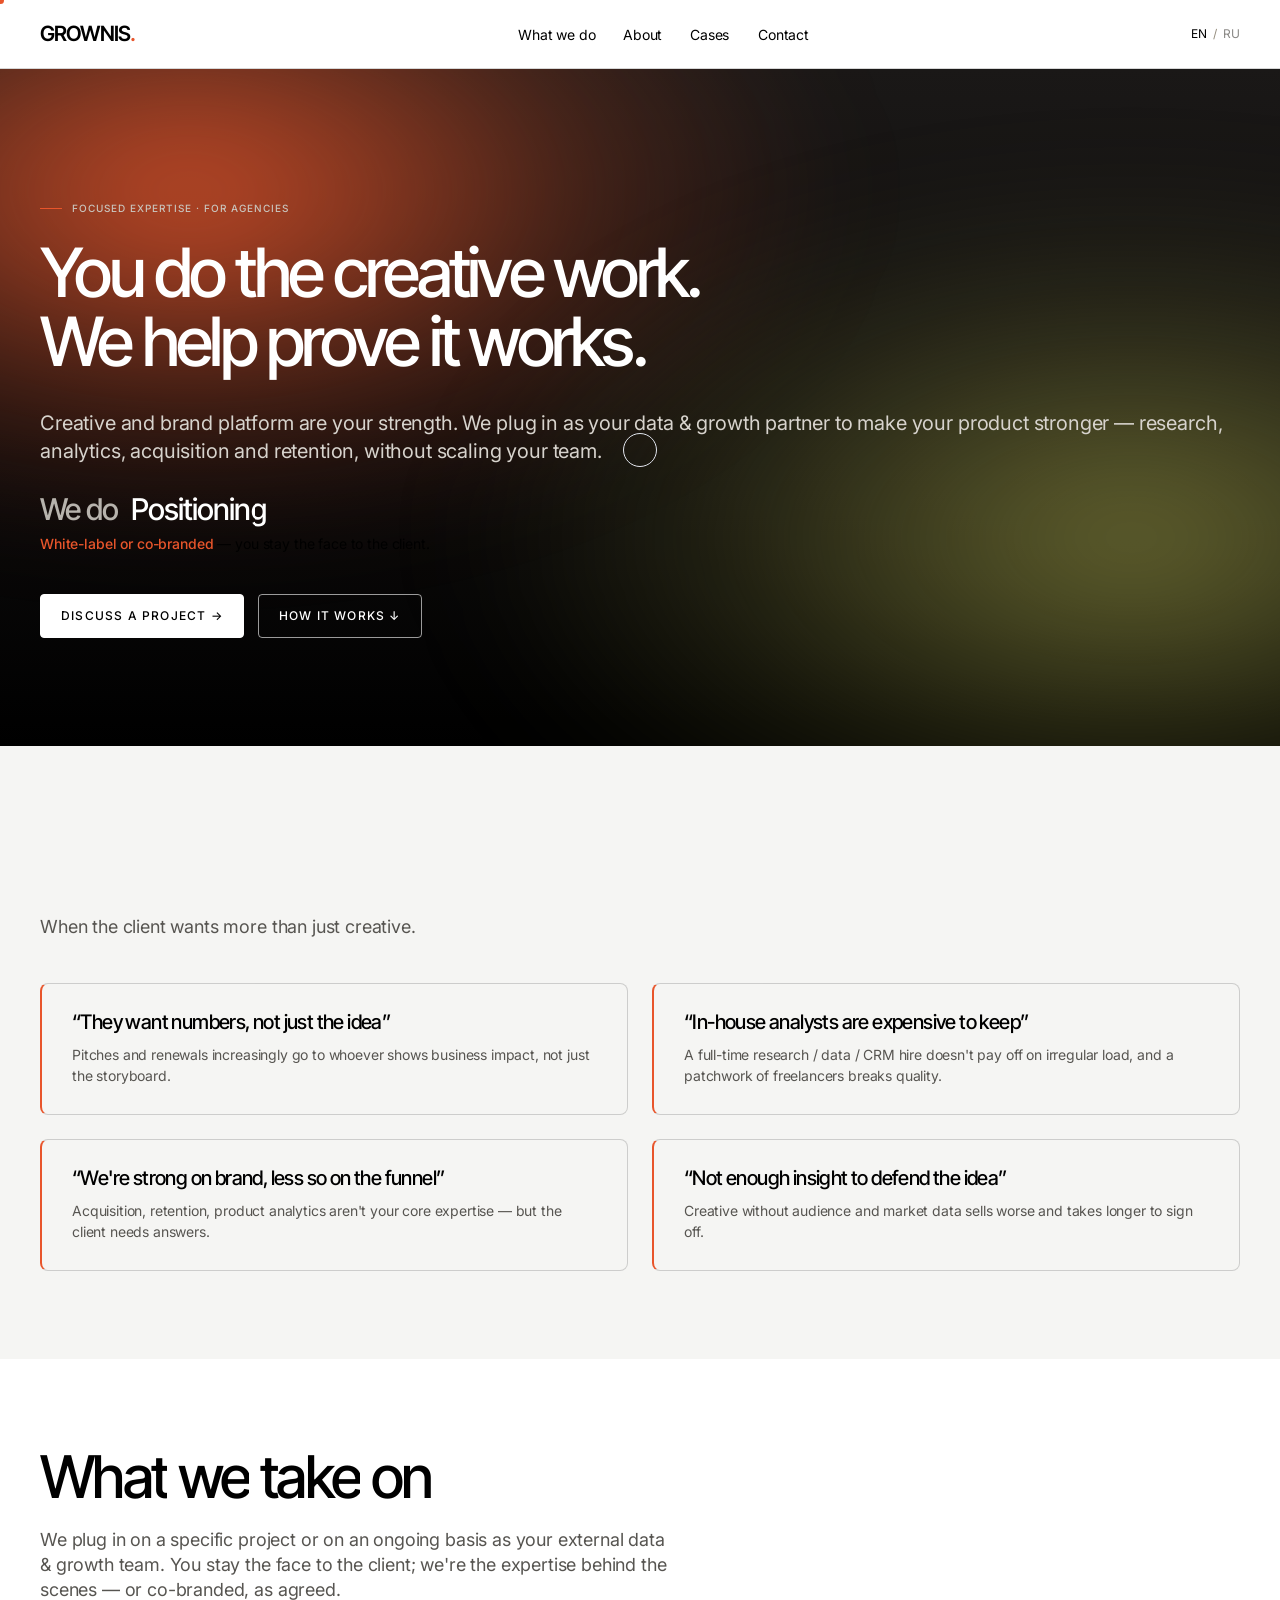
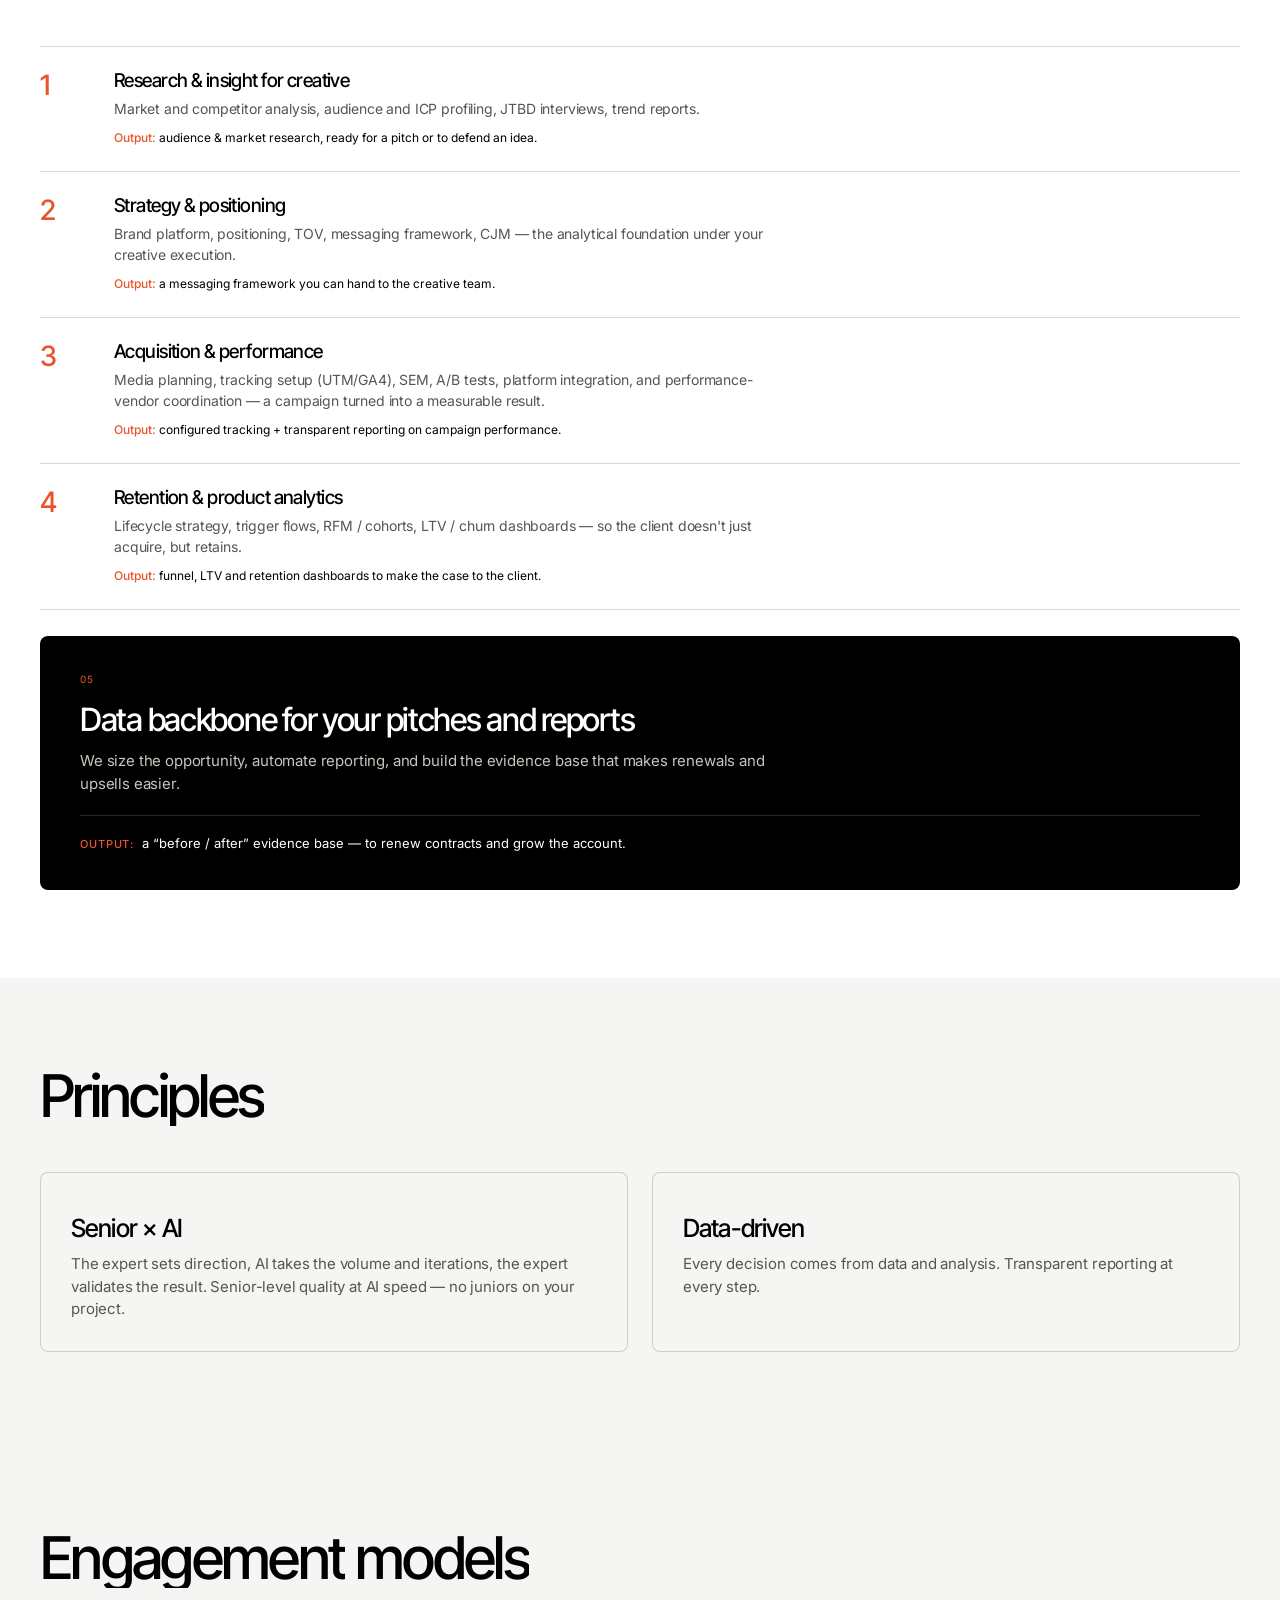
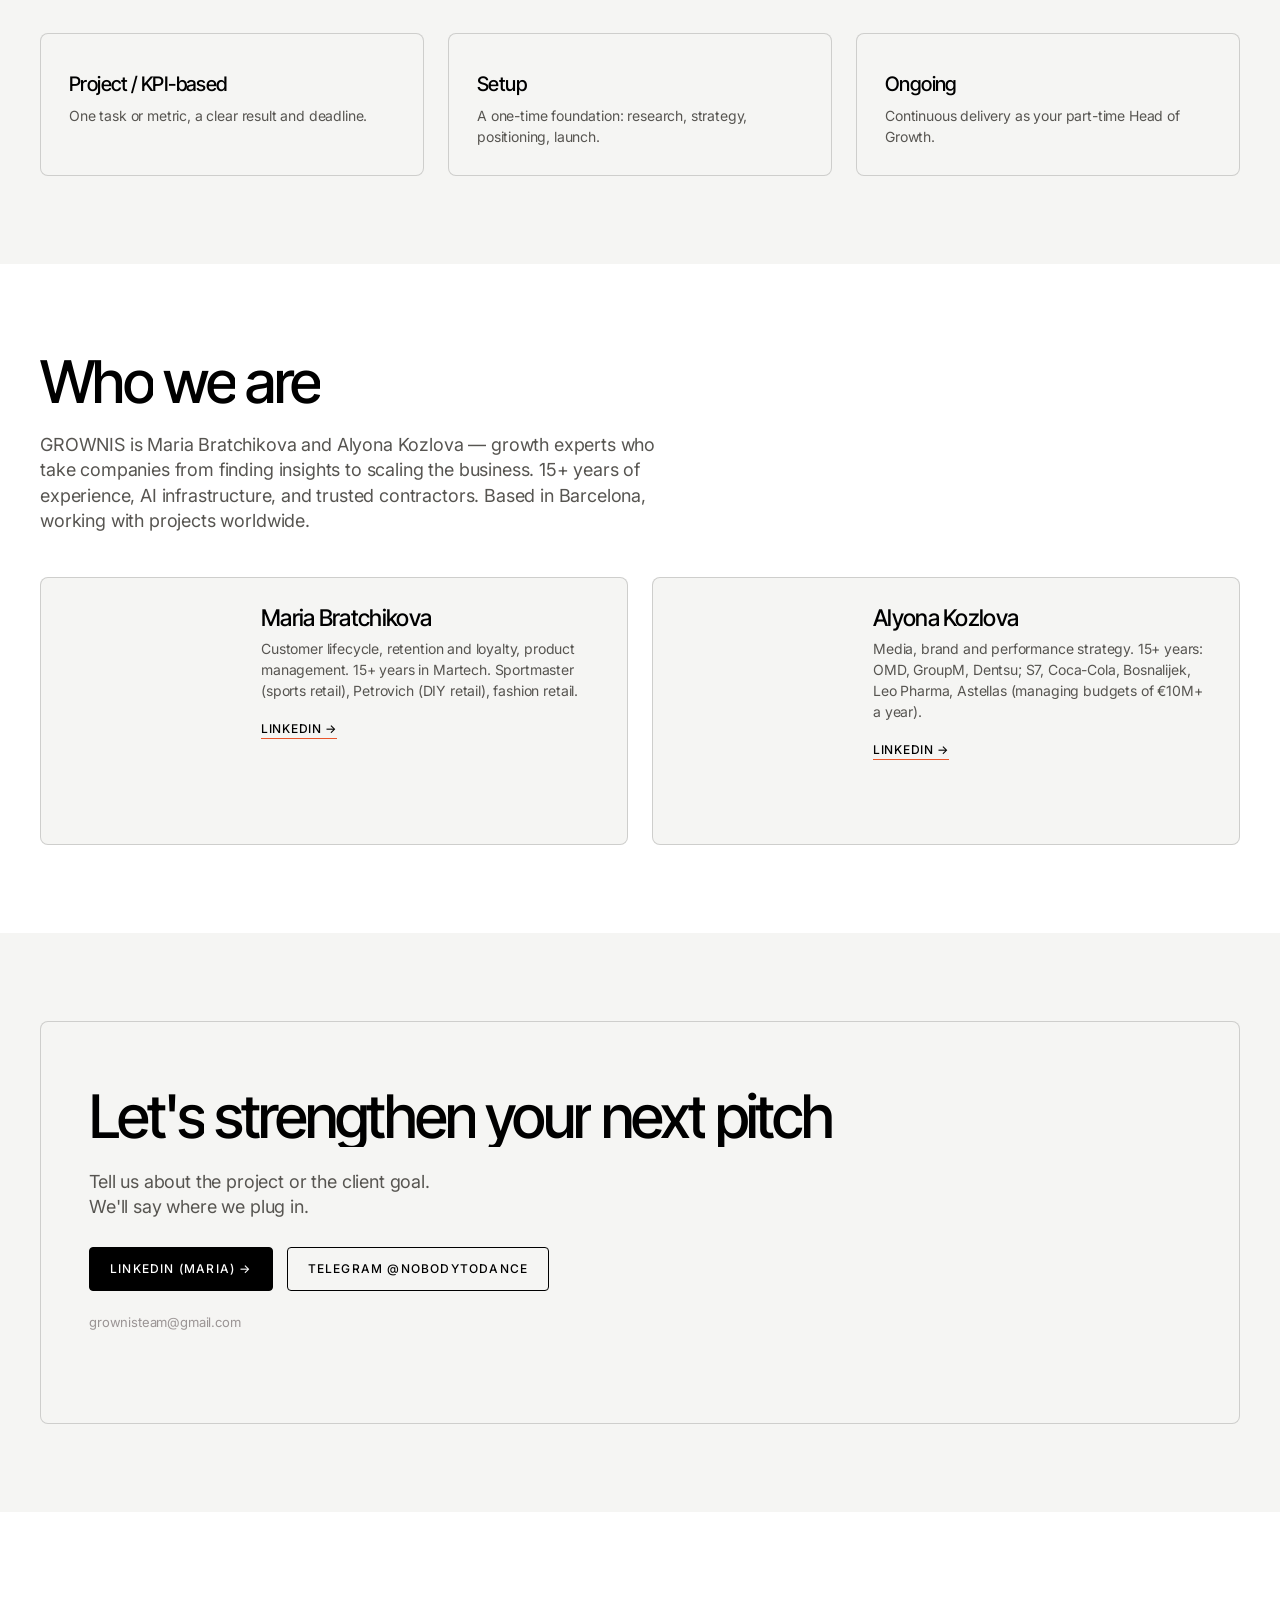
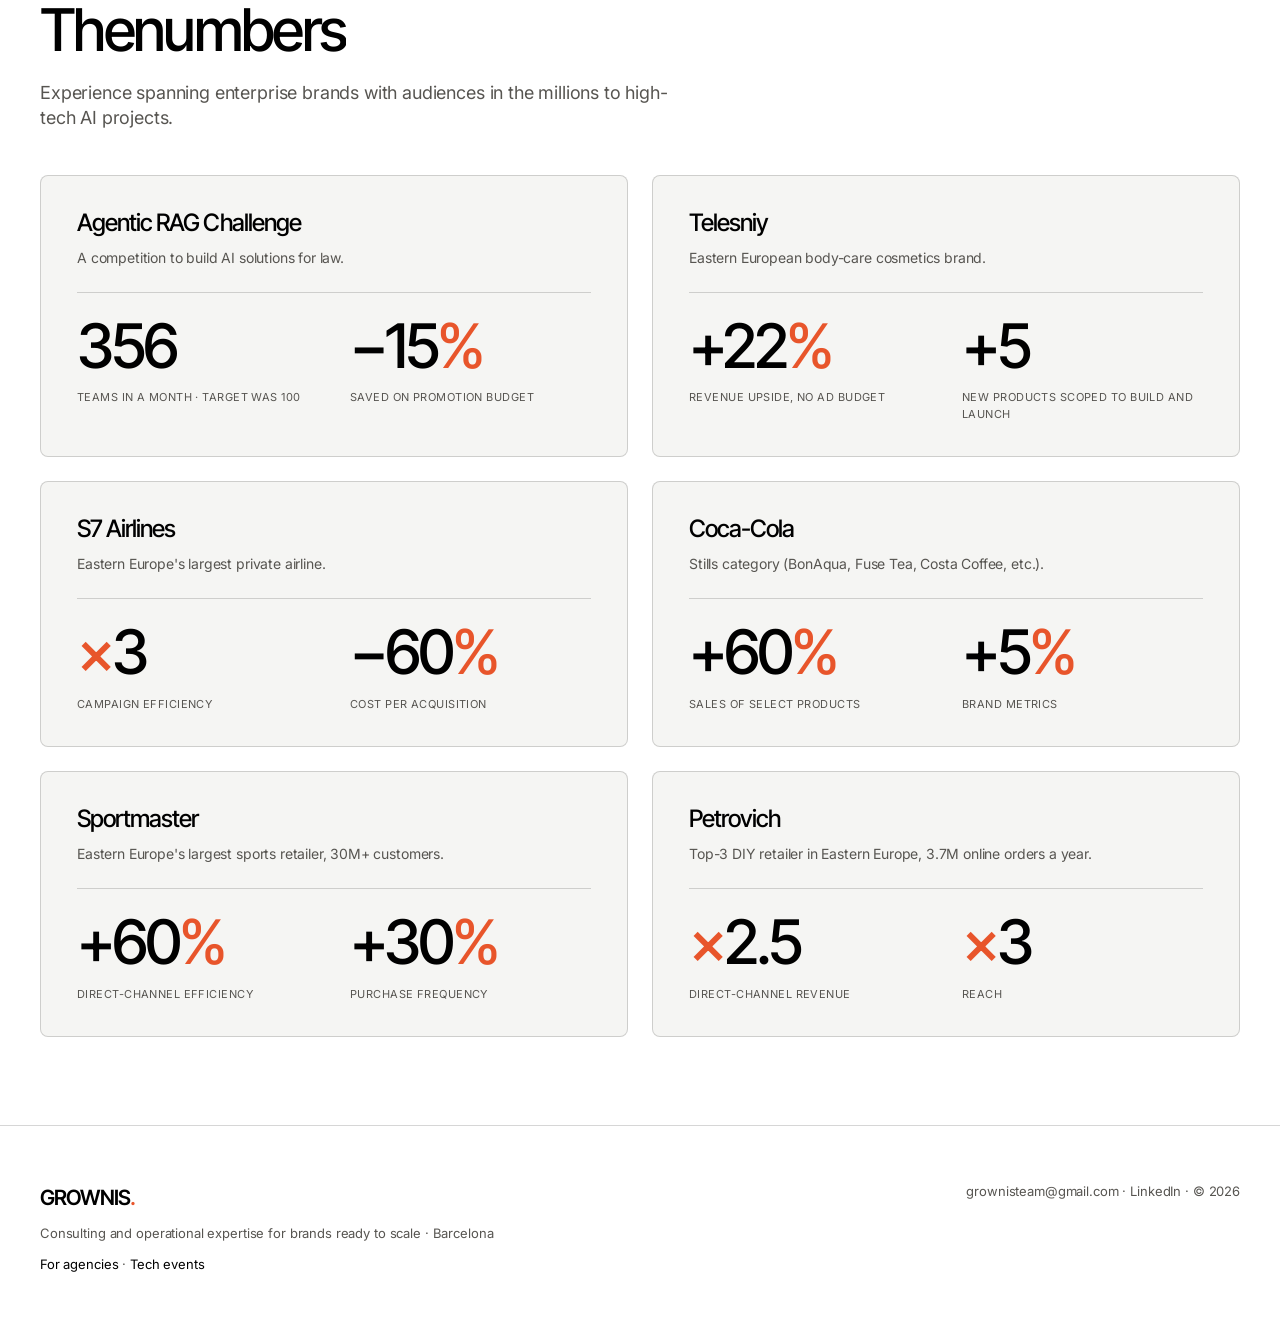
==== commit 17af8aa4: "Site v3.1 luxe: new style pass; remove Growth Score quiz pages Co-Authored-By: Claude Opus 5.5 <nore" ====
--- a/data-growth-agencies/index.html
+++ b/data-growth-agencies/index.html
@@ -311,41 +311,80 @@
 })();
 </script>
 <script>
-/* GROWNIS v3 motion: fade-up reveal + custom cursor */
+/* GROWNIS v3.1 motion: reveal + word-slide + rotator + clip-wipe + draw-line + magnetic + cursor */
 (function(){
-  var rm = window.matchMedia('(prefers-reduced-motion: reduce)').matches;
-  if(!rm && 'IntersectionObserver' in window){
-    var sel = '.hero .lede, .hero .hero-cta, .sec-head, .what-rows .row, .case, .member, .fcard, .principle, .exp-item, .metric-cards .mc, .svc, .pain, .quote-accent, .quote-band, .capstone, .facts, .steplist .row, .svc-flow .row, .svc-rows .row, .cta';
-    var els = [].slice.call(document.querySelectorAll(sel));
-    els.forEach(function(el){ el.classList.add('reveal'); });
-    void document.documentElement.offsetHeight; /* commit hidden state before revealing */
-    function show(el,d){ el.style.transitionDelay=(d||0)+'ms'; el.classList.add('in'); }
-    var io = new IntersectionObserver(function(entries){
-      entries.forEach(function(e){ if(e.isIntersecting){ show(e.target,0); io.unobserve(e.target); } });
-    }, {threshold:.14, rootMargin:'0px 0px -10% 0px'});
-    var vh = window.innerHeight||800, n=0;
-    els.forEach(function(el){
-      var top = el.getBoundingClientRect().top;
-      if(top < vh*0.9){ /* already in view: staggered intro on load */
-        (function(el,delay){ setTimeout(function(){ show(el,0); }, delay); })(el, 100 + (n++)*90);
-      } else { io.observe(el); }
+  var RM = window.matchMedia('(prefers-reduced-motion: reduce)').matches;
+  var FINE = window.matchMedia('(pointer:fine)').matches;
+  document.documentElement.classList.add('js');
+  function esc(s){return s.replace(/&/g,'&amp;').replace(/</g,'&lt;').replace(/>/g,'&gt;');}
+
+  /* hero rotator — смена ключевых слов */
+  (function(){
+    var lede=document.querySelector('.hero .lede'); if(!lede) return;
+    var ru=(document.documentElement.lang==='ru');
+    var stat=ru?'Делаем':'We do';
+    var words=ru?['Позиционирование','Привлечение','Удержание','SMM & PR']
+                :['Positioning','Lead generation','Retention','SMM & PR'];
+    var box=document.createElement('div'); box.className='hero-rotator';
+    box.innerHTML='<span class="rot-static"></span> <span class="rot-word"></span>';
+    box.querySelector('.rot-static').textContent=stat;
+    var w=box.querySelector('.rot-word'); w.textContent=words[0];
+    lede.insertAdjacentElement('afterend',box);
+    if(!RM){ var i=0; setInterval(function(){ w.classList.add('swap');
+      setTimeout(function(){ i=(i+1)%words.length; w.textContent=words[i]; w.classList.remove('swap'); },500);
+    },2600); }
+  })();
+
+  if(RM){ return; }
+
+  /* word-split для заголовков + What we do */
+  document.querySelectorAll('.sec-head h2, .cta h2, .what-rows .t').forEach(function(el){
+    var parts=el.textContent.trim().split(/\s+/);
+    el.innerHTML=parts.map(function(wd,i){return '<span class="w"><span style="transition-delay:'+(i*80)+'ms">'+esc(wd)+'</span></span>';}).join(' ');
+    el.classList.add('sw');
+  });
+
+  /* классы скрытия для reveal / clip */
+  var revSel='.hero h1, .hero .lede, .hero .hero-cta, .hero-rotator, .sec-head p, .what-rows .row > div, .case, .member, .fcard, .principle, .exp-item, .metric-cards .mc, .svc, .pain, .quote-accent, .quote-band, .capstone, .facts, .steplist .row, .svc-flow .row, .svc-rows .row, .cta .contact-lines';
+  [].forEach.call(document.querySelectorAll(revSel),function(el){el.classList.add('reveal');});
+  [].forEach.call(document.querySelectorAll('.member .ava'),function(el){el.classList.add('rvclip');});
+  void document.documentElement.offsetHeight;
+
+  function show(el,d){ if(d) el.style.transitionDelay=d+'ms'; el.classList.add('in'); }
+  var obsSel='.reveal, .sw, .rvclip';
+  var io=new IntersectionObserver(function(es){
+    es.forEach(function(e){ if(e.isIntersecting){ show(e.target,0); io.unobserve(e.target); } });
+  },{threshold:.14, rootMargin:'0px 0px -10% 0px'});
+  var vh=window.innerHeight||800, n=0;
+  [].forEach.call(document.querySelectorAll(obsSel),function(el){
+    var top=el.getBoundingClientRect().top;
+    if(top < vh*0.92){ (function(el,d){ setTimeout(function(){ show(el,0); }, d); })(el, 90+(n++)*70); }
+    else io.observe(el);
+  });
+
+  /* магнитные ссылки/кнопки */
+  if(FINE){
+    [].forEach.call(document.querySelectorAll('.topbar nav a, .cta .contact-lines a'),function(el){
+      el.classList.add('mag');
+      el.addEventListener('mousemove',function(e){var r=el.getBoundingClientRect();
+        el.style.transform='translate('+(e.clientX-(r.left+r.width/2))*0.25+'px,'+(e.clientY-(r.top+r.height/2))*0.35+'px)';});
+      el.addEventListener('mouseleave',function(){el.style.transform='';});
     });
   }
-  if(!rm && window.matchMedia('(pointer:fine)').matches){
+
+  /* кастомный курсор */
+  if(FINE){
     var dot=document.createElement('div'); dot.className='cur-dot';
     var ring=document.createElement('div'); ring.className='cur-ring';
     document.body.appendChild(dot); document.body.appendChild(ring);
     document.documentElement.classList.add('has-cursor');
     var mx=innerWidth/2,my=innerHeight/2,rx=mx,ry=my,vis=false;
-    addEventListener('mousemove',function(e){
-      mx=e.clientX; my=e.clientY;
+    addEventListener('mousemove',function(e){ mx=e.clientX;my=e.clientY;
       dot.style.transform='translate('+mx+'px,'+my+'px)';
-      if(!vis){vis=true;dot.style.opacity=1;ring.style.opacity=1;}
-    });
+      if(!vis){vis=true;dot.style.opacity=1;ring.style.opacity=1;} });
     addEventListener('mouseout',function(e){ if(!e.relatedTarget){dot.style.opacity=0;ring.style.opacity=0;vis=false;} });
     (function loop(){ rx+=(mx-rx)*.18; ry+=(my-ry)*.18; ring.style.transform='translate('+rx+'px,'+ry+'px)'; requestAnimationFrame(loop); })();
-    var hov='a,button,.btn,.case,.exp-item,.member,.fcard,.what-rows .row,summary';
-    document.querySelectorAll(hov).forEach(function(el){
+    [].forEach.call(document.querySelectorAll('a,button,.btn,.case,.exp-item,.member,.fcard,.what-rows .row,summary'),function(el){
       el.addEventListener('mouseenter',function(){ring.classList.add('big')});
       el.addEventListener('mouseleave',function(){ring.classList.remove('big')});
     });
--- a/grownis.css
+++ b/grownis.css
@@ -30,10 +30,11 @@
 
   /* — Scale / rhythm — */
   --maxw: 1280px;
-  --section-y: 72px;
+  --section-y: 88px;
   --gap: 24px;
   --radius: 8px;
   --radius-sm: 4px;
+  --ease: cubic-bezier(.22,.61,.36,1);
 }
 
 /* ===== BASE ===== */
@@ -492,9 +493,7 @@
 .case,.fcard,.member,.principle,.result,.pain,.svc,.metric-cards .mc{transition:transform .3s ease,border-color .3s ease,box-shadow .3s ease}
 .case:hover,.fcard:hover,.member:hover,.principle:hover,.result:hover,.pain:hover,.svc:hover,.metric-cards .mc:hover{transform:translateY(-3px);border-color:rgba(0,0,0,.32)}
 
-/* кнопки — стрелка чуть уезжает */
-.btn{transition:.2s,transform .2s ease}
-.btn:hover{transform:translateY(-1px)}
+/* кнопки — без движения на ховере (только цвет) */
 
 /* --- кастомный курсор (десктоп) --- */
 .has-cursor,.has-cursor a,.has-cursor button,.has-cursor .btn,.has-cursor summary{cursor:none}
@@ -504,9 +503,39 @@
   transition:width .22s ease,height .22s ease,margin .22s ease}
 .cur-ring.big{width:58px;height:58px;margin:-29px 0 0 -29px}
 
+/* ============================================================
+   LUXE PASS v3.1  ·  no numbers · word-slide · rotator · clip-wipe · draw-line · magnetic
+   ============================================================ */
+
+/* убрать нумерацию в блоках Engagement / Focused expertise / Principles */
+.fcard .n,.principle .k,.exp-item .k{display:none}
+.exp-item{grid-template-columns:300px 1fr auto}
+@media(max-width:760px){.exp-item{grid-template-columns:1fr}}
+
+/* word slide-up (стиль Флаковой) */
+.js .sw .w{display:inline-block;overflow:hidden;vertical-align:top;line-height:1.02}
+.js .sw .w>span{display:inline-block;transform:translateY(112%);transition:transform .9s var(--ease)}
+.js .sw.in .w>span{transform:none}
+
+/* hero rotator — смена ключевых слов */
+.hero-rotator{margin-top:26px;font-family:var(--font-display);font-weight:500;font-size:clamp(20px,2.4vw,30px);letter-spacing:-.03em;line-height:1.2;color:#fff;display:flex;gap:.4em;align-items:baseline;flex-wrap:wrap}
+.hero-rotator .rot-static{color:#B7B3AD}
+.hero-rotator .rot-word{display:inline-block;color:#fff;transition:transform .5s var(--ease),opacity .5s}
+.hero-rotator .rot-word.swap{transform:translateY(-65%);opacity:0}
+
+/* clip-wipe для фото команды */
+.js .rvclip{opacity:0;clip-path:inset(100% 0 0 0);transition:opacity .7s,clip-path 1.4s var(--ease)}
+.js .rvclip.in{opacity:1;clip-path:inset(0 0 0 0)}
+
+/* магнитные элементы */
+.mag{will-change:transform;transition:transform .25s var(--ease)}
+
 /* --- reduced-motion: всё выключаем --- */
 @media (prefers-reduced-motion: reduce){
   .hero::before,.hero::after{animation:none}
   .reveal{opacity:1;transform:none;transition:none}
   .case:hover,.fcard:hover,.member:hover,.principle:hover,.result:hover,.pain:hover,.svc:hover,.metric-cards .mc:hover,.btn:hover{transform:none}
+  .js .sw .w>span{transform:none}
+  .js .rvclip{opacity:1;clip-path:none}
+  .hero-rotator .rot-word{transition:none}
 }
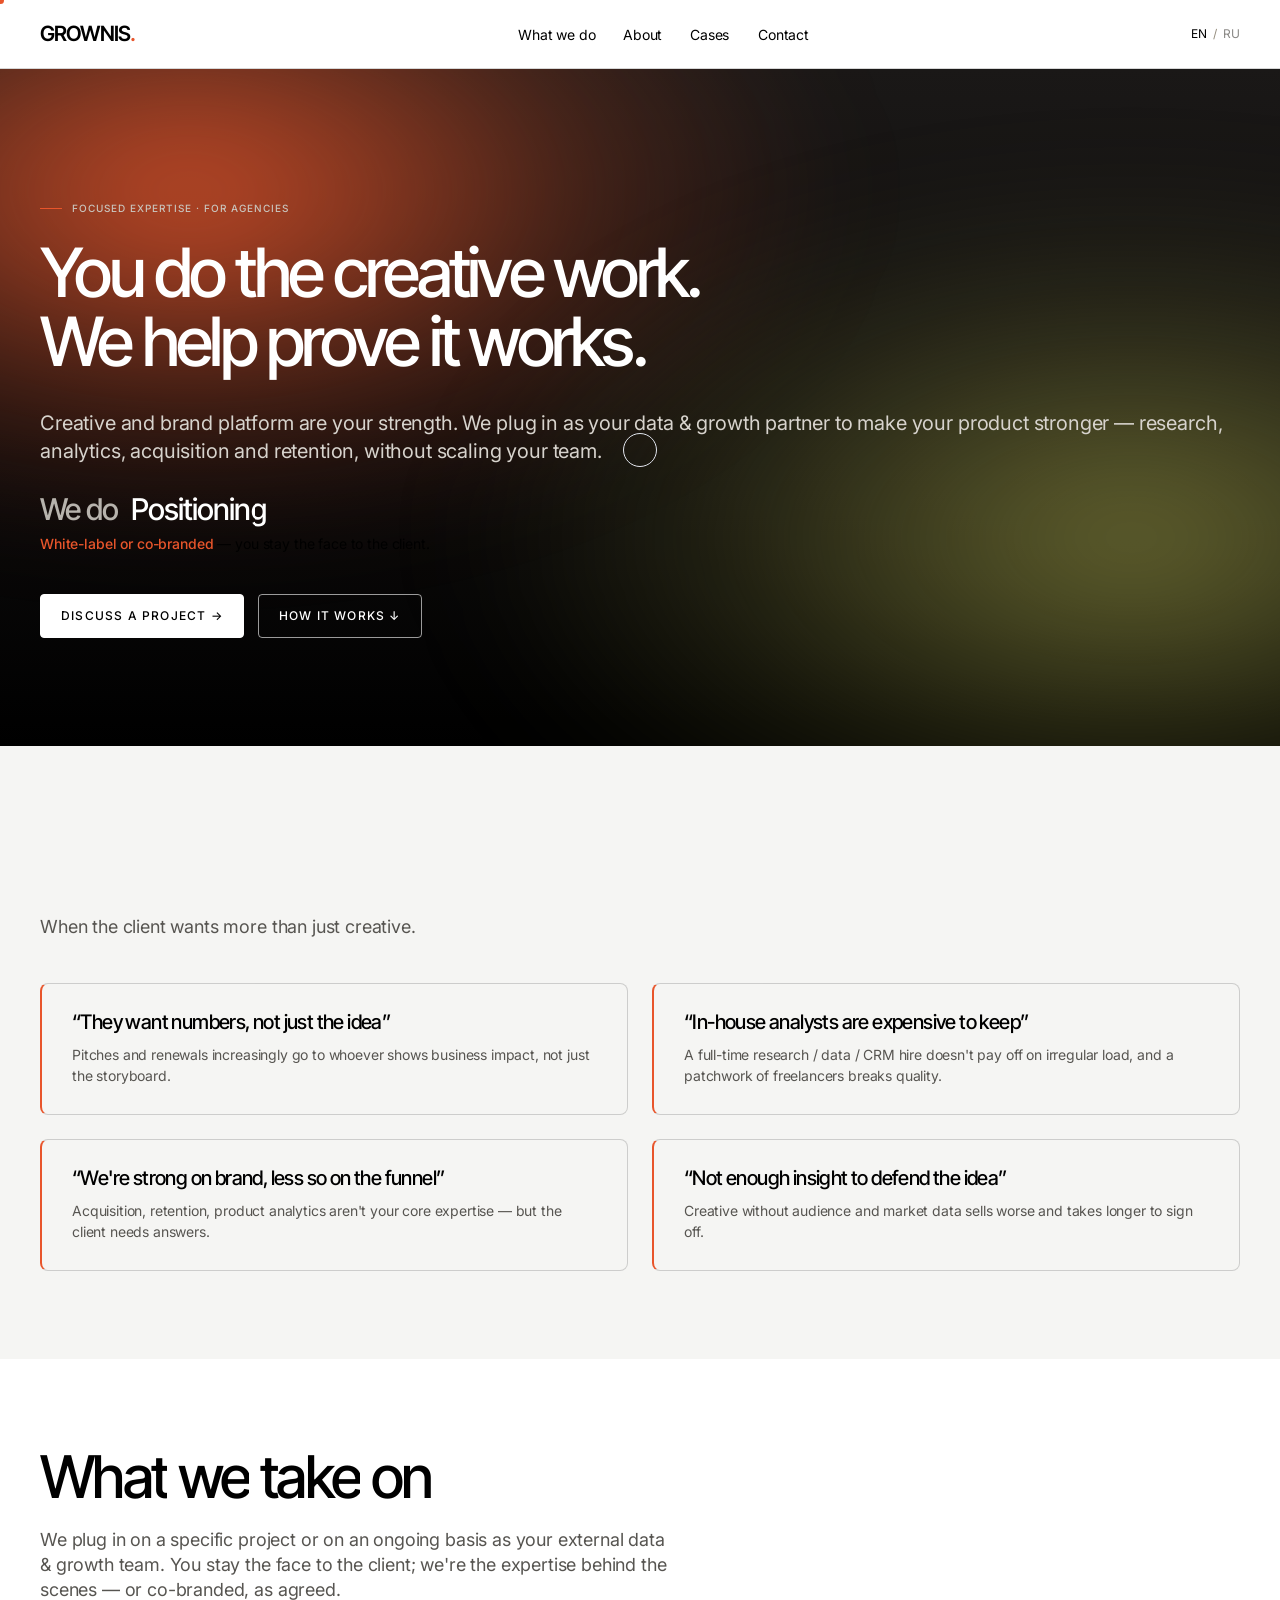
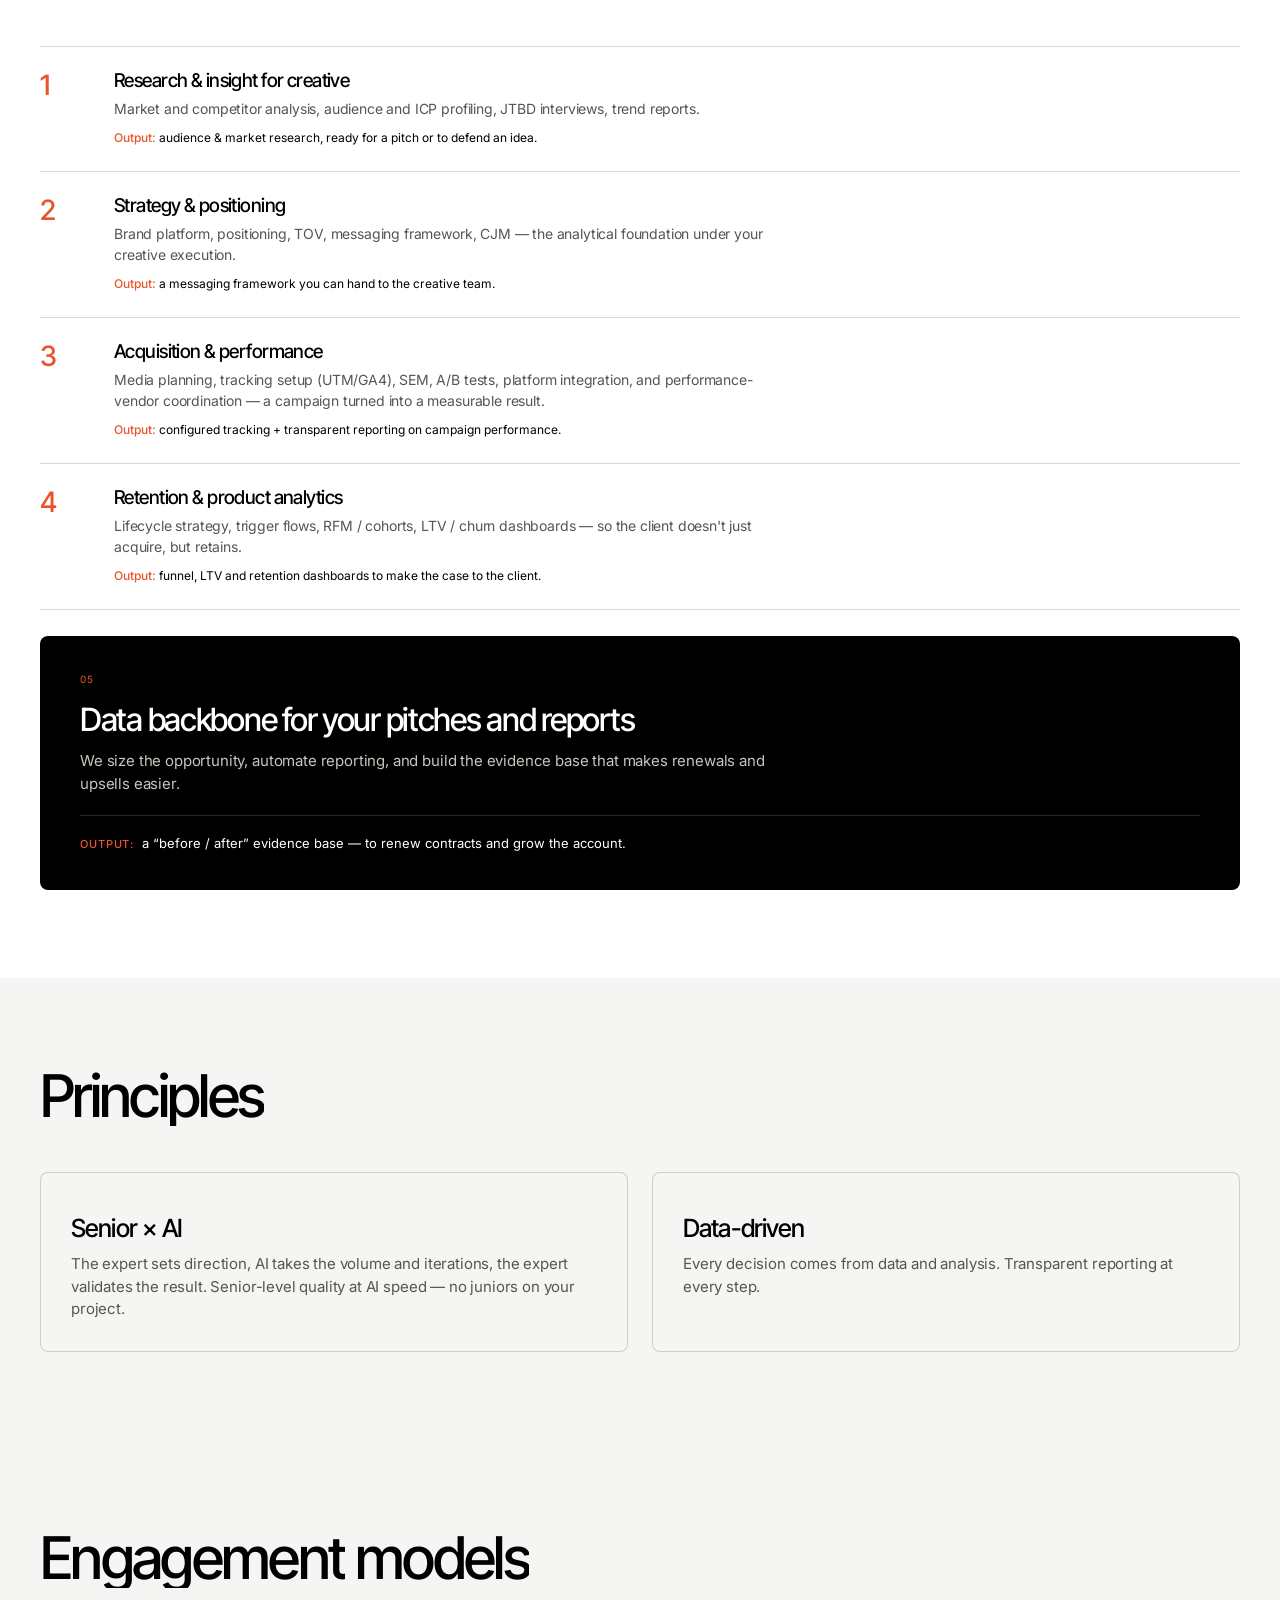
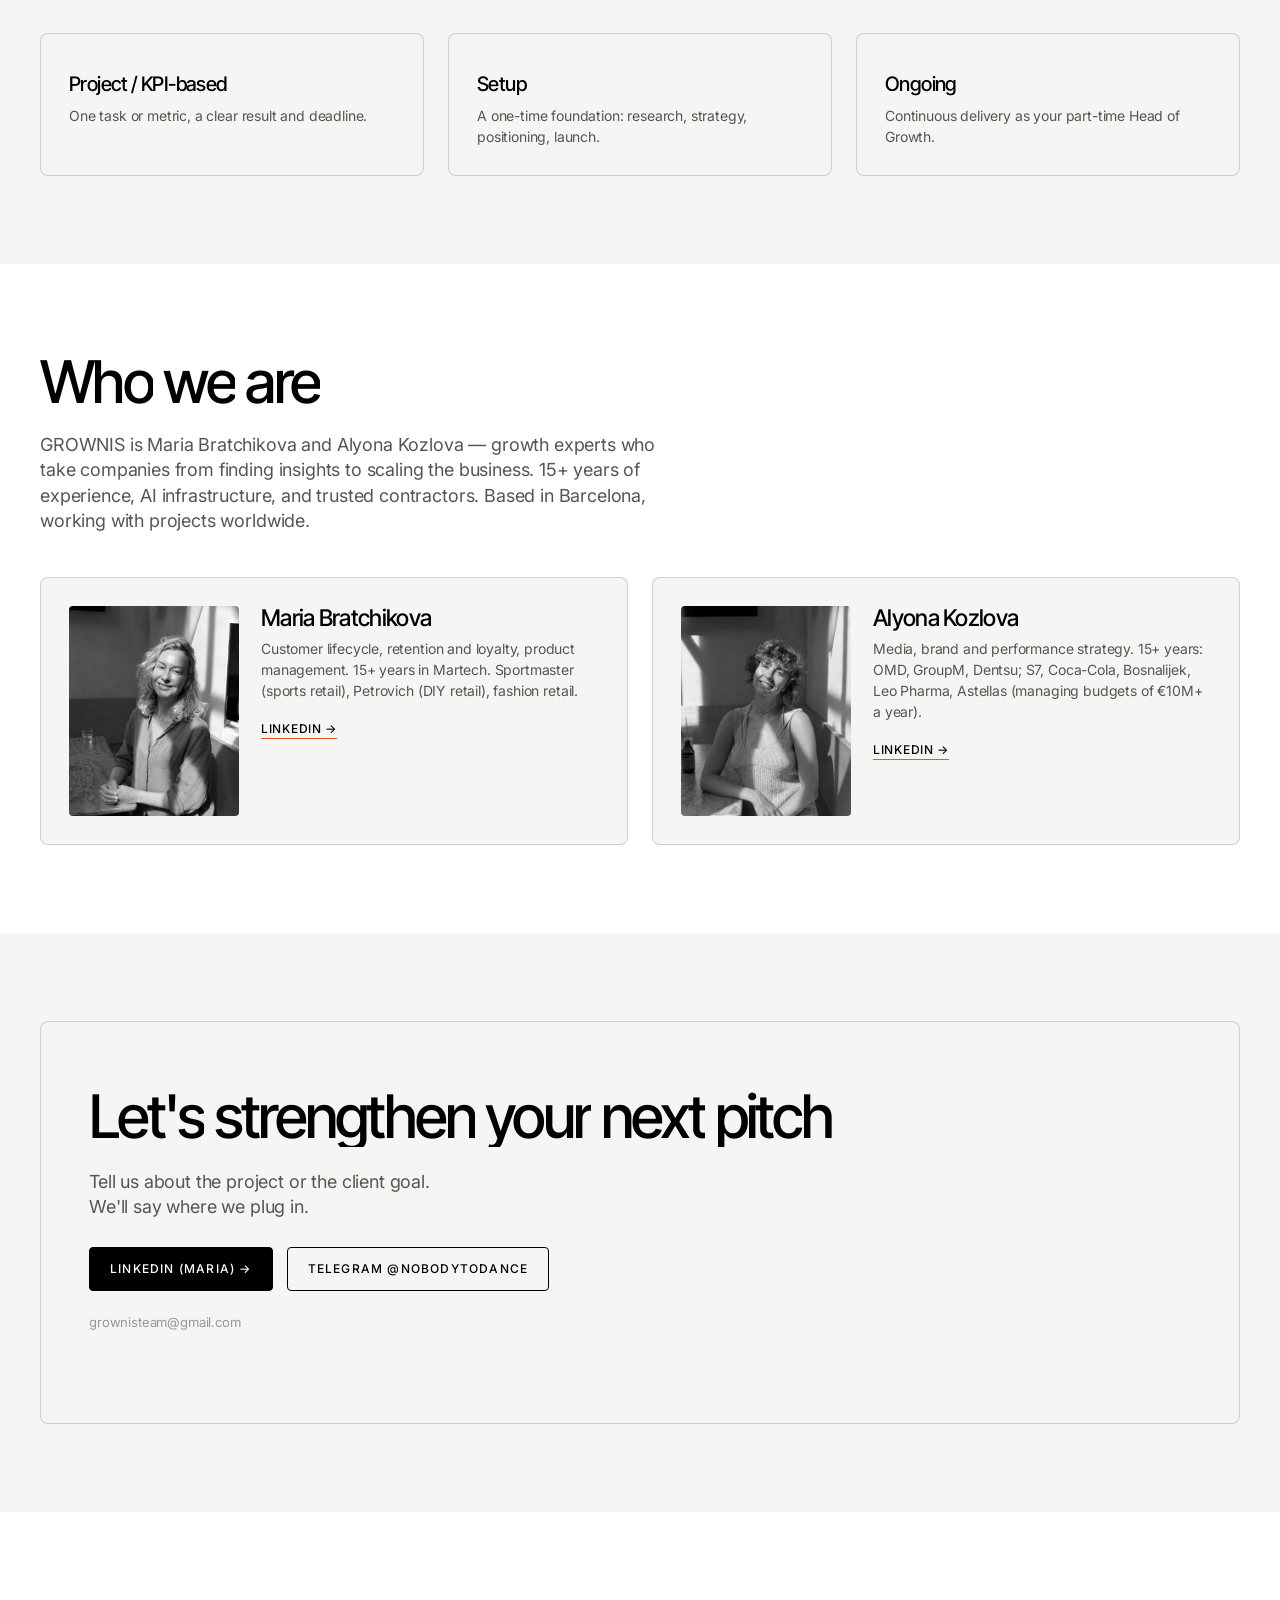
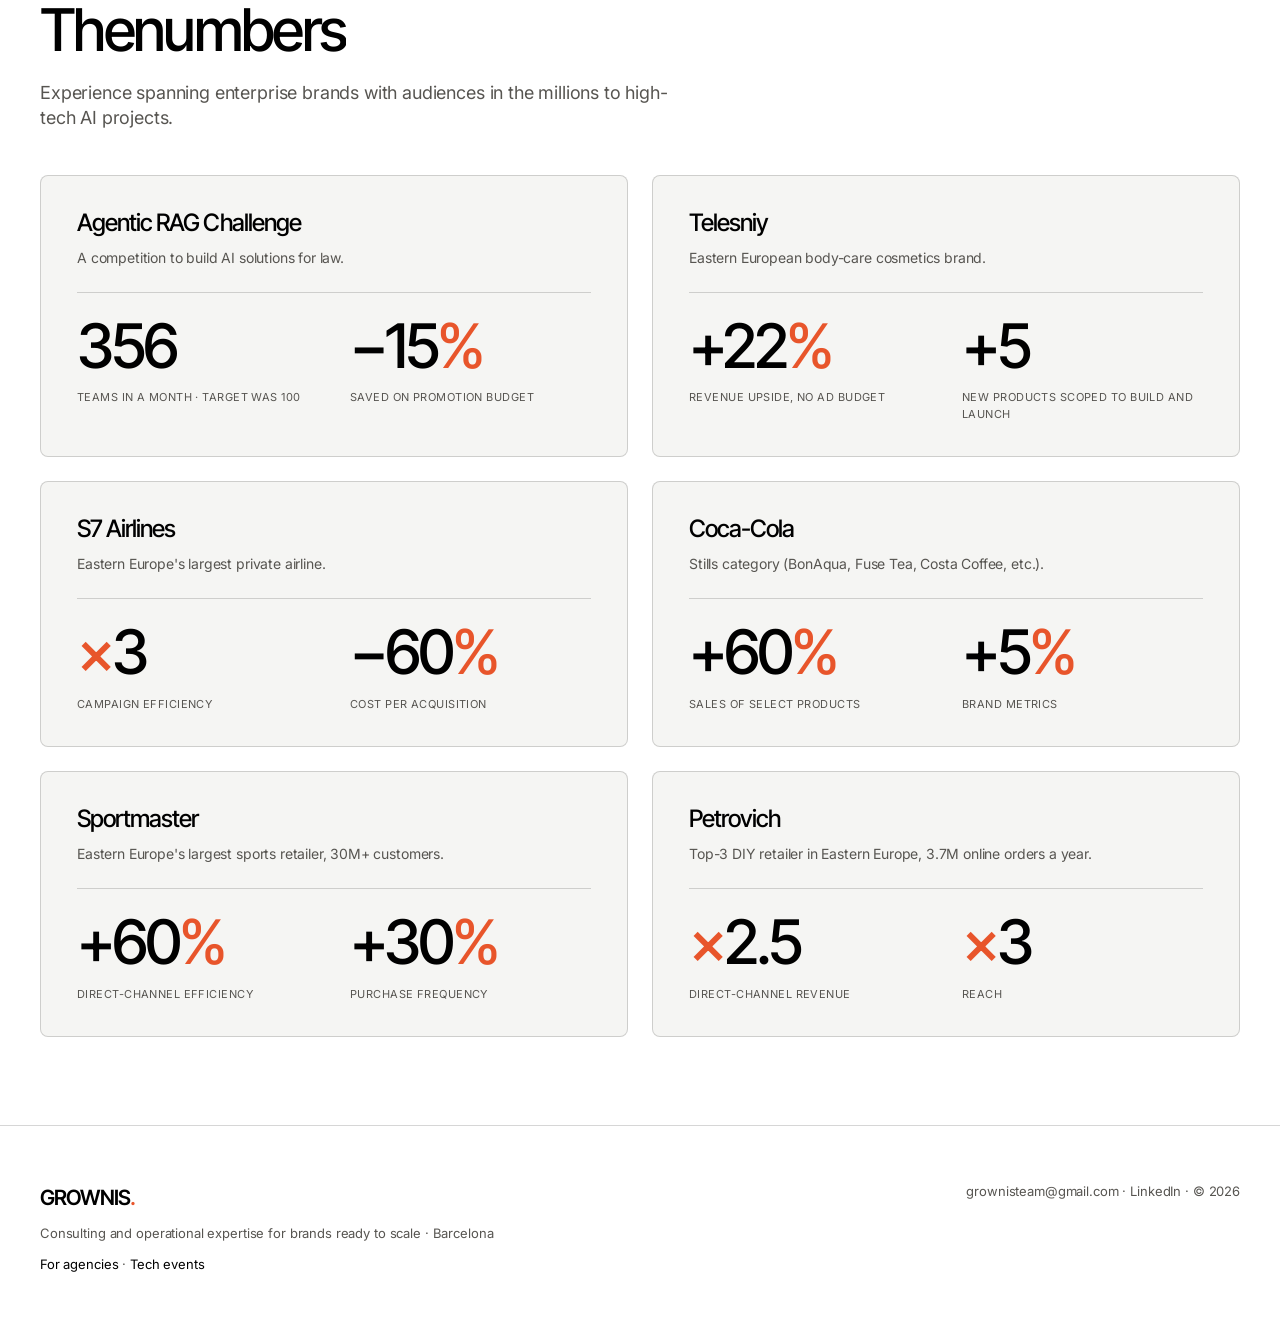
==== commit e0588643: "Design update (Oct 6) Co-Authored-By: Claude Opus 5.5 <noreply@anthropic.com> Claude-Session: https:" ====
--- a/data-growth-agencies/index.html
+++ b/data-growth-agencies/index.html
@@ -347,11 +347,10 @@
   /* классы скрытия для reveal / clip */
   var revSel='.hero h1, .hero .lede, .hero .hero-cta, .hero-rotator, .sec-head p, .what-rows .row > div, .case, .member, .fcard, .principle, .exp-item, .metric-cards .mc, .svc, .pain, .quote-accent, .quote-band, .capstone, .facts, .steplist .row, .svc-flow .row, .svc-rows .row, .cta .contact-lines';
   [].forEach.call(document.querySelectorAll(revSel),function(el){el.classList.add('reveal');});
-  [].forEach.call(document.querySelectorAll('.member .ava'),function(el){el.classList.add('rvclip');});
   void document.documentElement.offsetHeight;
 
   function show(el,d){ if(d) el.style.transitionDelay=d+'ms'; el.classList.add('in'); }
-  var obsSel='.reveal, .sw, .rvclip';
+  var obsSel='.reveal, .sw';
   var io=new IntersectionObserver(function(es){
     es.forEach(function(e){ if(e.isIntersecting){ show(e.target,0); io.unobserve(e.target); } });
   },{threshold:.14, rootMargin:'0px 0px -10% 0px'});
--- a/grownis.css
+++ b/grownis.css
@@ -403,13 +403,6 @@
 .faq-more .faq-inner>details{border-bottom:1px solid var(--line)}
 .faq-more .faq-inner>details:last-child{border-bottom:none}
 
-/* ===== GROWTH SCORE band (не используется) ===== */
-.gs-band{background:var(--paper-card);border:1px solid var(--line);border-radius:var(--radius);padding:40px;display:flex;justify-content:space-between;align-items:center;gap:28px;flex-wrap:wrap}
-.gs-copy{flex:1;min-width:260px}
-.gs-eyebrow{font-family:var(--font-body);font-size:10px;letter-spacing:.1em;text-transform:uppercase;color:var(--accent);margin-bottom:12px}
-.gs-band h2{font-size:clamp(26px,3.4vw,36px);letter-spacing:-.04em;margin-bottom:12px}
-.gs-band p{font-size:15px;color:var(--slate);max-width:520px}
-
 /* ===== CONTACT / CTA ===== */
 .cta{background:var(--paper-card);color:var(--ink);border:1px solid var(--line);border-radius:var(--radius);padding:64px 48px;text-align:left}
 .cta h2{color:var(--ink);font-size:clamp(32px,5vw,60px);letter-spacing:-.05em}
@@ -523,10 +516,6 @@
 .hero-rotator .rot-word{display:inline-block;color:#fff;transition:transform .5s var(--ease),opacity .5s}
 .hero-rotator .rot-word.swap{transform:translateY(-65%);opacity:0}
 
-/* clip-wipe для фото команды */
-.js .rvclip{opacity:0;clip-path:inset(100% 0 0 0);transition:opacity .7s,clip-path 1.4s var(--ease)}
-.js .rvclip.in{opacity:1;clip-path:inset(0 0 0 0)}
-
 /* магнитные элементы */
 .mag{will-change:transform;transition:transform .25s var(--ease)}
 
@@ -536,6 +525,5 @@
   .reveal{opacity:1;transform:none;transition:none}
   .case:hover,.fcard:hover,.member:hover,.principle:hover,.result:hover,.pain:hover,.svc:hover,.metric-cards .mc:hover,.btn:hover{transform:none}
   .js .sw .w>span{transform:none}
-  .js .rvclip{opacity:1;clip-path:none}
   .hero-rotator .rot-word{transition:none}
 }
